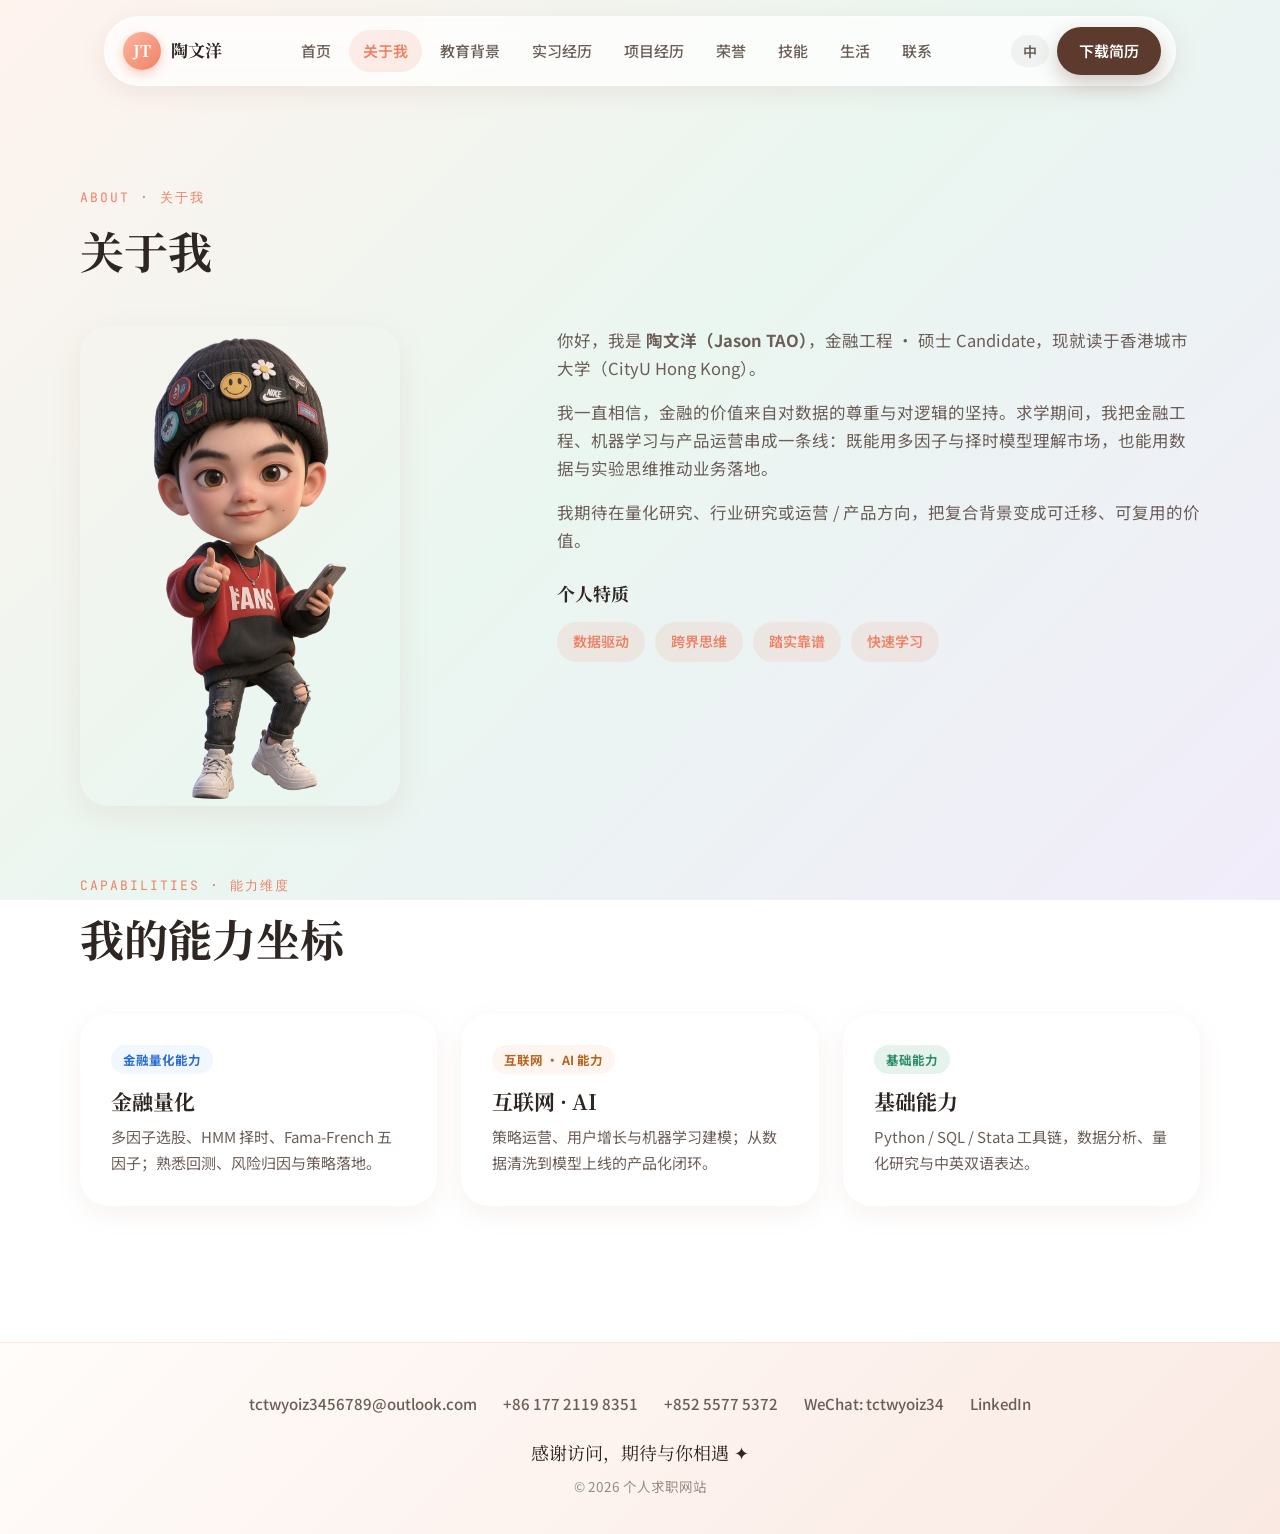
==== about.html @ 31d135bd "Add files via upload" ====
<!DOCTYPE html>
<html lang="zh">
<head>
  <meta charset="UTF-8" />
  <meta name="viewport" content="width=device-width, initial-scale=1.0" />
  <title>关于我 · 陶文洋 | 金融工程 × 数据智能</title>
  <meta name="description" content="陶文洋（Jason TAO），金融工程硕士 Candidate，复合背景与能力维度介绍。" />
  <link rel="icon" href="favicon.svg" type="image/svg+xml" />
  <link rel="preconnect" href="https://fonts.googleapis.com" />
  <link rel="preconnect" href="https://fonts.gstatic.com" crossorigin />
  <link href="https://fonts.googleapis.com/css2?family=Noto+Serif+SC:wght@500;700;900&family=Noto+Sans+SC:wght@400;500;700&family=JetBrains+Mono:wght@500;700&display=swap" rel="stylesheet" />
  <link rel="stylesheet" href="css/style.css" />
</head>
<body>

  <!-- ===== 导航 ===== -->
  <header class="nav">
    <div class="nav-inner">
      <a class="brand" href="index.html">
        <span class="brand-mark">JT</span>
        <span class="brand-name">陶文洋<span class="en">Jason Tao</span></span>
      </a>
      <nav class="nav-links" id="navLinks">
        <a href="index.html" class="nav-link">首页<span class="en">Home</span></a>
        <a href="about.html" class="nav-link active">关于我<span class="en">About</span></a>
        <a href="education.html" class="nav-link">教育背景<span class="en">Education</span></a>
        <a href="experience.html" class="nav-link">实习经历<span class="en">Experience</span></a>
        <a href="projects.html" class="nav-link">项目经历<span class="en">Projects</span></a>
        <a href="honors.html" class="nav-link">荣誉<span class="en">Honors</span></a>
        <a href="skills.html" class="nav-link">技能<span class="en">Skills</span></a>
        <a href="life.html" class="nav-link">生活<span class="en">Life</span></a>
        <a href="contact.html" class="nav-link">联系<span class="en">Contact</span></a>
      </nav>
      <div class="nav-actions">
        <button class="lang-toggle" id="langToggle" aria-pressed="false"><span class="zh">中</span><span class="en">EN</span></button>
        <a class="btn btn-cocoa" href="contact.html">下载简历<span class="en">CV</span></a>
        <button class="nav-burger" id="navBurger" aria-label="菜单">☰</button>
      </div>
    </div>
  </header>

  <main class="container section">
    <div class="section-head">
      <span class="eyebrow">About · 关于我</span>
      <h2 class="section-title">关于我</h2>
    </div>

    <div class="about-grid">
      <div class="about-portrait">
        <img src="assets/avatar/avatar.png" alt="陶文洋形象照" />
      </div>
      <div class="about-bio">
        <p>你好，我是 <strong>陶文洋（Jason TAO）</strong>，金融工程 · 硕士 Candidate，现就读于香港城市大学（CityU Hong Kong）。</p>
        <p>我一直相信，金融的价值来自对数据的尊重与对逻辑的坚持。求学期间，我把金融工程、机器学习与产品运营串成一条线：既能用多因子与择时模型理解市场，也能用数据与实验思维推动业务落地。</p>
        <p>我期待在量化研究、行业研究或运营 / 产品方向，把复合背景变成可迁移、可复用的价值。</p>
        <h3 style="margin-top:28px;font-size:18px;">个人特质</h3>
        <div class="about-traits">
          <span class="trait">数据驱动</span>
          <span class="trait">跨界思维</span>
          <span class="trait">踏实靠谱</span>
          <span class="trait">快速学习</span>
        </div>
      </div>
    </div>

    <!-- 三维能力卡 -->
    <div class="section-head" style="margin-top:64px;">
      <span class="eyebrow">Capabilities · 能力维度</span>
      <h2 class="section-title">我的能力坐标</h2>
    </div>
    <div class="grid-3">
      <div class="card">
        <span class="tag tag-blue">金融量化能力</span>
        <h3>金融量化</h3>
        <p class="muted">多因子选股、HMM 择时、Fama-French 五因子；熟悉回测、风险归因与策略落地。</p>
      </div>
      <div class="card">
        <span class="tag tag-brown">互联网 · AI 能力</span>
        <h3>互联网 · AI</h3>
        <p class="muted">策略运营、用户增长与机器学习建模；从数据清洗到模型上线的产品化闭环。</p>
      </div>
      <div class="card">
        <span class="tag tag-mint">基础能力</span>
        <h3>基础能力</h3>
        <p class="muted">Python / SQL / Stata 工具链，数据分析、量化研究与中英双语表达。</p>
      </div>
    </div>
  </main>

  <!-- ===== 页脚 ===== -->
  <footer class="footer">
    <div class="footer-inner">
      <div class="footer-contact">
        <a href="mailto:tctwyoiz3456789@outlook.com">tctwyoiz3456789@outlook.com</a>
        <a href="tel:+8617721198351">+86 177 2119 8351</a>
        <a href="tel:+85255775372">+852 5577 5372</a>
        <span>WeChat: tctwyoiz34</span>
        <a href="https://www.linkedin.com/in/wenyang-tao-t55775372" target="_blank" rel="noopener">LinkedIn</a>
      </div>
      <p class="footer-sign">感谢访问，期待与你相遇 ✦</p>
      <p class="footer-copy">© 2026 个人求职网站</p>
    </div>
  </footer>

  <script src="js/main.js"></script>
</body>
</html>
---- css/style.css ----
/* =============================================================
   陶文洋 · 个人求职网站 — 共享样式表 (style.css)
   设计语言：轻熟 Z 世代 / 柔和粉彩 (蜜桃 → 薄荷 → 淡紫)
   修改指南：所有可调整的“设计变量”都集中在下方的 :root 里，
   改颜色 / 字体 / 圆角 / 阴影，只需动这一处，全站即时生效。
   ============================================================= */

:root {
  /* ---------- 配色 (Color) ---------- */
  --peach:        #FFD9C9;   /* 蜜桃 */
  --mint:         #D9F0E6;   /* 薄荷 */
  --lavender:     #E6E0F5;   /* 淡紫 */
  --coral:        #EE8266;   /* 主强调色 · 珊瑚 */
  --coral-light:  #FFB59E;   /* 珊瑚浅色 */
  --cocoa:        #5C3A2E;   /* 暖可可 · 主行动按钮 */
  --cocoa-soft:   #7A5246;
  --ink:          #2E2622;   /* 主文字 · 暖近黑 */
  --ink-soft:     #6B5E57;   /* 次要文字 */
  --ink-faint:    #9A8B82;   /* 占位 / 辅助 */
  --white:        #FFFFFF;
  --card-blue:    #F0F7FF;   /* 金融量化能力卡背景 */
  --tag-blue:     #2B6BD6;   /* 金融量化标签 */
  --card-peach:   #FFF5F0;   /* 互联网·AI 能力卡背景 */
  --tag-brown:    #B5651D;   /* 互联网·AI 标签 · 暖棕 */

  /* 背景渐变 (全站柔和粉彩) */
  --bg-gradient: linear-gradient(135deg, #FFF3EE 0%, #EAF6F0 48%, #F1ECFA 100%);
  --footer-gradient: linear-gradient(135deg, #FFFCFA 0%, #FAE9E3 100%);
  --hero-blob:  radial-gradient(circle at 30% 30%, #FFE3D6 0%, #FFD0C0 40%, #E9DBF6 100%);

  /* ---------- 字体 (Typography) ---------- */
  --font-display: "Noto Serif SC", "Songti SC", "SimSun", serif;
  --font-body:    "Noto Sans SC", "Inter", system-ui, -apple-system, "PingFang SC", sans-serif;
  --font-mono:    "JetBrains Mono", "SFMono-Regular", Consolas, monospace;

  /* ---------- 圆角 (Radius) ---------- */
  --r-sm: 12px;
  --r:    20px;
  --r-lg: 28px;
  --r-pill: 999px;

  /* ---------- 阴影 (Shadow) ---------- */
  --sh-soft: 0 10px 30px rgba(180, 130, 110, 0.12);
  --sh-card: 0 8px 24px rgba(180, 130, 110, 0.10);
  --sh-nav:  0 6px 24px rgba(180, 130, 110, 0.14);
  --sh-cocoa: 0 8px 20px rgba(92, 58, 46, 0.28);

  /* ---------- 布局 (Layout) ---------- */
  --maxw: 1120px;
  --gap: 24px;
  --section-y: 96px;
}

/* =============================================================
   Base / Reset
   ============================================================= */
*, *::before, *::after { box-sizing: border-box; }
html { scroll-behavior: smooth; }
body {
  margin: 0;
  font-family: var(--font-body);
  color: var(--ink);
  background: var(--bg-gradient);
  background-attachment: fixed;
  line-height: 1.7;
  -webkit-font-smoothing: antialiased;
  text-rendering: optimizeLegibility;
}
img { max-width: 100%; display: block; }
a { color: inherit; text-decoration: none; }
h1, h2, h3, h4 { font-family: var(--font-display); font-weight: 700; line-height: 1.25; margin: 0; color: var(--ink); }
p { margin: 0; }
button { font-family: inherit; cursor: pointer; border: none; background: none; }

/* 双语切换：默认显示中文，英文隐藏 */
.zh { display: inline; }
.en { display: none; }
html[lang="en"] .zh { display: none; }
html[lang="en"] .en { display: inline; }

.container { max-width: var(--maxw); margin: 0 auto; padding: 0 24px; }

/* =============================================================
   导航 (Navigation) — 毛玻璃胶囊
   ============================================================= */
.nav {
  position: sticky; top: 16px; z-index: 100;
  margin: 16px auto 0; max-width: var(--maxw);
  padding: 0 24px;
}
.nav-inner {
  display: flex; align-items: center; justify-content: space-between;
  gap: 16px;
  background: rgba(255, 255, 255, 0.75);
  backdrop-filter: blur(14px);
  -webkit-backdrop-filter: blur(14px);
  border: 1px solid rgba(255, 255, 255, 0.6);
  border-radius: var(--r-pill);
  box-shadow: var(--sh-nav);
  padding: 10px 14px 10px 18px;
}
.brand { display: flex; align-items: center; gap: 10px; flex-shrink: 0; }
.brand-mark {
  width: 38px; height: 38px; border-radius: 50%;
  display: grid; place-items: center;
  font-family: var(--font-display); font-weight: 700; font-size: 16px; color: #fff;
  background: linear-gradient(135deg, var(--coral-light), var(--coral));
  box-shadow: 0 4px 12px rgba(238, 130, 102, 0.4);
}
.brand-name { font-family: var(--font-display); font-weight: 700; font-size: 17px; }

.nav-links { display: flex; align-items: center; gap: 4px; flex-wrap: wrap; justify-content: center; }
.nav-link {
  position: relative;
  padding: 8px 14px; border-radius: var(--r-pill);
  font-size: 15px; color: var(--ink-soft); font-weight: 500;
  transition: color .2s, background .2s;
  white-space: nowrap;
}
.nav-link:hover { color: var(--ink); background: rgba(238,130,102,0.10); }
.nav-link.active { color: var(--coral); font-weight: 600; background: rgba(238,130,102,0.14); }

.nav-actions { display: flex; align-items: center; gap: 8px; flex-shrink: 0; }
.lang-toggle {
  display: inline-flex; align-items: center; gap: 2px;
  padding: 6px 12px; border-radius: var(--r-pill);
  background: rgba(46,38,34,0.05); color: var(--ink-soft);
  font-weight: 600; font-size: 14px; transition: background .2s, color .2s;
}
.lang-toggle .en { color: var(--ink-faint); }
.lang-toggle[aria-pressed="true"] { background: rgba(238,130,102,0.16); color: var(--coral); }
.lang-toggle[aria-pressed="true"] .zh { color: var(--ink-faint); }
.lang-toggle[aria-pressed="true"] .en { color: var(--coral); }

.btn {
  display: inline-flex; align-items: center; justify-content: center; gap: 8px;
  padding: 11px 22px; border-radius: var(--r-pill);
  font-weight: 600; font-size: 15px; transition: transform .15s, box-shadow .2s, background .2s;
}
.btn:hover { transform: translateY(-2px); }
.btn-cocoa { background: var(--cocoa); color: #fff; box-shadow: var(--sh-cocoa); }
.btn-cocoa:hover { background: var(--cocoa-soft); }
.btn-coral { background: linear-gradient(135deg, var(--coral-light), var(--coral)); color: #fff; box-shadow: 0 8px 20px rgba(238,130,102,0.35); }
.btn-ghost { background: #fff; color: var(--ink); box-shadow: var(--sh-card); border: 1px solid rgba(46,38,34,0.06); }

.nav-burger { display: none; font-size: 22px; color: var(--ink); padding: 4px 10px; }

/* =============================================================
   区块通用 (Section)
   ============================================================= */
.section { padding: var(--section-y) 0; }
.section-head { max-width: 720px; margin-bottom: 48px; }
.eyebrow {
  display: inline-block; font-family: var(--font-mono); font-size: 13px; letter-spacing: 2px;
  color: var(--coral); text-transform: uppercase; margin-bottom: 14px;
}
.section-title { font-size: clamp(30px, 4vw, 44px); }
.section-desc { margin-top: 16px; color: var(--ink-soft); font-size: 17px; }

/* =============================================================
   首页 Hero
   ============================================================= */
.hero { padding: 56px 0 72px; }
.hero-grid {
  display: grid; grid-template-columns: 1.1fr 0.9fr; gap: 48px; align-items: center;
}
.hero-eyebrow {
  display: inline-block; font-family: var(--font-mono); font-size: 14px; letter-spacing: 1.5px;
  color: var(--cocoa); background: rgba(92,58,46,0.08);
  padding: 6px 14px; border-radius: var(--r-pill); margin-bottom: 22px;
}
.hero-title { font-size: clamp(40px, 6vw, 68px); line-height: 1.12; }
.hero-title .accent { color: var(--coral); }
.hero-sub { margin-top: 18px; font-family: var(--font-display); font-size: 22px; color: var(--cocoa); font-weight: 600; }
.hero-intro { margin-top: 18px; font-size: 18px; color: var(--ink-soft); max-width: 520px; }
.hero-cta { margin-top: 32px; display: flex; gap: 14px; flex-wrap: wrap; }

/* Hero 右侧人像 */
.hero-portrait { position: relative; display: grid; place-items: center; min-height: 460px; }
.hero-blob {
  position: absolute; width: 360px; height: 440px; border-radius: 50% 50% 48% 52% / 55% 55% 45% 45%;
  background: var(--hero-blob); box-shadow: var(--sh-soft); filter: blur(0.3px);
}
.hero-photo {
  position: relative; z-index: 2; width: 300px; height: 440px; object-fit: contain;
  filter: drop-shadow(0 18px 32px rgba(120,80,70,0.22));
}
.hero-bubble {
  position: absolute; z-index: 3; background: #fff; border-radius: var(--r-pill);
  padding: 10px 16px; font-size: 14px; font-weight: 600; color: var(--ink);
  box-shadow: var(--sh-card);
}
.hero-bubble.b1 { top: 24px; left: -6px; }
.hero-bubble.b2 { bottom: 40px; right: -10px; background: linear-gradient(135deg, var(--coral-light), var(--coral)); color: #fff; }
.open-sticker {
  position: absolute; z-index: 4; top: -6px; right: 24px;
  background: var(--cocoa); color: #fff; font-weight: 700; font-size: 13px;
  padding: 8px 14px; border-radius: var(--r-pill); transform: rotate(8deg);
  box-shadow: var(--sh-cocoa);
}

/* =============================================================
   信任条 chips (Trust strip)
   ============================================================= */
.trust { display: flex; flex-wrap: wrap; gap: 12px; margin-top: 44px; }
.trust-chip {
  display: inline-flex; align-items: center; gap: 8px;
  background: #fff; border: 1px solid var(--peach);
  color: var(--ink-soft); font-size: 14px; font-weight: 500;
  padding: 9px 16px; border-radius: var(--r-pill); box-shadow: var(--sh-card);
}
.trust-chip .dot { width: 7px; height: 7px; border-radius: 50%; background: var(--coral); }

/* =============================================================
   能力维度 (Pillars) — 双卡
   ============================================================= */
.pillars { display: grid; grid-template-columns: 1fr 1fr; gap: 24px; }
.pillar-card {
  border-radius: var(--r-lg); padding: 34px; box-shadow: var(--sh-card);
  transition: transform .2s, box-shadow .2s;
}
.pillar-card:hover { transform: translateY(-4px); box-shadow: var(--sh-soft); }
.pillar-card.blue { background: var(--card-blue); }
.pillar-card.peach { background: var(--card-peach); }
.pillar-tag {
  display: inline-block; font-size: 13px; font-weight: 700; padding: 5px 14px;
  border-radius: var(--r-pill); margin-bottom: 16px;
}
.pillar-card.blue .pillar-tag { background: rgba(43,107,214,0.12); color: var(--tag-blue); }
.pillar-card.peach .pillar-tag { background: rgba(181,101,29,0.12); color: var(--tag-brown); }
.pillar-card h3 { font-size: 24px; margin-bottom: 12px; }
.pillar-card p { color: var(--ink-soft); font-size: 16px; }

/* 基础能力 chips */
.foundation { margin-top: 24px; }
.chip-row { display: flex; flex-wrap: wrap; gap: 12px; margin-top: 22px; }
.chip {
  background: #fff; border-radius: var(--r-pill); padding: 10px 18px;
  font-size: 15px; font-weight: 500; color: var(--ink-soft);
  box-shadow: var(--sh-card); border: 1px solid rgba(255,255,255,0.7);
}

/* =============================================================
   通用卡片网格
   ============================================================= */
.grid-2 { display: grid; grid-template-columns: 1fr 1fr; gap: 24px; }
.grid-3 { display: grid; grid-template-columns: repeat(3, 1fr); gap: 24px; }
.card {
  background: #fff; border-radius: var(--r-lg); padding: 30px;
  box-shadow: var(--sh-card); border: 1px solid rgba(255,255,255,0.7);
  transition: transform .2s, box-shadow .2s;
}
.card:hover { transform: translateY(-4px); box-shadow: var(--sh-soft); }
.card h3 { font-size: 21px; margin-bottom: 10px; }
.card .muted { color: var(--ink-soft); font-size: 15px; }
.tag {
  display: inline-block; font-size: 12.5px; font-weight: 700; padding: 4px 12px;
  border-radius: var(--r-pill); margin-bottom: 14px;
}
.tag-blue { background: var(--card-blue); color: var(--tag-blue); }
.tag-brown { background: var(--card-peach); color: var(--tag-brown); }
.tag-coral { background: rgba(238,130,102,0.14); color: var(--coral); }
.tag-mint { background: rgba(80,170,130,0.14); color: #2E8B6B; }

/* =============================================================
   教育 / 实习 时间线卡
   ============================================================= */
.timeline-card {
  display: grid; grid-template-columns: 48px 1fr; gap: 24px;
  background: #fff; border-radius: var(--r-lg); padding: 32px;
  box-shadow: var(--sh-card); border: 1px solid rgba(255,255,255,0.7);
}
.rail { position: relative; display: flex; flex-direction: column; align-items: center; }
.rail .dot { width: 16px; height: 16px; border-radius: 50%; background: var(--coral); box-shadow: 0 0 0 5px rgba(238,130,102,0.18); margin-top: 6px; }
.rail .line { flex: 1; width: 2px; background: linear-gradient(var(--coral-light), var(--lavender)); margin-top: 8px; }
.tc-body .tc-meta { display: flex; flex-wrap: wrap; align-items: baseline; gap: 10px 14px; }
.tc-body h3 { font-size: 22px; }
.tc-date { font-family: var(--font-mono); font-size: 14px; color: var(--coral); font-weight: 600; }
.tc-org { color: var(--ink-soft); font-weight: 600; }
.tc-role { font-size: 15px; color: var(--ink-soft); }
.tc-list { margin: 16px 0 0; padding-left: 0; list-style: none; }
.tc-list li {
  position: relative; padding-left: 22px; margin-bottom: 10px;
  color: var(--ink-soft); font-size: 15.5px;
}
.tc-list li::before { content: ""; position: absolute; left: 4px; top: 11px; width: 7px; height: 7px; border-radius: 50%; background: var(--coral-light); }
.stack { display: flex; flex-wrap: wrap; gap: 8px; margin-top: 16px; }
.stack span { font-family: var(--font-mono); font-size: 12.5px; background: rgba(46,38,34,0.05); color: var(--ink-soft); padding: 4px 10px; border-radius: var(--r-pill); }

/* =============================================================
   项目 (Projects) — 筛选 + 卡片
   ============================================================= */
.filters { display: flex; flex-wrap: wrap; gap: 10px; margin-bottom: 36px; }
.filter-tab {
  padding: 10px 20px; border-radius: var(--r-pill); font-weight: 600; font-size: 15px;
  background: #fff; color: var(--ink-soft); box-shadow: var(--sh-card); transition: all .2s;
}
.filter-tab:hover { color: var(--ink); }
.filter-tab.active { background: linear-gradient(135deg, var(--coral-light), var(--coral)); color: #fff; box-shadow: 0 8px 20px rgba(238,130,102,0.3); }

.project-card {
  background: #fff; border-radius: var(--r-lg); padding: 30px;
  box-shadow: var(--sh-card); border: 1px solid rgba(255,255,255,0.7);
  display: flex; flex-direction: column; gap: 14px; transition: transform .2s, box-shadow .2s;
}
.project-card:hover { transform: translateY(-4px); box-shadow: var(--sh-soft); }
.project-card h3 { font-size: 20px; }
.project-card .desc { color: var(--ink-soft); font-size: 15px; }
.metrics { display: flex; flex-wrap: wrap; gap: 16px; margin-top: 4px; }
.metric .num { font-family: var(--font-mono); font-size: 22px; font-weight: 700; color: var(--coral); }
.metric .lbl { font-size: 12.5px; color: var(--ink-faint); }
.project-card.hidden { display: none; }

/* =============================================================
   技能 2x2
   ============================================================= */
.skill-grid { display: grid; grid-template-columns: 1fr 1fr; gap: 24px; }
.skill-card { background: #fff; border-radius: var(--r-lg); padding: 32px; box-shadow: var(--sh-card); border: 1px solid rgba(255,255,255,0.7); }
.skill-card h3 { font-size: 20px; margin-bottom: 6px; }
.skill-card .sub { color: var(--ink-faint); font-size: 13px; margin-bottom: 18px; }
.skill-item { display: flex; align-items: center; justify-content: space-between; padding: 11px 0; border-bottom: 1px dashed rgba(46,38,34,0.08); }
.skill-item:last-child { border-bottom: none; }
.skill-item .name { font-weight: 500; }
.skill-item .lvl { font-size: 12.5px; color: var(--coral); font-weight: 600; }

/* =============================================================
   荣誉 卡片
   ============================================================= */
.honor-card {
  background: #fff; border-radius: var(--r); padding: 26px; box-shadow: var(--sh-card);
  border: 1px solid rgba(255,255,255,0.7); display: flex; gap: 16px; align-items: flex-start;
  transition: transform .2s, box-shadow .2s;
}
.honor-card:hover { transform: translateY(-3px); box-shadow: var(--sh-soft); }
.honor-ico { flex-shrink: 0; width: 44px; height: 44px; border-radius: 14px; display: grid; place-items: center; background: linear-gradient(135deg, var(--coral-light), var(--coral)); color: #fff; font-size: 20px; }
.honor-card h3 { font-size: 17px; margin-bottom: 4px; }
.honor-card .muted { color: var(--ink-faint); font-size: 13.5px; }

/* =============================================================
   联系 (Contact) 2x2
   ============================================================= */
.contact-grid { display: grid; grid-template-columns: 1fr 1fr; gap: 24px; }
.contact-card {
  background: #fff; border-radius: var(--r-lg); padding: 30px; box-shadow: var(--sh-card);
  border: 1px solid rgba(255,255,255,0.7); display: flex; gap: 18px; align-items: center;
}
.contact-ico { flex-shrink: 0; width: 52px; height: 52px; border-radius: 16px; display: grid; place-items: center; background: var(--card-blue); font-size: 22px; }
.contact-card h3 { font-size: 16px; color: var(--ink-faint); font-family: var(--font-body); font-weight: 600; }
.contact-card a, .contact-card .val { font-size: 18px; font-weight: 600; color: var(--ink); word-break: break-all; }
.cta-band {
  margin-top: 40px; text-align: center; background: linear-gradient(135deg, var(--coral-light), var(--coral));
  border-radius: var(--r-lg); padding: 40px; color: #fff; box-shadow: 0 14px 34px rgba(238,130,102,0.32);
}
.cta-band h3 { color: #fff; font-size: 26px; margin-bottom: 8px; }
.cta-band p { opacity: .92; margin-bottom: 22px; }

/* =============================================================
   关于我 (About)
   ============================================================= */
.about-grid { display: grid; grid-template-columns: 0.8fr 1.2fr; gap: 48px; align-items: start; }
.about-portrait { position: relative; }
.about-portrait img { width: 100%; max-width: 320px; border-radius: var(--r-lg); box-shadow: var(--sh-soft); }
.about-bio p { color: var(--ink-soft); font-size: 16.5px; margin-bottom: 16px; }
.about-traits { display: flex; flex-wrap: wrap; gap: 10px; margin-top: 18px; }
.trait { background: rgba(238,130,102,0.12); color: var(--coral); font-weight: 600; font-size: 14px; padding: 8px 16px; border-radius: var(--r-pill); }

/* =============================================================
   生活 (Life)
   ============================================================= */
.hobby-grid { display: grid; grid-template-columns: repeat(4, 1fr); gap: 20px; }
.hobby-card {
  background: #fff; border-radius: var(--r-lg); padding: 22px; text-align: center;
  box-shadow: var(--sh-card); border: 1px solid rgba(255,255,255,0.7); transition: transform .2s;
}
.hobby-card:hover { transform: translateY(-4px); }
.hobby-card img { width: 100%; height: 180px; object-fit: contain; margin-bottom: 12px; }
.hobby-card h4 { font-family: var(--font-body); font-weight: 700; font-size: 16px; }

/* 旅游横向滚动图集 */
.gallery-scroll {
  display: flex; gap: 18px; overflow-x: auto; padding: 6px 2px 18px;
  scroll-snap-type: x mandatory; -webkit-overflow-scrolling: touch;
}
.gallery-scroll::-webkit-scrollbar { height: 8px; }
.gallery-scroll::-webkit-scrollbar-thumb { background: var(--coral-light); border-radius: 99px; }
.gallery-scroll img { width: 380px; height: 250px; object-fit: cover; border-radius: var(--r); scroll-snap-align: start; box-shadow: var(--sh-card); flex-shrink: 0; }

/* 创作时间线 */
.creation-grid { display: grid; grid-template-columns: repeat(2, 1fr); gap: 24px; }
.creation-card { background: #fff; border-radius: var(--r); padding: 18px; box-shadow: var(--sh-card); border: 1px solid rgba(255,255,255,0.7); }
.creation-card img { width: 100%; border-radius: var(--r-sm); margin-bottom: 12px; }
.creation-card .date { font-family: var(--font-mono); font-size: 13px; color: var(--coral); font-weight: 600; }
.creation-card h4 { font-family: var(--font-body); font-size: 16px; margin-top: 4px; }

/* =============================================================
   页脚 (Footer) — 浅暖渐变，无品牌块
   ============================================================= */
.footer { margin-top: 40px; background: var(--footer-gradient); border-top: 1px solid rgba(238,130,102,0.12); }
.footer-inner { max-width: var(--maxw); margin: 0 auto; padding: 48px 24px 36px; text-align: center; }
.footer-contact { display: flex; flex-wrap: wrap; justify-content: center; gap: 12px 26px; margin-bottom: 20px; }
.footer-contact a, .footer-contact span { color: var(--ink-soft); font-size: 15px; font-weight: 500; }
.footer-contact a:hover { color: var(--coral); }
.footer-sign { font-family: var(--font-display); font-size: 18px; color: var(--ink); margin-bottom: 8px; }
.footer-copy { color: var(--ink-faint); font-size: 13.5px; }

/* =============================================================
   响应式 (Responsive)
   ============================================================= */
@media (max-width: 920px) {
  .hero-grid { grid-template-columns: 1fr; }
  .hero-portrait { min-height: 380px; order: -1; }
  .pillars, .grid-2, .skill-grid, .contact-grid, .creation-grid { grid-template-columns: 1fr; }
  .hobby-grid { grid-template-columns: repeat(2, 1fr); }
  .grid-3 { grid-template-columns: 1fr; }
  .nav-links {
    position: absolute; top: 64px; left: 0; right: 0;
    flex-direction: column; align-items: stretch; gap: 4px;
    background: rgba(255,255,255,0.96); backdrop-filter: blur(14px);
    border-radius: var(--r); padding: 14px; box-shadow: var(--sh-nav);
    display: none;
  }
  .nav-links.open { display: flex; }
  .nav-burger { display: inline-block; }
  .nav { position: static; }
  .nav-inner { position: relative; }
}
@media (max-width: 560px) {
  .hobby-grid { grid-template-columns: 1fr 1fr; }
  .section { padding: 64px 0; }
  .hero-title { font-size: 40px; }
}
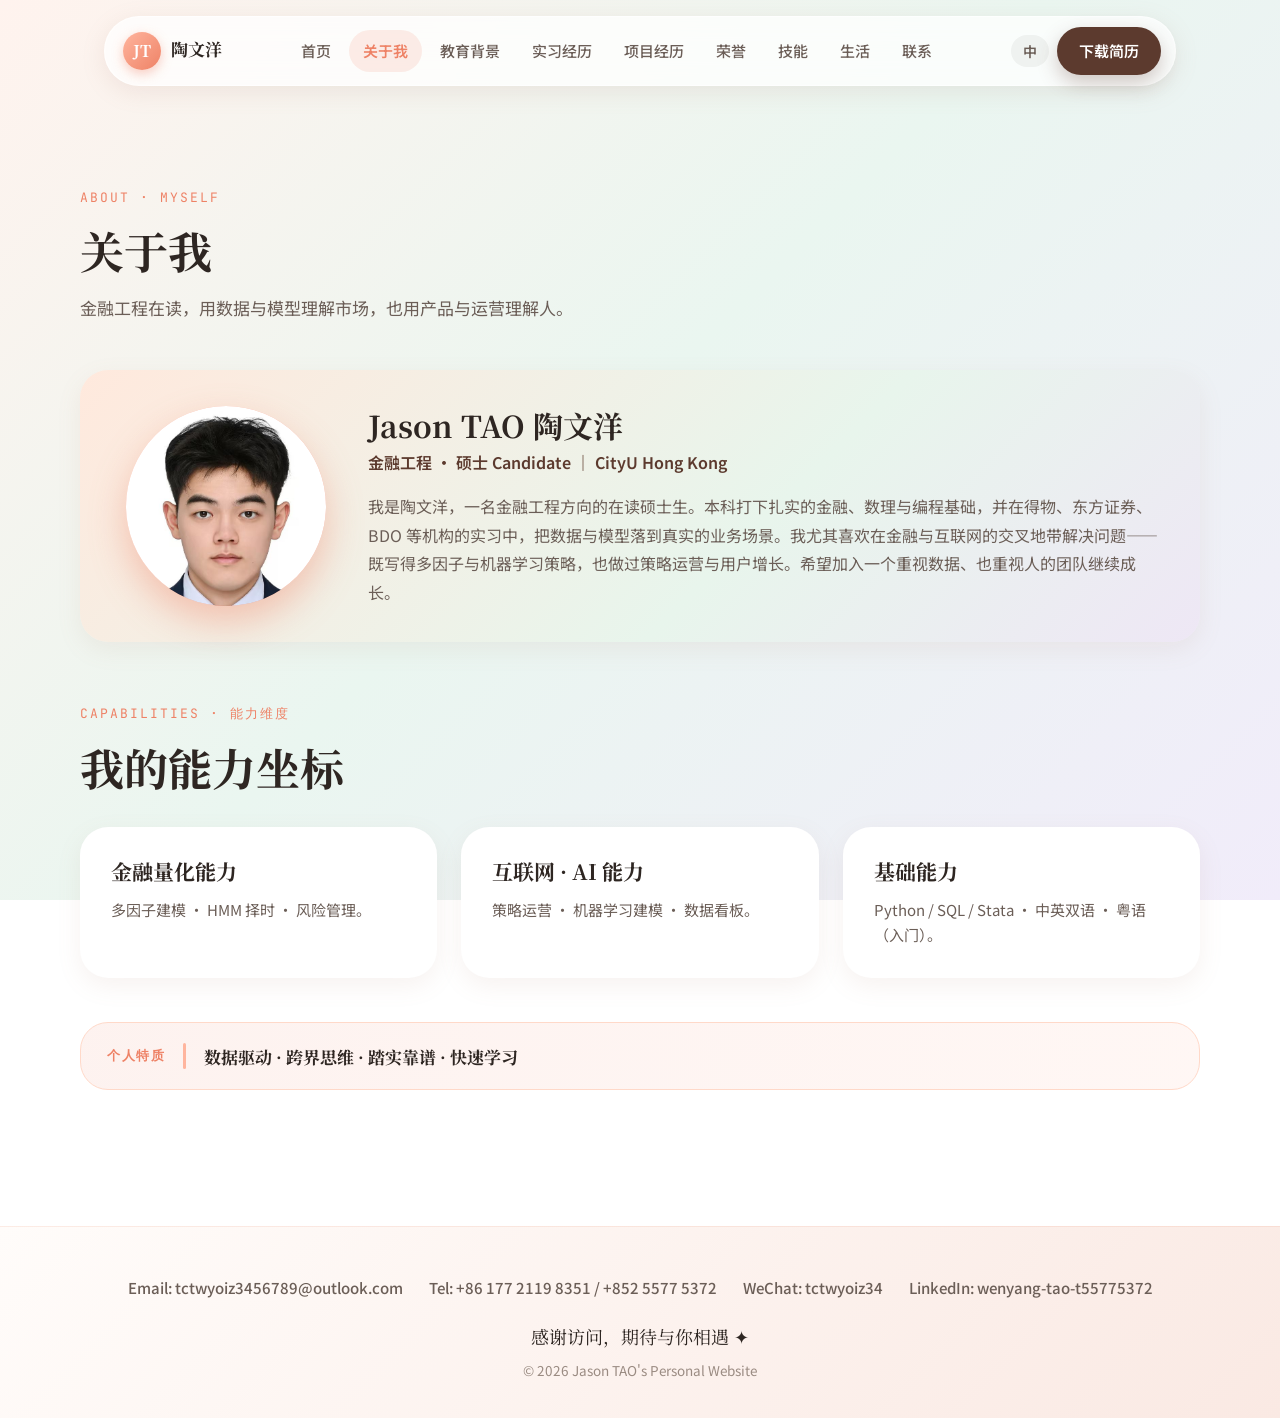
==== commit 20edce31: "Add files via upload" ====
--- a/about.html
+++ b/about.html
@@ -41,49 +41,49 @@
 
   <main class="container section">
     <div class="section-head">
-      <span class="eyebrow">About · 关于我</span>
+      <span class="eyebrow">ABOUT · MYSELF</span>
       <h2 class="section-title">关于我</h2>
+      <p class="section-desc">金融工程在读，用数据与模型理解市场，也用产品与运营理解人。</p>
     </div>
 
-    <div class="about-grid">
-      <div class="about-portrait">
-        <img src="assets/avatar/avatar.png" alt="陶文洋形象照" />
-      </div>
-      <div class="about-bio">
-        <p>你好，我是 <strong>陶文洋（Jason TAO）</strong>，金融工程 · 硕士 Candidate，现就读于香港城市大学（CityU Hong Kong）。</p>
-        <p>我一直相信，金融的价值来自对数据的尊重与对逻辑的坚持。求学期间，我把金融工程、机器学习与产品运营串成一条线：既能用多因子与择时模型理解市场，也能用数据与实验思维推动业务落地。</p>
-        <p>我期待在量化研究、行业研究或运营 / 产品方向，把复合背景变成可迁移、可复用的价值。</p>
-        <h3 style="margin-top:28px;font-size:18px;">个人特质</h3>
-        <div class="about-traits">
-          <span class="trait">数据驱动</span>
-          <span class="trait">跨界思维</span>
-          <span class="trait">踏实靠谱</span>
-          <span class="trait">快速学习</span>
-        </div>
+    <!-- Bio 卡片 -->
+    <div class="bio-card">
+      <div class="bio-avatar" aria-hidden="true"><img src="assets/avatar/idphoto.jpg" alt="Jason TAO 证件照" /></div>
+      <div class="bio-head">
+        <div class="bio-name">Jason TAO 陶文洋</div>
+        <div class="bio-sub">金融工程 · 硕士 Candidate ｜ CityU Hong Kong</div>
+        <p class="bio-text">
+          我是陶文洋，一名金融工程方向的在读硕士生。本科打下扎实的金融、数理与编程基础，并在得物、东方证券、BDO 等机构的实习中，把数据与模型落到真实的业务场景。我尤其喜欢在金融与互联网的交叉地带解决问题——既写得多因子与机器学习策略，也做过策略运营与用户增长。希望加入一个重视数据、也重视人的团队继续成长。
+        </p>
       </div>
     </div>
 
-    <!-- 三维能力卡 -->
-    <div class="section-head" style="margin-top:64px;">
-      <span class="eyebrow">Capabilities · 能力维度</span>
+    <!-- 能力维度 -->
+    <div class="section-head" style="margin-bottom:32px;">
+      <span class="eyebrow">CAPABILITIES · 能力维度</span>
       <h2 class="section-title">我的能力坐标</h2>
     </div>
+
     <div class="grid-3">
-      <div class="card">
-        <span class="tag tag-blue">金融量化能力</span>
-        <h3>金融量化</h3>
-        <p class="muted">多因子选股、HMM 择时、Fama-French 五因子；熟悉回测、风险归因与策略落地。</p>
+      <div class="cap-card blue">
+        <h3>金融量化能力</h3>
+        <p class="desc">多因子建模 · HMM 择时 · 风险管理。</p>
       </div>
-      <div class="card">
-        <span class="tag tag-brown">互联网 · AI 能力</span>
-        <h3>互联网 · AI</h3>
-        <p class="muted">策略运营、用户增长与机器学习建模；从数据清洗到模型上线的产品化闭环。</p>
+      <div class="cap-card peach">
+        <h3>互联网 · AI 能力</h3>
+        <p class="desc">策略运营 · 机器学习建模 · 数据看板。</p>
       </div>
-      <div class="card">
-        <span class="tag tag-mint">基础能力</span>
+      <div class="cap-card mint">
         <h3>基础能力</h3>
-        <p class="muted">Python / SQL / Stata 工具链，数据分析、量化研究与中英双语表达。</p>
+        <p class="desc">Python / SQL / Stata · 中英双语 · 粤语（入门）。</p>
       </div>
+    </div>
+
+    <!-- 个人特质 -->
+    <div class="traits-line">
+      <span class="traits-label">个人特质</span>
+      <span class="traits-divider"></span>
+      <span class="traits-text">数据驱动 · 跨界思维 · 踏实靠谱 · 快速学习</span>
     </div>
   </main>
 
@@ -91,14 +91,13 @@
   <footer class="footer">
     <div class="footer-inner">
       <div class="footer-contact">
-        <a href="mailto:tctwyoiz3456789@outlook.com">tctwyoiz3456789@outlook.com</a>
-        <a href="tel:+8617721198351">+86 177 2119 8351</a>
-        <a href="tel:+85255775372">+852 5577 5372</a>
+        <span>Email: <a href="mailto:tctwyoiz3456789@outlook.com">tctwyoiz3456789@outlook.com</a></span>
+        <span>Tel: +86 177 2119 8351 / +852 5577 5372</span>
         <span>WeChat: tctwyoiz34</span>
-        <a href="https://www.linkedin.com/in/wenyang-tao-t55775372" target="_blank" rel="noopener">LinkedIn</a>
+        <span>LinkedIn: <a href="https://www.linkedin.com/in/wenyang-tao-t55775372" target="_blank" rel="noopener">wenyang-tao-t55775372</a></span>
       </div>
       <p class="footer-sign">感谢访问，期待与你相遇 ✦</p>
-      <p class="footer-copy">© 2026 个人求职网站</p>
+      <p class="footer-copy">© 2026 Jason TAO's Personal Website</p>
     </div>
   </footer>
 
--- a/css/style.css
+++ b/css/style.css
@@ -106,8 +106,31 @@
   font-family: var(--font-display); font-weight: 700; font-size: 16px; color: #fff;
   background: linear-gradient(135deg, var(--coral-light), var(--coral));
   box-shadow: 0 4px 12px rgba(238, 130, 102, 0.4);
-}
-.brand-name { font-family: var(--font-display); font-weight: 700; font-size: 17px; }
+  transition: transform .35s cubic-bezier(.34,1.56,.64,1), box-shadow .35s;
+  will-change: transform;
+  animation: brandBreath 3.6s ease-in-out infinite;
+}
+.brand-name {
+  position: relative; font-family: var(--font-display); font-weight: 700; font-size: 17px;
+  color: var(--ink); transition: color .25s; padding-bottom: 2px;
+}
+.brand-name::after {
+  content: ""; position: absolute; left: 0; bottom: 0; height: 2px; width: 0;
+  background: linear-gradient(90deg, var(--coral), var(--coral-light));
+  border-radius: 2px; transition: width .3s cubic-bezier(.34,1.56,.64,1);
+}
+/* — logo 交互特效：JT 圈 hover 微旋+放大+发光并暂停呼吸；陶文洋 hover 变珊瑚色+下划线扫入 — */
+.brand:hover .brand-mark {
+  transform: rotate(-10deg) scale(1.1);
+  box-shadow: 0 6px 20px rgba(238, 130, 102, 0.5);
+  animation-play-state: paused;
+}
+.brand:hover .brand-name { color: var(--coral); }
+.brand:hover .brand-name::after { width: 100%; }
+@keyframes brandBreath {
+  0%, 100% { filter: drop-shadow(0 4px 8px rgba(238,130,102,0.35)); }
+  50%      { filter: drop-shadow(0 6px 16px rgba(238,130,102,0.6)); }
+}
 
 .nav-links { display: flex; align-items: center; gap: 4px; flex-wrap: wrap; justify-content: center; }
 .nav-link {
@@ -193,11 +216,32 @@
 .hero-bubble.b1 { top: 24px; left: -6px; }
 .hero-bubble.b2 { bottom: 40px; right: -10px; background: linear-gradient(135deg, var(--coral-light), var(--coral)); color: #fff; }
 .open-sticker {
-  position: absolute; z-index: 4; top: -6px; right: 24px;
+  position: absolute; z-index: 4; left: -12px; bottom: 36px;
   background: var(--cocoa); color: #fff; font-weight: 700; font-size: 13px;
-  padding: 8px 14px; border-radius: var(--r-pill); transform: rotate(8deg);
+  padding: 8px 14px; border-radius: var(--r-pill); transform: rotate(-6deg);
   box-shadow: var(--sh-cocoa);
 }
+
+/* ---------- 首页常驻浮块（OPEN TO WORK / 量化研究 / 数据驱动）：长期显示 + 浮动特效 ---------- */
+.hero-portrait .float-chip {
+  will-change: transform;
+}
+@keyframes chipFloat {
+  0%, 100% { transform: translateY(0); }
+  50%      { transform: translateY(-12px); }
+}
+/* OPEN TO WORK 贴纸带 -6° 倾角，浮动时保留该倾角 */
+@keyframes stickerFloat {
+  0%, 100% { transform: translateY(0) rotate(-6deg); }
+  50%      { transform: translateY(-10px) rotate(-3deg); }
+}
+.hero-portrait .float-chip.f1 { animation: chipFloat 4s ease-in-out infinite; animation-delay: 0s; }
+.hero-portrait .float-chip.f2 { animation: chipFloat 4s ease-in-out infinite; animation-delay: .9s; }
+.hero-portrait .float-chip.f3 { animation: stickerFloat 4.5s ease-in-out infinite; animation-delay: 1.8s; }
+/* 常驻浮块有柔和呼吸投影，增强立体感 */
+.hero-portrait .float-chip { text-shadow: none; }
+.hero-portrait .float-chip.f1, .hero-portrait .float-chip.f2 { background: #fff; }
+.hero-portrait .float-chip.f2 { background: linear-gradient(135deg, var(--coral-light), var(--coral)); color: #fff; }
 
 /* =============================================================
    信任条 chips (Trust strip)
@@ -307,8 +351,12 @@
 .project-card h3 { font-size: 20px; }
 .project-card .desc { color: var(--ink-soft); font-size: 15px; }
 .metrics { display: flex; flex-wrap: wrap; gap: 16px; margin-top: 4px; }
+.metric {
+  display: flex; flex-direction: column; align-items: center; text-align: center;
+  min-width: 76px;
+}
 .metric .num { font-family: var(--font-mono); font-size: 22px; font-weight: 700; color: var(--coral); }
-.metric .lbl { font-size: 12.5px; color: var(--ink-faint); }
+.metric .lbl { font-size: 12.5px; color: var(--ink-faint); margin-top: 2px; }
 .project-card.hidden { display: none; }
 
 /* =============================================================
@@ -363,6 +411,24 @@
 .about-bio p { color: var(--ink-soft); font-size: 16.5px; margin-bottom: 16px; }
 .about-traits { display: flex; flex-wrap: wrap; gap: 10px; margin-top: 18px; }
 .trait { background: rgba(238,130,102,0.12); color: var(--coral); font-weight: 600; font-size: 14px; padding: 8px 16px; border-radius: var(--r-pill); }
+/* 个人特质（单行）：对齐 Ardot 定稿「个人特质：数据驱动 · 跨界思维 · 踏实靠谱 · 快速学习」 */
+.traits-line {
+  display: flex; align-items: center; flex-wrap: wrap; gap: 18px;
+  margin-top: 44px; padding: 20px 26px;
+  background: linear-gradient(100deg, rgba(238,130,102,0.10), rgba(255,198,180,0.14));
+  border: 1px solid var(--peach); border-radius: var(--r-lg);
+}
+.traits-line .traits-label {
+  font-family: var(--font-mono); font-weight: 700; font-size: 13px;
+  letter-spacing: 1.5px; color: var(--coral); text-transform: uppercase; white-space: nowrap;
+}
+.traits-line .traits-divider {
+  width: 3px; height: 26px; background: var(--coral-light); border-radius: 2px; flex-shrink: 0;
+}
+.traits-line .traits-text {
+  font-family: var(--font-display); font-weight: 700; font-size: 17px;
+  color: var(--ink); line-height: 1.5;
+}
 
 /* =============================================================
    生活 (Life)
@@ -402,6 +468,293 @@
 .footer-contact a:hover { color: var(--coral); }
 .footer-sign { font-family: var(--font-display); font-size: 18px; color: var(--ink); margin-bottom: 8px; }
 .footer-copy { color: var(--ink-faint); font-size: 13.5px; }
+
+/* =============================================================
+   Ardot 终版统一补充样式
+   - 教育横排双列卡 .edu-row
+   - 实习卡（双标签 + 分割线 + 要点） .exp-card
+   - About bio 卡 .bio-card + 能力卡 .cap-card
+   - 生活页 milestone 图文块 .milestone-block + 数据卡 .data-card
+   ============================================================= */
+
+/* ----- 教育：横排双列 ----- */
+.edu-row {
+  display: grid;
+  grid-template-columns: 1fr 280px;
+  gap: 32px;
+  background: #fff;
+  border-radius: var(--r-lg);
+  padding: 32px 36px;
+  box-shadow: var(--sh-card);
+  border: 1px solid rgba(255,255,255,0.7);
+}
+.edu-row .col-main { min-width: 0; }
+.edu-row .col-main h3 { font-size: 22px; margin-bottom: 4px; }
+.edu-row .col-main .date {
+  font-family: var(--font-mono); font-size: 13.5px;
+  color: var(--coral); font-weight: 700; margin-bottom: 12px;
+}
+.edu-row .col-main .org {
+  color: var(--cocoa); font-weight: 600; font-size: 16px; margin-bottom: 14px;
+}
+.edu-row .col-main ul { list-style: none; padding-left: 0; margin: 0; }
+.edu-row .col-main ul li {
+  position: relative; padding-left: 22px; color: var(--ink-soft);
+  font-size: 15px; margin-bottom: 8px; line-height: 1.65;
+}
+.edu-row .col-main ul li::before {
+  content: ""; position: absolute; left: 4px; top: 9px;
+  width: 7px; height: 7px; border-radius: 50%; background: var(--coral-light);
+}
+.edu-row .col-meta {
+  display: flex; flex-direction: column; gap: 10px;
+  align-items: flex-end; justify-content: flex-start;
+}
+.edu-row .col-meta .pill {
+  font-size: 13.5px; font-weight: 700; padding: 9px 18px;
+  border-radius: var(--r-pill); background: var(--card-blue); color: var(--tag-blue);
+  white-space: nowrap;
+}
+.edu-row .col-meta .pill.peach { background: var(--card-peach); color: var(--tag-brown); }
+.edu-row .col-meta .pill.mint  { background: rgba(80,170,130,0.14); color: #2E8B6B; }
+
+/* ----- 实习卡：双标签 + 分割线 + 要点 ----- */
+.exp-card {
+  background: #fff; border-radius: var(--r-lg); padding: 30px 34px;
+  box-shadow: var(--sh-card); border: 1px solid rgba(255,255,255,0.7);
+  margin-bottom: 24px;
+}
+.exp-card .head {
+  display: flex; flex-wrap: wrap; align-items: baseline;
+  justify-content: space-between; gap: 8px 16px;
+}
+.exp-card .head h3 { font-size: 22px; }
+.exp-card .head .date {
+  font-family: var(--font-mono); font-size: 14px;
+  color: var(--coral); font-weight: 700;
+}
+.exp-card .tags { display: flex; flex-wrap: wrap; gap: 8px; margin: 10px 0 14px; }
+.exp-card .tags .tag { margin-bottom: 0; }
+.exp-card .divider {
+  height: 1px; margin: 6px 0 18px;
+  background: linear-gradient(to right, var(--coral-light) 0%, var(--lavender) 100%);
+  opacity: 0.55;
+}
+.exp-card ul { list-style: none; padding-left: 0; margin: 0; }
+.exp-card ul li {
+  position: relative; padding-left: 22px; color: var(--ink-soft);
+  font-size: 15.5px; margin-bottom: 10px; line-height: 1.7;
+}
+.exp-card ul li::before {
+  content: ""; position: absolute; left: 4px; top: 11px;
+  width: 7px; height: 7px; border-radius: 50%; background: var(--coral-light);
+}
+
+/* ----- About：bio-card + cap-card ----- */
+.bio-card {
+  background: linear-gradient(135deg, #FFE9DD 0%, #E8F5EC 60%, #EEE7F5 100%);
+  border-radius: var(--r-lg); padding: 36px;
+  box-shadow: var(--sh-card);
+  display: grid; grid-template-columns: 220px 1fr; gap: 32px; align-items: center;
+  margin-bottom: 56px;
+}
+.bio-card .bio-avatar {
+  width: 200px; height: 200px; border-radius: 50%;
+  background: linear-gradient(135deg, var(--coral-light), var(--coral));
+  display: grid; place-items: center; color: #fff;
+  font-family: var(--font-display); font-weight: 700; font-size: 64px;
+  box-shadow: 0 16px 36px rgba(238,130,102,0.42);
+  margin: 0 auto;
+  overflow: hidden;
+}
+.bio-card .bio-avatar img { width: 100%; height: 100%; object-fit: cover; display: block; }
+.bio-card .bio-head .bio-name {
+  font-family: var(--font-display); font-weight: 700; font-size: 30px; line-height: 1.2;
+}
+.bio-card .bio-head .bio-sub {
+  color: var(--cocoa); font-weight: 600; margin: 6px 0 16px;
+  font-family: var(--font-body);
+}
+.bio-card .bio-text {
+  color: var(--ink-soft); font-size: 16px; line-height: 1.78;
+  margin: 0;
+}
+
+.cap-card {
+  background: #fff; border-radius: var(--r-lg); padding: 30px;
+  box-shadow: var(--sh-card); border: 1px solid rgba(255,255,255,0.7);
+  display: flex; flex-direction: column; gap: 14px;
+  transition: transform .2s, box-shadow .2s;
+}
+.cap-card:hover { transform: translateY(-4px); box-shadow: var(--sh-soft); }
+.cap-card .cap-tag {
+  align-self: flex-start;
+  display: inline-block; font-size: 13px; font-weight: 700;
+  padding: 5px 14px; border-radius: var(--r-pill);
+}
+.cap-card.blue  .cap-tag { background: rgba(43,107,214,0.12); color: var(--tag-blue); }
+.cap-card.peach .cap-tag { background: rgba(181,101,29,0.12); color: var(--tag-brown); }
+.cap-card.mint  .cap-tag { background: rgba(80,170,130,0.16); color: #2E8B6B; }
+.cap-card h3 { font-size: 21px; }
+.cap-card .desc { color: var(--ink-soft); font-size: 15px; line-height: 1.65; }
+
+/* ----- 生活页 hobby 描述 ----- */
+.hobby-card .hobby-title {
+  font-family: var(--font-body); font-weight: 700; font-size: 17px; margin-bottom: 6px;
+}
+.hobby-card .hobby-desc {
+  color: var(--ink-soft); font-size: 13.5px; line-height: 1.55; padding: 0 6px;
+}
+
+/* ----- 生活页：milestone 图文块（左右交替） ----- */
+.milestone-list { display: flex; flex-direction: column; gap: 18px; }
+.milestone-block {
+  background: #fff; border-radius: var(--r-lg); padding: 22px;
+  box-shadow: var(--sh-card); border: 1px solid rgba(255,255,255,0.7);
+  display: grid; grid-template-columns: 1fr 280px; gap: 24px; align-items: center;
+}
+.milestone-block.left-image { grid-template-columns: 280px 1fr; }
+.milestone-block.left-image .ms-img { order: 0; }
+.milestone-block.left-image .ms-text { order: 1; }
+.milestone-block .ms-text .ms-date {
+  font-family: var(--font-mono); font-size: 13px;
+  color: var(--coral); font-weight: 700; margin-bottom: 6px;
+  white-space: pre-line;
+}
+.milestone-block .ms-text .ms-title {
+  font-family: var(--font-display); font-weight: 700; font-size: 18px;
+  margin-bottom: 8px; color: var(--ink);
+}
+.milestone-block .ms-text .ms-desc {
+  color: var(--ink-soft); font-size: 14.5px; line-height: 1.7; margin-bottom: 10px;
+}
+.milestone-block .ms-text .ms-metrics {
+  display: inline-block; font-family: var(--font-mono); font-size: 12px;
+  color: var(--cocoa); background: rgba(92,58,46,0.07);
+  padding: 5px 12px; border-radius: var(--r-pill);
+}
+.milestone-block .ms-img {
+  aspect-ratio: 4 / 3; overflow: hidden; border-radius: var(--r);
+  background: var(--peach);
+}
+.milestone-block .ms-img img {
+  width: 100%; height: 100%; object-fit: cover; display: block;
+}
+
+/* ----- 生活页：成绩单 data card ----- */
+.data-grid { display: grid; grid-template-columns: repeat(3, 1fr); gap: 16px; }
+.data-card {
+  border-radius: var(--r); overflow: hidden;
+  box-shadow: var(--sh-card); background: #fff;
+  aspect-ratio: 4 / 3;
+}
+.data-card img { width: 100%; height: 100%; object-fit: cover; display: block; }
+
+/* ----- Ardot 风格统一栏目标题 ----- */
+.section-head .eyebrow-coral { /* 保留备选，与 .eyebrow 同效 */ }
+
+/* =============================================================
+   交互增强 (Micro-interactions)
+   — 角色动态感（漂浮 / 打招呼 / 鼠标跟随）· 气泡悬浮 · 按压反馈 · 点击涟漪
+   说明：纯 CSS + main.js，无需改结构即可生效；要调强度改下面的数值即可。
+   ============================================================= */
+
+/* 角色呼吸式漂浮（默认一直轻轻浮动） */
+@keyframes floatY {
+  0%, 100% { transform: translateY(0) rotate(0deg); }
+  50%      { transform: translateY(-14px) rotate(-1.2deg); }
+}
+.hero-photo {
+  animation: floatY 4.5s ease-in-out infinite;
+  transform-origin: bottom center;
+  will-change: transform;
+}
+.about-portrait img { animation: floatY 5s ease-in-out infinite; transform-origin: bottom center; }
+
+/* 鼠标跟随倾斜容器（由 main.js 注入 --rx / --ry） */
+.hero-photo-tilt {
+  position: relative; z-index: 2;
+  transform: perspective(900px) rotateY(var(--ry, 0deg)) rotateX(var(--rx, 0deg));
+  transition: transform .25s ease-out;
+  transform-style: preserve-3d;
+}
+
+/* 打招呼气泡：鼠标移入人像区时角色挥手 + 气泡弹出 */
+.hero-portrait .greeting-bubble {
+  position: absolute; z-index: 6; top: 72px; right: 4px;
+  background: #fff; color: var(--ink); font-weight: 700; font-size: 15px;
+  padding: 10px 16px; border-radius: 18px; border: 2px solid var(--coral-light);
+  box-shadow: var(--sh-soft); pointer-events: none;
+  opacity: 0; transform: scale(.5) translateY(10px); transform-origin: bottom left;
+  transition: opacity .25s ease, transform .25s cubic-bezier(.34,1.56,.64,1);
+}
+.hero-portrait .greeting-bubble::after {
+  content: ""; position: absolute; left: 22px; bottom: -9px;
+  border: 9px solid transparent; border-top-color: #fff; border-bottom: 0;
+}
+.hero-portrait:hover .greeting-bubble { opacity: 1; transform: scale(1) translateY(0); }
+.hero-portrait .greeting-bubble.show { opacity: 1; transform: scale(1) translateY(0); }
+.hero-portrait:hover .hero-photo { animation: wave .8s ease-in-out infinite; }
+@keyframes wave {
+  0%, 100% { transform: translateY(0) rotate(-5deg); }
+  25%      { transform: translateY(-9px) rotate(7deg); }
+  50%      { transform: translateY(0) rotate(-4deg); }
+  75%      { transform: translateY(-7px) rotate(6deg); }
+}
+
+/* 导航链接：气泡悬浮 + 按压 */
+.nav-link {
+  transition: transform .16s ease, color .2s, background .2s, box-shadow .2s;
+}
+.nav-link:hover {
+  transform: translateY(-2px) scale(1.06);
+  background: rgba(238,130,102,0.12);
+  box-shadow: 0 8px 18px rgba(238,130,102,0.28);
+  color: var(--ink);
+}
+.nav-link:active { transform: translateY(0) scale(0.95); }
+
+/* 按钮 / 语言切换：气泡感 + 按压 */
+.btn, .lang-toggle { transition: transform .16s ease, box-shadow .2s, background .2s, color .2s; }
+.btn:hover { transform: translateY(-3px) scale(1.05); box-shadow: 0 14px 30px rgba(92,58,46,0.32); }
+.btn-coral:hover { box-shadow: 0 16px 34px rgba(238,130,102,0.46); }
+.btn:active { transform: translateY(0) scale(0.95); }
+.lang-toggle:hover { transform: translateY(-2px) scale(1.05); box-shadow: 0 8px 18px rgba(238,130,102,0.25); }
+.lang-toggle:active { transform: translateY(0) scale(0.95); }
+
+/* 卡片悬停：珊瑚微光（比默认更明显一点） */
+.card:hover, .pillar-card:hover, .project-card:hover,
+.honor-card:hover, .contact-card:hover, .skill-card:hover {
+  box-shadow: 0 16px 38px rgba(238,130,102,0.20), var(--sh-card);
+}
+
+/* 点击涟漪 */
+.ripple-host { position: relative; overflow: hidden; }
+.ripple {
+  position: absolute; border-radius: 50%;
+  transform: scale(0); animation: rippleAnim .6s ease-out forwards;
+  pointer-events: none; z-index: 1;
+}
+@keyframes rippleAnim { to { transform: scale(2.6); opacity: 0; } }
+
+/* 兴趣卡：漂浮 + 悬停摆动 + 打招呼气泡（气泡由 main.js 注入） */
+.hobby-card { position: relative; transition: transform .25s ease, box-shadow .25s ease; }
+.hobby-card img { animation: floatY 3.8s ease-in-out infinite; }
+.hobby-card:hover { transform: translateY(-8px) scale(1.04); box-shadow: var(--sh-soft); }
+.hobby-card:hover img { animation: wiggle .6s ease-in-out; }
+@keyframes wiggle {
+  0%, 100% { transform: rotate(0deg); }
+  25%      { transform: rotate(-8deg); }
+  75%      { transform: rotate(8deg); }
+}
+.hobby-card .hobby-bubble {
+  position: absolute; top: 12px; right: 14px; z-index: 3;
+  background: #fff; color: var(--coral); font-weight: 700; font-size: 13px;
+  padding: 6px 12px; border-radius: 14px; border: 2px solid var(--coral-light);
+  box-shadow: var(--sh-card); opacity: 0; transform: scale(.5);
+  transition: opacity .25s, transform .25s cubic-bezier(.34,1.56,.64,1); pointer-events: none;
+}
+.hobby-card:hover .hobby-bubble { opacity: 1; transform: scale(1); }
 
 /* =============================================================
    响应式 (Responsive)
@@ -423,9 +776,160 @@
   .nav-burger { display: inline-block; }
   .nav { position: static; }
   .nav-inner { position: relative; }
+  /* 新结构响应式 */
+  .edu-row, .bio-card { grid-template-columns: 1fr; }
+  .edu-row .col-meta { align-items: flex-start; }
+  .milestone-block, .milestone-block.left-image { grid-template-columns: 1fr; }
+  .milestone-block.left-image .ms-img { order: 1; }
+  .milestone-block.left-image .ms-text { order: 0; }
+  .data-grid { grid-template-columns: repeat(2, 1fr); }
+  .bio-card .bio-avatar { width: 140px; height: 140px; font-size: 48px; }
 }
 @media (max-width: 560px) {
   .hobby-grid { grid-template-columns: 1fr 1fr; }
+  .data-grid { grid-template-columns: 1fr 1fr; }
   .section { padding: 64px 0; }
   .hero-title { font-size: 40px; }
 }
+
+/* =============================================================
+   2026-09-09 第八轮：去重复 + 互动词 + 时间轴 + 旅游图集
+   ============================================================= */
+
+/* ----- 首页能力卡（标题+副标题+要点+角标，去重复 tag） ----- */
+.pillar-card { position: relative; }
+.pillar-head {
+  display: flex; align-items: center; gap: 12px;
+  margin-bottom: 18px; flex-wrap: wrap;
+}
+.pillar-ico {
+  width: 44px; height: 44px; border-radius: 12px; flex-shrink: 0;
+  display: inline-flex; align-items: center; justify-content: center;
+  font-size: 22px; background: #fff; box-shadow: var(--sh-card);
+  line-height: 1;
+}
+.pillar-card.blue  .pillar-ico { background: #fff; }
+.pillar-card.peach .pillar-ico { background: #fff; }
+.pillar-title {
+  font-size: 22px; margin: 0; flex: 1;
+  line-height: 1.15; align-self: center;
+}
+.pillar-card.blue  .pillar-title { color: var(--tag-blue); }
+.pillar-card.peach .pillar-title { color: var(--tag-brown); }
+.pillar-corner {
+  font-family: var(--font-mono); font-size: 12px; font-weight: 700;
+  padding: 4px 12px; border-radius: var(--r-pill);
+}
+.pillar-card.blue  .pillar-corner { background: rgba(43,107,214,0.12); color: var(--tag-blue); }
+.pillar-card.peach .pillar-corner { background: rgba(181,101,29,0.12); color: var(--tag-brown); }
+.pillar-sub { font-size: 15px; font-weight: 600; color: var(--ink); margin: 0 0 14px; }
+.pillar-list { list-style: none; margin: 0; padding: 0; }
+.pillar-list li {
+  position: relative; padding-left: 20px; color: var(--ink-soft);
+  font-size: 14.5px; line-height: 1.6; margin-bottom: 9px;
+}
+.pillar-list li::before {
+  content: ""; position: absolute; left: 2px; top: 9px;
+  width: 6px; height: 6px; border-radius: 50%;
+}
+.pillar-card.blue  .pillar-list li::before { background: var(--coral); }
+.pillar-card.peach .pillar-list li::before { background: #B5651D; }
+
+/* ----- Hero 第三个互动词气泡（鼠标经过人物时轮换） ----- */
+.hero-bubble.b3 {
+  display: none; top: 96px; left: -22px;
+  background: #fff; color: var(--cocoa); border: 2px solid var(--coral-light);
+  animation: floatY 3s ease-in-out infinite;
+}
+.hero-bubble.b3.show { display: inline-block; }
+
+/* ----- 生活页创作区：时间轴（竖线 + 珊瑚圆点 + 箭头 + 文/图卡） ----- */
+.timeline { display: flex; flex-direction: column; gap: 26px; position: relative; }
+.tl-row {
+  display: grid; grid-template-columns: 200px 1fr; gap: 24px; align-items: stretch;
+}
+.tl-rail {
+  position: relative; display: flex; flex-direction: column; align-items: stretch;
+  padding-top: 2px;
+}
+.tl-rail .tl-date {
+  display: flex; flex-direction: column; line-height: 1.3; margin-bottom: 14px;
+}
+.tl-rail .tl-date-main {
+  font-family: var(--font-mono); font-size: 13px; color: var(--coral); font-weight: 700;
+}
+.tl-rail .tl-marq { font-family: var(--font-sans); font-size: 12px; color: var(--ink-soft); font-weight: 500; margin-top: 3px; }
+/* 竖线 + 圆点 + 箭头：三者上下对齐，箭头与圆点相接 */
+.tl-node { position: relative; flex: 1; min-height: 200px; }
+.tl-node .tl-line {
+  position: absolute; left: 5px; top: 8px; bottom: -8px; width: 3px;
+  background: var(--coral-light); border-radius: 2px;
+}
+.tl-node .tl-dot {
+  position: absolute; left: 1px; top: 4px; width: 12px; height: 12px;
+  background: var(--coral); border-radius: 50%; box-shadow: 0 0 0 4px #fff, 0 2px 6px rgba(238,130,102,0.4);
+}
+.tl-node .tl-arrow {
+  position: absolute; left: 21px; top: 5px;
+}
+.tl-card {
+  background: #fff; border-radius: var(--r-lg); padding: 22px;
+  box-shadow: var(--sh-card); border: 1px solid rgba(255,255,255,0.7);
+  display: grid; grid-template-columns: 420px 1fr; gap: 22px; align-items: center;
+}
+.tl-card .tl-text { min-width: 0; }
+.tl-card .tl-title {
+  font-family: var(--font-display); font-weight: 700; font-size: 18px;
+  margin-bottom: 8px; color: var(--ink);
+}
+.tl-card .tl-desc { color: var(--ink-soft); font-size: 14.5px; line-height: 1.7; margin-bottom: 10px; }
+.tl-card .tl-metric {
+  display: inline-block; font-family: var(--font-mono); font-size: 12px;
+  color: var(--cocoa); background: rgba(92,58,46,0.07);
+  padding: 5px 12px; border-radius: var(--r-pill);
+}
+/* 图区：多图横向滚动浏览，图片完整展示不裁切 */
+.tl-card .tl-gallery {
+  display: flex; gap: 14px; overflow-x: auto; height: 300px;
+  border-radius: var(--r); background: var(--peach);
+  padding: 12px; scroll-behavior: smooth;
+  scrollbar-width: thin; scrollbar-color: var(--coral-light) transparent;
+}
+.tl-card .tl-gallery::-webkit-scrollbar { height: 8px; }
+.tl-card .tl-gallery::-webkit-scrollbar-thumb { background: var(--coral-light); border-radius: 99px; }
+.tl-card .tl-gallery img {
+  flex-shrink: 0; height: 100%; width: auto; max-width: 400px;
+  object-fit: contain; display: block;
+  border-radius: var(--r); background: #fff;
+}
+/* 单图时间点：仅一张图时居中显示（container 使用 flex，align/justify center） */
+.tl-card .tl-gallery.single {
+  align-items: center; justify-content: center;
+}
+.tl-card .tl-gallery.single img {
+  max-width: 100%; height: auto; max-height: 100%;
+}
+
+/* ----- 旅游图集：21 张横滚，完整展示 ----- */
+.gallery-scroll img {
+  width: 400px; height: 300px; object-fit: cover;
+}
+
+/* 响应式：时间轴栈化 */
+@media (max-width: 920px) {
+  .tl-row { grid-template-columns: 1fr; }
+  .tl-rail .tl-date { margin-bottom: 8px; }
+  .tl-node { min-height: 24px; }
+  .tl-node .tl-line { bottom: 0; }
+  .tl-node .tl-arrow { display: none; }
+  .tl-card { grid-template-columns: 1fr; }
+}
+@media (max-width: 560px) {
+  .tl-card { padding: 18px; }
+  .tl-card .tl-gallery { height: 220px; }
+}
+/* 数据复盘截图横滚：按高度自适应、完整展示 */
+.gallery-scroll.data-gallery img {
+  width: auto; height: 240px; max-width: 420px; object-fit: contain;
+  background: #fff; border: 1px solid var(--peach); border-radius: var(--r);
+}
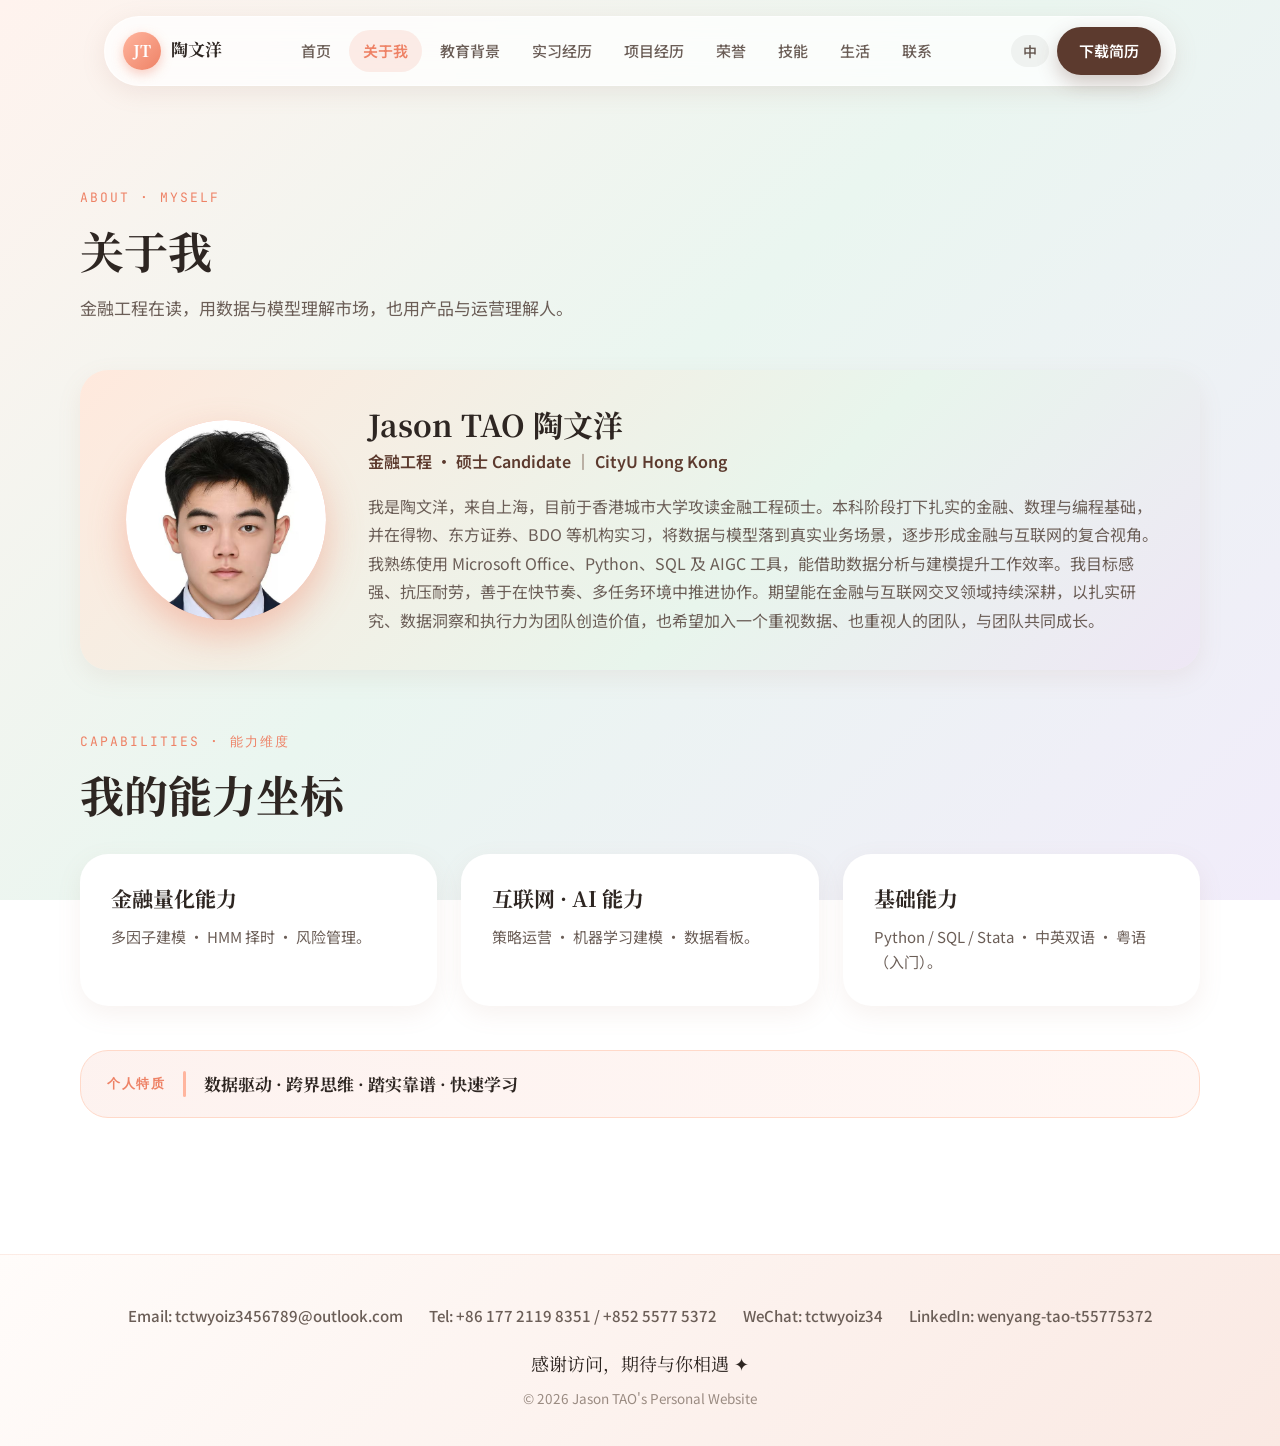
==== commit 07aa1380: "Add files via upload" ====
--- a/about.html
+++ b/about.html
@@ -1,106 +1,106 @@
-<!DOCTYPE html>
-<html lang="zh">
-<head>
-  <meta charset="UTF-8" />
-  <meta name="viewport" content="width=device-width, initial-scale=1.0" />
-  <title>关于我 · 陶文洋 | 金融工程 × 数据智能</title>
-  <meta name="description" content="陶文洋（Jason TAO），金融工程硕士 Candidate，复合背景与能力维度介绍。" />
-  <link rel="icon" href="favicon.svg" type="image/svg+xml" />
-  <link rel="preconnect" href="https://fonts.googleapis.com" />
-  <link rel="preconnect" href="https://fonts.gstatic.com" crossorigin />
-  <link href="https://fonts.googleapis.com/css2?family=Noto+Serif+SC:wght@500;700;900&family=Noto+Sans+SC:wght@400;500;700&family=JetBrains+Mono:wght@500;700&display=swap" rel="stylesheet" />
-  <link rel="stylesheet" href="css/style.css" />
-</head>
-<body>
-
-  <!-- ===== 导航 ===== -->
-  <header class="nav">
-    <div class="nav-inner">
-      <a class="brand" href="index.html">
-        <span class="brand-mark">JT</span>
-        <span class="brand-name">陶文洋<span class="en">Jason Tao</span></span>
-      </a>
-      <nav class="nav-links" id="navLinks">
-        <a href="index.html" class="nav-link">首页<span class="en">Home</span></a>
-        <a href="about.html" class="nav-link active">关于我<span class="en">About</span></a>
-        <a href="education.html" class="nav-link">教育背景<span class="en">Education</span></a>
-        <a href="experience.html" class="nav-link">实习经历<span class="en">Experience</span></a>
-        <a href="projects.html" class="nav-link">项目经历<span class="en">Projects</span></a>
-        <a href="honors.html" class="nav-link">荣誉<span class="en">Honors</span></a>
-        <a href="skills.html" class="nav-link">技能<span class="en">Skills</span></a>
-        <a href="life.html" class="nav-link">生活<span class="en">Life</span></a>
-        <a href="contact.html" class="nav-link">联系<span class="en">Contact</span></a>
-      </nav>
-      <div class="nav-actions">
-        <button class="lang-toggle" id="langToggle" aria-pressed="false"><span class="zh">中</span><span class="en">EN</span></button>
-        <a class="btn btn-cocoa" href="contact.html">下载简历<span class="en">CV</span></a>
-        <button class="nav-burger" id="navBurger" aria-label="菜单">☰</button>
-      </div>
-    </div>
-  </header>
-
-  <main class="container section">
-    <div class="section-head">
-      <span class="eyebrow">ABOUT · MYSELF</span>
-      <h2 class="section-title">关于我</h2>
-      <p class="section-desc">金融工程在读，用数据与模型理解市场，也用产品与运营理解人。</p>
-    </div>
-
-    <!-- Bio 卡片 -->
-    <div class="bio-card">
-      <div class="bio-avatar" aria-hidden="true"><img src="assets/avatar/idphoto.jpg" alt="Jason TAO 证件照" /></div>
-      <div class="bio-head">
-        <div class="bio-name">Jason TAO 陶文洋</div>
-        <div class="bio-sub">金融工程 · 硕士 Candidate ｜ CityU Hong Kong</div>
-        <p class="bio-text">
-          我是陶文洋，一名金融工程方向的在读硕士生。本科打下扎实的金融、数理与编程基础，并在得物、东方证券、BDO 等机构的实习中，把数据与模型落到真实的业务场景。我尤其喜欢在金融与互联网的交叉地带解决问题——既写得多因子与机器学习策略，也做过策略运营与用户增长。希望加入一个重视数据、也重视人的团队继续成长。
-        </p>
-      </div>
-    </div>
-
-    <!-- 能力维度 -->
-    <div class="section-head" style="margin-bottom:32px;">
-      <span class="eyebrow">CAPABILITIES · 能力维度</span>
-      <h2 class="section-title">我的能力坐标</h2>
-    </div>
-
-    <div class="grid-3">
-      <div class="cap-card blue">
-        <h3>金融量化能力</h3>
-        <p class="desc">多因子建模 · HMM 择时 · 风险管理。</p>
-      </div>
-      <div class="cap-card peach">
-        <h3>互联网 · AI 能力</h3>
-        <p class="desc">策略运营 · 机器学习建模 · 数据看板。</p>
-      </div>
-      <div class="cap-card mint">
-        <h3>基础能力</h3>
-        <p class="desc">Python / SQL / Stata · 中英双语 · 粤语（入门）。</p>
-      </div>
-    </div>
-
-    <!-- 个人特质 -->
-    <div class="traits-line">
-      <span class="traits-label">个人特质</span>
-      <span class="traits-divider"></span>
-      <span class="traits-text">数据驱动 · 跨界思维 · 踏实靠谱 · 快速学习</span>
-    </div>
-  </main>
-
-  <!-- ===== 页脚 ===== -->
-  <footer class="footer">
-    <div class="footer-inner">
-      <div class="footer-contact">
-        <span>Email: <a href="mailto:tctwyoiz3456789@outlook.com">tctwyoiz3456789@outlook.com</a></span>
-        <span>Tel: +86 177 2119 8351 / +852 5577 5372</span>
-        <span>WeChat: tctwyoiz34</span>
-        <span>LinkedIn: <a href="https://www.linkedin.com/in/wenyang-tao-t55775372" target="_blank" rel="noopener">wenyang-tao-t55775372</a></span>
-      </div>
-      <p class="footer-sign">感谢访问，期待与你相遇 ✦</p>
-      <p class="footer-copy">© 2026 Jason TAO's Personal Website</p>
-    </div>
-  </footer>
-
-  <script src="js/main.js"></script>
-</body>
-</html>
+<!DOCTYPE html>
+<html lang="zh">
+<head>
+  <meta charset="UTF-8" />
+  <meta name="viewport" content="width=device-width, initial-scale=1.0, viewport-fit=cover" />
+  <title>关于我 · 陶文洋 | 金融工程 × 数据智能</title>
+  <meta name="description" content="陶文洋（Jason TAO），金融工程硕士 Candidate，复合背景与能力维度介绍。" />
+  <link rel="icon" href="favicon.svg" type="image/svg+xml" />
+  <link rel="preconnect" href="https://fonts.googleapis.com" />
+  <link rel="preconnect" href="https://fonts.gstatic.com" crossorigin />
+  <link href="https://fonts.googleapis.com/css2?family=Noto+Serif+SC:wght@500;700;900&family=Noto+Sans+SC:wght@400;500;700&family=JetBrains+Mono:wght@500;700&display=swap" rel="stylesheet" />
+  <link rel="stylesheet" href="css/style.css" />
+</head>
+<body>
+
+  <!-- ===== 导航 ===== -->
+  <header class="nav">
+    <div class="nav-inner">
+      <a class="brand" href="index.html">
+        <span class="brand-mark">JT</span>
+        <span class="brand-name"><span class="zh">陶文洋</span><span class="en">Wenyang Tao</span></span>
+      </a>
+      <nav class="nav-links" id="navLinks">
+        <a href="index.html" class="nav-link"><span class="zh">首页</span><span class="en">Home</span></a>
+        <a href="about.html" class="nav-link active"><span class="zh">关于我</span><span class="en">About</span></a>
+        <a href="education.html" class="nav-link"><span class="zh">教育背景</span><span class="en">Education</span></a>
+        <a href="experience.html" class="nav-link"><span class="zh">实习经历</span><span class="en">Experience</span></a>
+        <a href="projects.html" class="nav-link"><span class="zh">项目经历</span><span class="en">Projects</span></a>
+        <a href="honors.html" class="nav-link"><span class="zh">荣誉</span><span class="en">Honors</span></a>
+        <a href="skills.html" class="nav-link"><span class="zh">技能</span><span class="en">Skills</span></a>
+        <a href="life.html" class="nav-link"><span class="zh">生活</span><span class="en">Life</span></a>
+        <a href="contact.html" class="nav-link"><span class="zh">联系</span><span class="en">Contact</span></a>
+      </nav>
+      <div class="nav-actions">
+        <button class="lang-toggle" id="langToggle" aria-pressed="false"><span class="zh">中</span><span class="en">EN</span></button>
+        <a class="btn btn-cocoa" href="assets/resume/Tao_Wenyang_Resume.pdf" download><span class="zh">下载简历</span><span class="en">Download CV</span></a>
+        <button class="nav-burger" id="navBurger" aria-label="菜单">☰</button>
+      </div>
+    </div>
+  </header>
+
+  <main class="container section">
+    <div class="section-head">
+      <span class="eyebrow">ABOUT · MYSELF</span>
+      <h2 class="section-title"><span class="zh">关于我</span><span class="en">About Me</span></h2>
+      <p class="section-desc"><span class="zh">金融工程在读，用数据与模型理解市场，也用产品与运营理解人。</span><span class="en">A financial engineering graduate student using data and models to understand markets, and products and operations to understand people.</span></p>
+    </div>
+
+    <!-- Bio 卡片 -->
+    <div class="bio-card">
+      <div class="bio-avatar" aria-hidden="true"><img src="assets/avatar/idphoto.jpg" alt="Jason TAO 证件照" /></div>
+      <div class="bio-head">
+        <div class="bio-name"><span class="zh">Jason TAO 陶文洋</span><span class="en">Jason TAO Wenyang</span></div>
+        <div class="bio-sub"><span class="zh">金融工程 · 硕士 Candidate ｜ CityU Hong Kong</span><span class="en">MSc Financial Engineering Candidate ｜ CityU Hong Kong</span></div>
+        <p class="bio-text">
+          <span class="zh">我是陶文洋，来自上海，目前于香港城市大学攻读金融工程硕士。本科阶段打下扎实的金融、数理与编程基础，并在得物、东方证券、BDO 等机构实习，将数据与模型落到真实业务场景，逐步形成金融与互联网的复合视角。我熟练使用 Microsoft Office、Python、SQL 及 AIGC 工具，能借助数据分析与建模提升工作效率。我目标感强、抗压耐劳，善于在快节奏、多任务环境中推进协作。期望能在金融与互联网交叉领域持续深耕，以扎实研究、数据洞察和执行力为团队创造价值，也希望加入一个重视数据、也重视人的团队，与团队共同成长。</span><span class="en">I'm Wenyang Tao from Shanghai, currently pursuing an MSc in Financial Engineering at City University of Hong Kong. My undergraduate studies built a solid foundation in finance, mathematics, and programming, while internships at Dewu (Poizon), Orient Securities, and BDO taught me how to translate data and models into real business scenarios — gradually forming a cross-disciplinary perspective between finance and the internet. I am proficient in Microsoft Office, Python, SQL, and AIGC tools, and I use data analysis and modeling to improve productivity. I am goal-oriented, resilient under pressure, and good at driving collaboration in fast-paced, multi-task environments. I hope to continue deepening my expertise at the intersection of finance and technology, creating value for the team through solid research, data insights, and execution, and to join an organization that values both data and people, growing together with the team.</span>
+        </p>
+      </div>
+    </div>
+
+    <!-- 能力维度 -->
+    <div class="section-head" style="margin-bottom:32px;">
+      <span class="eyebrow"><span class="zh">CAPABILITIES · 能力维度</span><span class="en">CAPABILITIES</span></span>
+      <h2 class="section-title"><span class="zh">我的能力坐标</span><span class="en">My Capability Map</span></h2>
+    </div>
+
+    <div class="grid-3">
+      <div class="cap-card blue">
+        <h3><span class="zh">金融量化能力</span><span class="en">Financial Quant Capability</span></h3>
+        <p class="desc"><span class="zh">多因子建模 · HMM 择时 · 风险管理。</span><span class="en">Multi-factor modeling · HMM timing · Risk management.</span></p>
+      </div>
+      <div class="cap-card peach">
+        <h3><span class="zh">互联网 · AI 能力</span><span class="en">Internet · AI Capability</span></h3>
+        <p class="desc"><span class="zh">策略运营 · 机器学习建模 · 数据看板。</span><span class="en">Strategy operations · ML modeling · Data dashboards.</span></p>
+      </div>
+      <div class="cap-card mint">
+        <h3><span class="zh">基础能力</span><span class="en">Core Skills</span></h3>
+        <p class="desc"><span class="zh">Python / SQL / Stata · 中英双语 · 粤语（入门）。</span><span class="en">Python / SQL / Stata · Bilingual (ZH/EN) · Cantonese (Beginner).</span></p>
+      </div>
+    </div>
+
+    <!-- 个人特质 -->
+    <div class="traits-line">
+      <span class="traits-label"><span class="zh">个人特质</span><span class="en">Personal Traits</span></span>
+      <span class="traits-divider"></span>
+      <span class="traits-text"><span class="zh">数据驱动 · 跨界思维 · 踏实靠谱 · 快速学习</span><span class="en">Data-driven · Cross-disciplinary · Dependable · Fast Learner</span></span>
+    </div>
+  </main>
+
+  <!-- ===== 页脚 ===== -->
+  <footer class="footer">
+    <div class="footer-inner">
+      <div class="footer-contact">
+        <span>Email: <a href="mailto:tctwyoiz3456789@outlook.com">tctwyoiz3456789@outlook.com</a></span>
+        <span>Tel: +86 177 2119 8351 / +852 5577 5372</span>
+        <span>WeChat: tctwyoiz34</span>
+        <span>LinkedIn: <a href="https://www.linkedin.com/in/wenyang-tao-t55775372" target="_blank" rel="noopener">wenyang-tao-t55775372</a></span>
+      </div>
+      <p class="footer-sign"><span class="zh">感谢访问，期待与你相遇 ✦</span><span class="en">Thanks for visiting — looking forward to connecting with you ✦</span></p>
+      <p class="footer-copy">© 2026 Jason TAO's Personal Website</p>
+    </div>
+  </footer>
+
+  <script src="js/main.js"></script>
+</body>
+</html>
--- a/css/style.css
+++ b/css/style.css
@@ -1,935 +1,1096 @@
-/* =============================================================
-   陶文洋 · 个人求职网站 — 共享样式表 (style.css)
-   设计语言：轻熟 Z 世代 / 柔和粉彩 (蜜桃 → 薄荷 → 淡紫)
-   修改指南：所有可调整的“设计变量”都集中在下方的 :root 里，
-   改颜色 / 字体 / 圆角 / 阴影，只需动这一处，全站即时生效。
-   ============================================================= */
-
-:root {
-  /* ---------- 配色 (Color) ---------- */
-  --peach:        #FFD9C9;   /* 蜜桃 */
-  --mint:         #D9F0E6;   /* 薄荷 */
-  --lavender:     #E6E0F5;   /* 淡紫 */
-  --coral:        #EE8266;   /* 主强调色 · 珊瑚 */
-  --coral-light:  #FFB59E;   /* 珊瑚浅色 */
-  --cocoa:        #5C3A2E;   /* 暖可可 · 主行动按钮 */
-  --cocoa-soft:   #7A5246;
-  --ink:          #2E2622;   /* 主文字 · 暖近黑 */
-  --ink-soft:     #6B5E57;   /* 次要文字 */
-  --ink-faint:    #9A8B82;   /* 占位 / 辅助 */
-  --white:        #FFFFFF;
-  --card-blue:    #F0F7FF;   /* 金融量化能力卡背景 */
-  --tag-blue:     #2B6BD6;   /* 金融量化标签 */
-  --card-peach:   #FFF5F0;   /* 互联网·AI 能力卡背景 */
-  --tag-brown:    #B5651D;   /* 互联网·AI 标签 · 暖棕 */
-
-  /* 背景渐变 (全站柔和粉彩) */
-  --bg-gradient: linear-gradient(135deg, #FFF3EE 0%, #EAF6F0 48%, #F1ECFA 100%);
-  --footer-gradient: linear-gradient(135deg, #FFFCFA 0%, #FAE9E3 100%);
-  --hero-blob:  radial-gradient(circle at 30% 30%, #FFE3D6 0%, #FFD0C0 40%, #E9DBF6 100%);
-
-  /* ---------- 字体 (Typography) ---------- */
-  --font-display: "Noto Serif SC", "Songti SC", "SimSun", serif;
-  --font-body:    "Noto Sans SC", "Inter", system-ui, -apple-system, "PingFang SC", sans-serif;
-  --font-mono:    "JetBrains Mono", "SFMono-Regular", Consolas, monospace;
-
-  /* ---------- 圆角 (Radius) ---------- */
-  --r-sm: 12px;
-  --r:    20px;
-  --r-lg: 28px;
-  --r-pill: 999px;
-
-  /* ---------- 阴影 (Shadow) ---------- */
-  --sh-soft: 0 10px 30px rgba(180, 130, 110, 0.12);
-  --sh-card: 0 8px 24px rgba(180, 130, 110, 0.10);
-  --sh-nav:  0 6px 24px rgba(180, 130, 110, 0.14);
-  --sh-cocoa: 0 8px 20px rgba(92, 58, 46, 0.28);
-
-  /* ---------- 布局 (Layout) ---------- */
-  --maxw: 1120px;
-  --gap: 24px;
-  --section-y: 96px;
-}
-
-/* =============================================================
-   Base / Reset
-   ============================================================= */
-*, *::before, *::after { box-sizing: border-box; }
-html { scroll-behavior: smooth; }
-body {
-  margin: 0;
-  font-family: var(--font-body);
-  color: var(--ink);
-  background: var(--bg-gradient);
-  background-attachment: fixed;
-  line-height: 1.7;
-  -webkit-font-smoothing: antialiased;
-  text-rendering: optimizeLegibility;
-}
-img { max-width: 100%; display: block; }
-a { color: inherit; text-decoration: none; }
-h1, h2, h3, h4 { font-family: var(--font-display); font-weight: 700; line-height: 1.25; margin: 0; color: var(--ink); }
-p { margin: 0; }
-button { font-family: inherit; cursor: pointer; border: none; background: none; }
-
-/* 双语切换：默认显示中文，英文隐藏 */
-.zh { display: inline; }
-.en { display: none; }
-html[lang="en"] .zh { display: none; }
-html[lang="en"] .en { display: inline; }
-
-.container { max-width: var(--maxw); margin: 0 auto; padding: 0 24px; }
-
-/* =============================================================
-   导航 (Navigation) — 毛玻璃胶囊
-   ============================================================= */
-.nav {
-  position: sticky; top: 16px; z-index: 100;
-  margin: 16px auto 0; max-width: var(--maxw);
-  padding: 0 24px;
-}
-.nav-inner {
-  display: flex; align-items: center; justify-content: space-between;
-  gap: 16px;
-  background: rgba(255, 255, 255, 0.75);
-  backdrop-filter: blur(14px);
-  -webkit-backdrop-filter: blur(14px);
-  border: 1px solid rgba(255, 255, 255, 0.6);
-  border-radius: var(--r-pill);
-  box-shadow: var(--sh-nav);
-  padding: 10px 14px 10px 18px;
-}
-.brand { display: flex; align-items: center; gap: 10px; flex-shrink: 0; }
-.brand-mark {
-  width: 38px; height: 38px; border-radius: 50%;
-  display: grid; place-items: center;
-  font-family: var(--font-display); font-weight: 700; font-size: 16px; color: #fff;
-  background: linear-gradient(135deg, var(--coral-light), var(--coral));
-  box-shadow: 0 4px 12px rgba(238, 130, 102, 0.4);
-  transition: transform .35s cubic-bezier(.34,1.56,.64,1), box-shadow .35s;
-  will-change: transform;
-  animation: brandBreath 3.6s ease-in-out infinite;
-}
-.brand-name {
-  position: relative; font-family: var(--font-display); font-weight: 700; font-size: 17px;
-  color: var(--ink); transition: color .25s; padding-bottom: 2px;
-}
-.brand-name::after {
-  content: ""; position: absolute; left: 0; bottom: 0; height: 2px; width: 0;
-  background: linear-gradient(90deg, var(--coral), var(--coral-light));
-  border-radius: 2px; transition: width .3s cubic-bezier(.34,1.56,.64,1);
-}
-/* — logo 交互特效：JT 圈 hover 微旋+放大+发光并暂停呼吸；陶文洋 hover 变珊瑚色+下划线扫入 — */
-.brand:hover .brand-mark {
-  transform: rotate(-10deg) scale(1.1);
-  box-shadow: 0 6px 20px rgba(238, 130, 102, 0.5);
-  animation-play-state: paused;
-}
-.brand:hover .brand-name { color: var(--coral); }
-.brand:hover .brand-name::after { width: 100%; }
-@keyframes brandBreath {
-  0%, 100% { filter: drop-shadow(0 4px 8px rgba(238,130,102,0.35)); }
-  50%      { filter: drop-shadow(0 6px 16px rgba(238,130,102,0.6)); }
-}
-
-.nav-links { display: flex; align-items: center; gap: 4px; flex-wrap: wrap; justify-content: center; }
-.nav-link {
-  position: relative;
-  padding: 8px 14px; border-radius: var(--r-pill);
-  font-size: 15px; color: var(--ink-soft); font-weight: 500;
-  transition: color .2s, background .2s;
-  white-space: nowrap;
-}
-.nav-link:hover { color: var(--ink); background: rgba(238,130,102,0.10); }
-.nav-link.active { color: var(--coral); font-weight: 600; background: rgba(238,130,102,0.14); }
-
-.nav-actions { display: flex; align-items: center; gap: 8px; flex-shrink: 0; }
-.lang-toggle {
-  display: inline-flex; align-items: center; gap: 2px;
-  padding: 6px 12px; border-radius: var(--r-pill);
-  background: rgba(46,38,34,0.05); color: var(--ink-soft);
-  font-weight: 600; font-size: 14px; transition: background .2s, color .2s;
-}
-.lang-toggle .en { color: var(--ink-faint); }
-.lang-toggle[aria-pressed="true"] { background: rgba(238,130,102,0.16); color: var(--coral); }
-.lang-toggle[aria-pressed="true"] .zh { color: var(--ink-faint); }
-.lang-toggle[aria-pressed="true"] .en { color: var(--coral); }
-
-.btn {
-  display: inline-flex; align-items: center; justify-content: center; gap: 8px;
-  padding: 11px 22px; border-radius: var(--r-pill);
-  font-weight: 600; font-size: 15px; transition: transform .15s, box-shadow .2s, background .2s;
-}
-.btn:hover { transform: translateY(-2px); }
-.btn-cocoa { background: var(--cocoa); color: #fff; box-shadow: var(--sh-cocoa); }
-.btn-cocoa:hover { background: var(--cocoa-soft); }
-.btn-coral { background: linear-gradient(135deg, var(--coral-light), var(--coral)); color: #fff; box-shadow: 0 8px 20px rgba(238,130,102,0.35); }
-.btn-ghost { background: #fff; color: var(--ink); box-shadow: var(--sh-card); border: 1px solid rgba(46,38,34,0.06); }
-
-.nav-burger { display: none; font-size: 22px; color: var(--ink); padding: 4px 10px; }
-
-/* =============================================================
-   区块通用 (Section)
-   ============================================================= */
-.section { padding: var(--section-y) 0; }
-.section-head { max-width: 720px; margin-bottom: 48px; }
-.eyebrow {
-  display: inline-block; font-family: var(--font-mono); font-size: 13px; letter-spacing: 2px;
-  color: var(--coral); text-transform: uppercase; margin-bottom: 14px;
-}
-.section-title { font-size: clamp(30px, 4vw, 44px); }
-.section-desc { margin-top: 16px; color: var(--ink-soft); font-size: 17px; }
-
-/* =============================================================
-   首页 Hero
-   ============================================================= */
-.hero { padding: 56px 0 72px; }
-.hero-grid {
-  display: grid; grid-template-columns: 1.1fr 0.9fr; gap: 48px; align-items: center;
-}
-.hero-eyebrow {
-  display: inline-block; font-family: var(--font-mono); font-size: 14px; letter-spacing: 1.5px;
-  color: var(--cocoa); background: rgba(92,58,46,0.08);
-  padding: 6px 14px; border-radius: var(--r-pill); margin-bottom: 22px;
-}
-.hero-title { font-size: clamp(40px, 6vw, 68px); line-height: 1.12; }
-.hero-title .accent { color: var(--coral); }
-.hero-sub { margin-top: 18px; font-family: var(--font-display); font-size: 22px; color: var(--cocoa); font-weight: 600; }
-.hero-intro { margin-top: 18px; font-size: 18px; color: var(--ink-soft); max-width: 520px; }
-.hero-cta { margin-top: 32px; display: flex; gap: 14px; flex-wrap: wrap; }
-
-/* Hero 右侧人像 */
-.hero-portrait { position: relative; display: grid; place-items: center; min-height: 460px; }
-.hero-blob {
-  position: absolute; width: 360px; height: 440px; border-radius: 50% 50% 48% 52% / 55% 55% 45% 45%;
-  background: var(--hero-blob); box-shadow: var(--sh-soft); filter: blur(0.3px);
-}
-.hero-photo {
-  position: relative; z-index: 2; width: 300px; height: 440px; object-fit: contain;
-  filter: drop-shadow(0 18px 32px rgba(120,80,70,0.22));
-}
-.hero-bubble {
-  position: absolute; z-index: 3; background: #fff; border-radius: var(--r-pill);
-  padding: 10px 16px; font-size: 14px; font-weight: 600; color: var(--ink);
-  box-shadow: var(--sh-card);
-}
-.hero-bubble.b1 { top: 24px; left: -6px; }
-.hero-bubble.b2 { bottom: 40px; right: -10px; background: linear-gradient(135deg, var(--coral-light), var(--coral)); color: #fff; }
-.open-sticker {
-  position: absolute; z-index: 4; left: -12px; bottom: 36px;
-  background: var(--cocoa); color: #fff; font-weight: 700; font-size: 13px;
-  padding: 8px 14px; border-radius: var(--r-pill); transform: rotate(-6deg);
-  box-shadow: var(--sh-cocoa);
-}
-
-/* ---------- 首页常驻浮块（OPEN TO WORK / 量化研究 / 数据驱动）：长期显示 + 浮动特效 ---------- */
-.hero-portrait .float-chip {
-  will-change: transform;
-}
-@keyframes chipFloat {
-  0%, 100% { transform: translateY(0); }
-  50%      { transform: translateY(-12px); }
-}
-/* OPEN TO WORK 贴纸带 -6° 倾角，浮动时保留该倾角 */
-@keyframes stickerFloat {
-  0%, 100% { transform: translateY(0) rotate(-6deg); }
-  50%      { transform: translateY(-10px) rotate(-3deg); }
-}
-.hero-portrait .float-chip.f1 { animation: chipFloat 4s ease-in-out infinite; animation-delay: 0s; }
-.hero-portrait .float-chip.f2 { animation: chipFloat 4s ease-in-out infinite; animation-delay: .9s; }
-.hero-portrait .float-chip.f3 { animation: stickerFloat 4.5s ease-in-out infinite; animation-delay: 1.8s; }
-/* 常驻浮块有柔和呼吸投影，增强立体感 */
-.hero-portrait .float-chip { text-shadow: none; }
-.hero-portrait .float-chip.f1, .hero-portrait .float-chip.f2 { background: #fff; }
-.hero-portrait .float-chip.f2 { background: linear-gradient(135deg, var(--coral-light), var(--coral)); color: #fff; }
-
-/* =============================================================
-   信任条 chips (Trust strip)
-   ============================================================= */
-.trust { display: flex; flex-wrap: wrap; gap: 12px; margin-top: 44px; }
-.trust-chip {
-  display: inline-flex; align-items: center; gap: 8px;
-  background: #fff; border: 1px solid var(--peach);
-  color: var(--ink-soft); font-size: 14px; font-weight: 500;
-  padding: 9px 16px; border-radius: var(--r-pill); box-shadow: var(--sh-card);
-}
-.trust-chip .dot { width: 7px; height: 7px; border-radius: 50%; background: var(--coral); }
-
-/* =============================================================
-   能力维度 (Pillars) — 双卡
-   ============================================================= */
-.pillars { display: grid; grid-template-columns: 1fr 1fr; gap: 24px; }
-.pillar-card {
-  border-radius: var(--r-lg); padding: 34px; box-shadow: var(--sh-card);
-  transition: transform .2s, box-shadow .2s;
-}
-.pillar-card:hover { transform: translateY(-4px); box-shadow: var(--sh-soft); }
-.pillar-card.blue { background: var(--card-blue); }
-.pillar-card.peach { background: var(--card-peach); }
-.pillar-tag {
-  display: inline-block; font-size: 13px; font-weight: 700; padding: 5px 14px;
-  border-radius: var(--r-pill); margin-bottom: 16px;
-}
-.pillar-card.blue .pillar-tag { background: rgba(43,107,214,0.12); color: var(--tag-blue); }
-.pillar-card.peach .pillar-tag { background: rgba(181,101,29,0.12); color: var(--tag-brown); }
-.pillar-card h3 { font-size: 24px; margin-bottom: 12px; }
-.pillar-card p { color: var(--ink-soft); font-size: 16px; }
-
-/* 基础能力 chips */
-.foundation { margin-top: 24px; }
-.chip-row { display: flex; flex-wrap: wrap; gap: 12px; margin-top: 22px; }
-.chip {
-  background: #fff; border-radius: var(--r-pill); padding: 10px 18px;
-  font-size: 15px; font-weight: 500; color: var(--ink-soft);
-  box-shadow: var(--sh-card); border: 1px solid rgba(255,255,255,0.7);
-}
-
-/* =============================================================
-   通用卡片网格
-   ============================================================= */
-.grid-2 { display: grid; grid-template-columns: 1fr 1fr; gap: 24px; }
-.grid-3 { display: grid; grid-template-columns: repeat(3, 1fr); gap: 24px; }
-.card {
-  background: #fff; border-radius: var(--r-lg); padding: 30px;
-  box-shadow: var(--sh-card); border: 1px solid rgba(255,255,255,0.7);
-  transition: transform .2s, box-shadow .2s;
-}
-.card:hover { transform: translateY(-4px); box-shadow: var(--sh-soft); }
-.card h3 { font-size: 21px; margin-bottom: 10px; }
-.card .muted { color: var(--ink-soft); font-size: 15px; }
-.tag {
-  display: inline-block; font-size: 12.5px; font-weight: 700; padding: 4px 12px;
-  border-radius: var(--r-pill); margin-bottom: 14px;
-}
-.tag-blue { background: var(--card-blue); color: var(--tag-blue); }
-.tag-brown { background: var(--card-peach); color: var(--tag-brown); }
-.tag-coral { background: rgba(238,130,102,0.14); color: var(--coral); }
-.tag-mint { background: rgba(80,170,130,0.14); color: #2E8B6B; }
-
-/* =============================================================
-   教育 / 实习 时间线卡
-   ============================================================= */
-.timeline-card {
-  display: grid; grid-template-columns: 48px 1fr; gap: 24px;
-  background: #fff; border-radius: var(--r-lg); padding: 32px;
-  box-shadow: var(--sh-card); border: 1px solid rgba(255,255,255,0.7);
-}
-.rail { position: relative; display: flex; flex-direction: column; align-items: center; }
-.rail .dot { width: 16px; height: 16px; border-radius: 50%; background: var(--coral); box-shadow: 0 0 0 5px rgba(238,130,102,0.18); margin-top: 6px; }
-.rail .line { flex: 1; width: 2px; background: linear-gradient(var(--coral-light), var(--lavender)); margin-top: 8px; }
-.tc-body .tc-meta { display: flex; flex-wrap: wrap; align-items: baseline; gap: 10px 14px; }
-.tc-body h3 { font-size: 22px; }
-.tc-date { font-family: var(--font-mono); font-size: 14px; color: var(--coral); font-weight: 600; }
-.tc-org { color: var(--ink-soft); font-weight: 600; }
-.tc-role { font-size: 15px; color: var(--ink-soft); }
-.tc-list { margin: 16px 0 0; padding-left: 0; list-style: none; }
-.tc-list li {
-  position: relative; padding-left: 22px; margin-bottom: 10px;
-  color: var(--ink-soft); font-size: 15.5px;
-}
-.tc-list li::before { content: ""; position: absolute; left: 4px; top: 11px; width: 7px; height: 7px; border-radius: 50%; background: var(--coral-light); }
-.stack { display: flex; flex-wrap: wrap; gap: 8px; margin-top: 16px; }
-.stack span { font-family: var(--font-mono); font-size: 12.5px; background: rgba(46,38,34,0.05); color: var(--ink-soft); padding: 4px 10px; border-radius: var(--r-pill); }
-
-/* =============================================================
-   项目 (Projects) — 筛选 + 卡片
-   ============================================================= */
-.filters { display: flex; flex-wrap: wrap; gap: 10px; margin-bottom: 36px; }
-.filter-tab {
-  padding: 10px 20px; border-radius: var(--r-pill); font-weight: 600; font-size: 15px;
-  background: #fff; color: var(--ink-soft); box-shadow: var(--sh-card); transition: all .2s;
-}
-.filter-tab:hover { color: var(--ink); }
-.filter-tab.active { background: linear-gradient(135deg, var(--coral-light), var(--coral)); color: #fff; box-shadow: 0 8px 20px rgba(238,130,102,0.3); }
-
-.project-card {
-  background: #fff; border-radius: var(--r-lg); padding: 30px;
-  box-shadow: var(--sh-card); border: 1px solid rgba(255,255,255,0.7);
-  display: flex; flex-direction: column; gap: 14px; transition: transform .2s, box-shadow .2s;
-}
-.project-card:hover { transform: translateY(-4px); box-shadow: var(--sh-soft); }
-.project-card h3 { font-size: 20px; }
-.project-card .desc { color: var(--ink-soft); font-size: 15px; }
-.metrics { display: flex; flex-wrap: wrap; gap: 16px; margin-top: 4px; }
-.metric {
-  display: flex; flex-direction: column; align-items: center; text-align: center;
-  min-width: 76px;
-}
-.metric .num { font-family: var(--font-mono); font-size: 22px; font-weight: 700; color: var(--coral); }
-.metric .lbl { font-size: 12.5px; color: var(--ink-faint); margin-top: 2px; }
-.project-card.hidden { display: none; }
-
-/* =============================================================
-   技能 2x2
-   ============================================================= */
-.skill-grid { display: grid; grid-template-columns: 1fr 1fr; gap: 24px; }
-.skill-card { background: #fff; border-radius: var(--r-lg); padding: 32px; box-shadow: var(--sh-card); border: 1px solid rgba(255,255,255,0.7); }
-.skill-card h3 { font-size: 20px; margin-bottom: 6px; }
-.skill-card .sub { color: var(--ink-faint); font-size: 13px; margin-bottom: 18px; }
-.skill-item { display: flex; align-items: center; justify-content: space-between; padding: 11px 0; border-bottom: 1px dashed rgba(46,38,34,0.08); }
-.skill-item:last-child { border-bottom: none; }
-.skill-item .name { font-weight: 500; }
-.skill-item .lvl { font-size: 12.5px; color: var(--coral); font-weight: 600; }
-
-/* =============================================================
-   荣誉 卡片
-   ============================================================= */
-.honor-card {
-  background: #fff; border-radius: var(--r); padding: 26px; box-shadow: var(--sh-card);
-  border: 1px solid rgba(255,255,255,0.7); display: flex; gap: 16px; align-items: flex-start;
-  transition: transform .2s, box-shadow .2s;
-}
-.honor-card:hover { transform: translateY(-3px); box-shadow: var(--sh-soft); }
-.honor-ico { flex-shrink: 0; width: 44px; height: 44px; border-radius: 14px; display: grid; place-items: center; background: linear-gradient(135deg, var(--coral-light), var(--coral)); color: #fff; font-size: 20px; }
-.honor-card h3 { font-size: 17px; margin-bottom: 4px; }
-.honor-card .muted { color: var(--ink-faint); font-size: 13.5px; }
-
-/* =============================================================
-   联系 (Contact) 2x2
-   ============================================================= */
-.contact-grid { display: grid; grid-template-columns: 1fr 1fr; gap: 24px; }
-.contact-card {
-  background: #fff; border-radius: var(--r-lg); padding: 30px; box-shadow: var(--sh-card);
-  border: 1px solid rgba(255,255,255,0.7); display: flex; gap: 18px; align-items: center;
-}
-.contact-ico { flex-shrink: 0; width: 52px; height: 52px; border-radius: 16px; display: grid; place-items: center; background: var(--card-blue); font-size: 22px; }
-.contact-card h3 { font-size: 16px; color: var(--ink-faint); font-family: var(--font-body); font-weight: 600; }
-.contact-card a, .contact-card .val { font-size: 18px; font-weight: 600; color: var(--ink); word-break: break-all; }
-.cta-band {
-  margin-top: 40px; text-align: center; background: linear-gradient(135deg, var(--coral-light), var(--coral));
-  border-radius: var(--r-lg); padding: 40px; color: #fff; box-shadow: 0 14px 34px rgba(238,130,102,0.32);
-}
-.cta-band h3 { color: #fff; font-size: 26px; margin-bottom: 8px; }
-.cta-band p { opacity: .92; margin-bottom: 22px; }
-
-/* =============================================================
-   关于我 (About)
-   ============================================================= */
-.about-grid { display: grid; grid-template-columns: 0.8fr 1.2fr; gap: 48px; align-items: start; }
-.about-portrait { position: relative; }
-.about-portrait img { width: 100%; max-width: 320px; border-radius: var(--r-lg); box-shadow: var(--sh-soft); }
-.about-bio p { color: var(--ink-soft); font-size: 16.5px; margin-bottom: 16px; }
-.about-traits { display: flex; flex-wrap: wrap; gap: 10px; margin-top: 18px; }
-.trait { background: rgba(238,130,102,0.12); color: var(--coral); font-weight: 600; font-size: 14px; padding: 8px 16px; border-radius: var(--r-pill); }
-/* 个人特质（单行）：对齐 Ardot 定稿「个人特质：数据驱动 · 跨界思维 · 踏实靠谱 · 快速学习」 */
-.traits-line {
-  display: flex; align-items: center; flex-wrap: wrap; gap: 18px;
-  margin-top: 44px; padding: 20px 26px;
-  background: linear-gradient(100deg, rgba(238,130,102,0.10), rgba(255,198,180,0.14));
-  border: 1px solid var(--peach); border-radius: var(--r-lg);
-}
-.traits-line .traits-label {
-  font-family: var(--font-mono); font-weight: 700; font-size: 13px;
-  letter-spacing: 1.5px; color: var(--coral); text-transform: uppercase; white-space: nowrap;
-}
-.traits-line .traits-divider {
-  width: 3px; height: 26px; background: var(--coral-light); border-radius: 2px; flex-shrink: 0;
-}
-.traits-line .traits-text {
-  font-family: var(--font-display); font-weight: 700; font-size: 17px;
-  color: var(--ink); line-height: 1.5;
-}
-
-/* =============================================================
-   生活 (Life)
-   ============================================================= */
-.hobby-grid { display: grid; grid-template-columns: repeat(4, 1fr); gap: 20px; }
-.hobby-card {
-  background: #fff; border-radius: var(--r-lg); padding: 22px; text-align: center;
-  box-shadow: var(--sh-card); border: 1px solid rgba(255,255,255,0.7); transition: transform .2s;
-}
-.hobby-card:hover { transform: translateY(-4px); }
-.hobby-card img { width: 100%; height: 180px; object-fit: contain; margin-bottom: 12px; }
-.hobby-card h4 { font-family: var(--font-body); font-weight: 700; font-size: 16px; }
-
-/* 旅游横向滚动图集 */
-.gallery-scroll {
-  display: flex; gap: 18px; overflow-x: auto; padding: 6px 2px 18px;
-  scroll-snap-type: x mandatory; -webkit-overflow-scrolling: touch;
-}
-.gallery-scroll::-webkit-scrollbar { height: 8px; }
-.gallery-scroll::-webkit-scrollbar-thumb { background: var(--coral-light); border-radius: 99px; }
-.gallery-scroll img { width: 380px; height: 250px; object-fit: cover; border-radius: var(--r); scroll-snap-align: start; box-shadow: var(--sh-card); flex-shrink: 0; }
-
-/* 创作时间线 */
-.creation-grid { display: grid; grid-template-columns: repeat(2, 1fr); gap: 24px; }
-.creation-card { background: #fff; border-radius: var(--r); padding: 18px; box-shadow: var(--sh-card); border: 1px solid rgba(255,255,255,0.7); }
-.creation-card img { width: 100%; border-radius: var(--r-sm); margin-bottom: 12px; }
-.creation-card .date { font-family: var(--font-mono); font-size: 13px; color: var(--coral); font-weight: 600; }
-.creation-card h4 { font-family: var(--font-body); font-size: 16px; margin-top: 4px; }
-
-/* =============================================================
-   页脚 (Footer) — 浅暖渐变，无品牌块
-   ============================================================= */
-.footer { margin-top: 40px; background: var(--footer-gradient); border-top: 1px solid rgba(238,130,102,0.12); }
-.footer-inner { max-width: var(--maxw); margin: 0 auto; padding: 48px 24px 36px; text-align: center; }
-.footer-contact { display: flex; flex-wrap: wrap; justify-content: center; gap: 12px 26px; margin-bottom: 20px; }
-.footer-contact a, .footer-contact span { color: var(--ink-soft); font-size: 15px; font-weight: 500; }
-.footer-contact a:hover { color: var(--coral); }
-.footer-sign { font-family: var(--font-display); font-size: 18px; color: var(--ink); margin-bottom: 8px; }
-.footer-copy { color: var(--ink-faint); font-size: 13.5px; }
-
-/* =============================================================
-   Ardot 终版统一补充样式
-   - 教育横排双列卡 .edu-row
-   - 实习卡（双标签 + 分割线 + 要点） .exp-card
-   - About bio 卡 .bio-card + 能力卡 .cap-card
-   - 生活页 milestone 图文块 .milestone-block + 数据卡 .data-card
-   ============================================================= */
-
-/* ----- 教育：横排双列 ----- */
-.edu-row {
-  display: grid;
-  grid-template-columns: 1fr 280px;
-  gap: 32px;
-  background: #fff;
-  border-radius: var(--r-lg);
-  padding: 32px 36px;
-  box-shadow: var(--sh-card);
-  border: 1px solid rgba(255,255,255,0.7);
-}
-.edu-row .col-main { min-width: 0; }
-.edu-row .col-main h3 { font-size: 22px; margin-bottom: 4px; }
-.edu-row .col-main .date {
-  font-family: var(--font-mono); font-size: 13.5px;
-  color: var(--coral); font-weight: 700; margin-bottom: 12px;
-}
-.edu-row .col-main .org {
-  color: var(--cocoa); font-weight: 600; font-size: 16px; margin-bottom: 14px;
-}
-.edu-row .col-main ul { list-style: none; padding-left: 0; margin: 0; }
-.edu-row .col-main ul li {
-  position: relative; padding-left: 22px; color: var(--ink-soft);
-  font-size: 15px; margin-bottom: 8px; line-height: 1.65;
-}
-.edu-row .col-main ul li::before {
-  content: ""; position: absolute; left: 4px; top: 9px;
-  width: 7px; height: 7px; border-radius: 50%; background: var(--coral-light);
-}
-.edu-row .col-meta {
-  display: flex; flex-direction: column; gap: 10px;
-  align-items: flex-end; justify-content: flex-start;
-}
-.edu-row .col-meta .pill {
-  font-size: 13.5px; font-weight: 700; padding: 9px 18px;
-  border-radius: var(--r-pill); background: var(--card-blue); color: var(--tag-blue);
-  white-space: nowrap;
-}
-.edu-row .col-meta .pill.peach { background: var(--card-peach); color: var(--tag-brown); }
-.edu-row .col-meta .pill.mint  { background: rgba(80,170,130,0.14); color: #2E8B6B; }
-
-/* ----- 实习卡：双标签 + 分割线 + 要点 ----- */
-.exp-card {
-  background: #fff; border-radius: var(--r-lg); padding: 30px 34px;
-  box-shadow: var(--sh-card); border: 1px solid rgba(255,255,255,0.7);
-  margin-bottom: 24px;
-}
-.exp-card .head {
-  display: flex; flex-wrap: wrap; align-items: baseline;
-  justify-content: space-between; gap: 8px 16px;
-}
-.exp-card .head h3 { font-size: 22px; }
-.exp-card .head .date {
-  font-family: var(--font-mono); font-size: 14px;
-  color: var(--coral); font-weight: 700;
-}
-.exp-card .tags { display: flex; flex-wrap: wrap; gap: 8px; margin: 10px 0 14px; }
-.exp-card .tags .tag { margin-bottom: 0; }
-.exp-card .divider {
-  height: 1px; margin: 6px 0 18px;
-  background: linear-gradient(to right, var(--coral-light) 0%, var(--lavender) 100%);
-  opacity: 0.55;
-}
-.exp-card ul { list-style: none; padding-left: 0; margin: 0; }
-.exp-card ul li {
-  position: relative; padding-left: 22px; color: var(--ink-soft);
-  font-size: 15.5px; margin-bottom: 10px; line-height: 1.7;
-}
-.exp-card ul li::before {
-  content: ""; position: absolute; left: 4px; top: 11px;
-  width: 7px; height: 7px; border-radius: 50%; background: var(--coral-light);
-}
-
-/* ----- About：bio-card + cap-card ----- */
-.bio-card {
-  background: linear-gradient(135deg, #FFE9DD 0%, #E8F5EC 60%, #EEE7F5 100%);
-  border-radius: var(--r-lg); padding: 36px;
-  box-shadow: var(--sh-card);
-  display: grid; grid-template-columns: 220px 1fr; gap: 32px; align-items: center;
-  margin-bottom: 56px;
-}
-.bio-card .bio-avatar {
-  width: 200px; height: 200px; border-radius: 50%;
-  background: linear-gradient(135deg, var(--coral-light), var(--coral));
-  display: grid; place-items: center; color: #fff;
-  font-family: var(--font-display); font-weight: 700; font-size: 64px;
-  box-shadow: 0 16px 36px rgba(238,130,102,0.42);
-  margin: 0 auto;
-  overflow: hidden;
-}
-.bio-card .bio-avatar img { width: 100%; height: 100%; object-fit: cover; display: block; }
-.bio-card .bio-head .bio-name {
-  font-family: var(--font-display); font-weight: 700; font-size: 30px; line-height: 1.2;
-}
-.bio-card .bio-head .bio-sub {
-  color: var(--cocoa); font-weight: 600; margin: 6px 0 16px;
-  font-family: var(--font-body);
-}
-.bio-card .bio-text {
-  color: var(--ink-soft); font-size: 16px; line-height: 1.78;
-  margin: 0;
-}
-
-.cap-card {
-  background: #fff; border-radius: var(--r-lg); padding: 30px;
-  box-shadow: var(--sh-card); border: 1px solid rgba(255,255,255,0.7);
-  display: flex; flex-direction: column; gap: 14px;
-  transition: transform .2s, box-shadow .2s;
-}
-.cap-card:hover { transform: translateY(-4px); box-shadow: var(--sh-soft); }
-.cap-card .cap-tag {
-  align-self: flex-start;
-  display: inline-block; font-size: 13px; font-weight: 700;
-  padding: 5px 14px; border-radius: var(--r-pill);
-}
-.cap-card.blue  .cap-tag { background: rgba(43,107,214,0.12); color: var(--tag-blue); }
-.cap-card.peach .cap-tag { background: rgba(181,101,29,0.12); color: var(--tag-brown); }
-.cap-card.mint  .cap-tag { background: rgba(80,170,130,0.16); color: #2E8B6B; }
-.cap-card h3 { font-size: 21px; }
-.cap-card .desc { color: var(--ink-soft); font-size: 15px; line-height: 1.65; }
-
-/* ----- 生活页 hobby 描述 ----- */
-.hobby-card .hobby-title {
-  font-family: var(--font-body); font-weight: 700; font-size: 17px; margin-bottom: 6px;
-}
-.hobby-card .hobby-desc {
-  color: var(--ink-soft); font-size: 13.5px; line-height: 1.55; padding: 0 6px;
-}
-
-/* ----- 生活页：milestone 图文块（左右交替） ----- */
-.milestone-list { display: flex; flex-direction: column; gap: 18px; }
-.milestone-block {
-  background: #fff; border-radius: var(--r-lg); padding: 22px;
-  box-shadow: var(--sh-card); border: 1px solid rgba(255,255,255,0.7);
-  display: grid; grid-template-columns: 1fr 280px; gap: 24px; align-items: center;
-}
-.milestone-block.left-image { grid-template-columns: 280px 1fr; }
-.milestone-block.left-image .ms-img { order: 0; }
-.milestone-block.left-image .ms-text { order: 1; }
-.milestone-block .ms-text .ms-date {
-  font-family: var(--font-mono); font-size: 13px;
-  color: var(--coral); font-weight: 700; margin-bottom: 6px;
-  white-space: pre-line;
-}
-.milestone-block .ms-text .ms-title {
-  font-family: var(--font-display); font-weight: 700; font-size: 18px;
-  margin-bottom: 8px; color: var(--ink);
-}
-.milestone-block .ms-text .ms-desc {
-  color: var(--ink-soft); font-size: 14.5px; line-height: 1.7; margin-bottom: 10px;
-}
-.milestone-block .ms-text .ms-metrics {
-  display: inline-block; font-family: var(--font-mono); font-size: 12px;
-  color: var(--cocoa); background: rgba(92,58,46,0.07);
-  padding: 5px 12px; border-radius: var(--r-pill);
-}
-.milestone-block .ms-img {
-  aspect-ratio: 4 / 3; overflow: hidden; border-radius: var(--r);
-  background: var(--peach);
-}
-.milestone-block .ms-img img {
-  width: 100%; height: 100%; object-fit: cover; display: block;
-}
-
-/* ----- 生活页：成绩单 data card ----- */
-.data-grid { display: grid; grid-template-columns: repeat(3, 1fr); gap: 16px; }
-.data-card {
-  border-radius: var(--r); overflow: hidden;
-  box-shadow: var(--sh-card); background: #fff;
-  aspect-ratio: 4 / 3;
-}
-.data-card img { width: 100%; height: 100%; object-fit: cover; display: block; }
-
-/* ----- Ardot 风格统一栏目标题 ----- */
-.section-head .eyebrow-coral { /* 保留备选，与 .eyebrow 同效 */ }
-
-/* =============================================================
-   交互增强 (Micro-interactions)
-   — 角色动态感（漂浮 / 打招呼 / 鼠标跟随）· 气泡悬浮 · 按压反馈 · 点击涟漪
-   说明：纯 CSS + main.js，无需改结构即可生效；要调强度改下面的数值即可。
-   ============================================================= */
-
-/* 角色呼吸式漂浮（默认一直轻轻浮动） */
-@keyframes floatY {
-  0%, 100% { transform: translateY(0) rotate(0deg); }
-  50%      { transform: translateY(-14px) rotate(-1.2deg); }
-}
-.hero-photo {
-  animation: floatY 4.5s ease-in-out infinite;
-  transform-origin: bottom center;
-  will-change: transform;
-}
-.about-portrait img { animation: floatY 5s ease-in-out infinite; transform-origin: bottom center; }
-
-/* 鼠标跟随倾斜容器（由 main.js 注入 --rx / --ry） */
-.hero-photo-tilt {
-  position: relative; z-index: 2;
-  transform: perspective(900px) rotateY(var(--ry, 0deg)) rotateX(var(--rx, 0deg));
-  transition: transform .25s ease-out;
-  transform-style: preserve-3d;
-}
-
-/* 打招呼气泡：鼠标移入人像区时角色挥手 + 气泡弹出 */
-.hero-portrait .greeting-bubble {
-  position: absolute; z-index: 6; top: 72px; right: 4px;
-  background: #fff; color: var(--ink); font-weight: 700; font-size: 15px;
-  padding: 10px 16px; border-radius: 18px; border: 2px solid var(--coral-light);
-  box-shadow: var(--sh-soft); pointer-events: none;
-  opacity: 0; transform: scale(.5) translateY(10px); transform-origin: bottom left;
-  transition: opacity .25s ease, transform .25s cubic-bezier(.34,1.56,.64,1);
-}
-.hero-portrait .greeting-bubble::after {
-  content: ""; position: absolute; left: 22px; bottom: -9px;
-  border: 9px solid transparent; border-top-color: #fff; border-bottom: 0;
-}
-.hero-portrait:hover .greeting-bubble { opacity: 1; transform: scale(1) translateY(0); }
-.hero-portrait .greeting-bubble.show { opacity: 1; transform: scale(1) translateY(0); }
-.hero-portrait:hover .hero-photo { animation: wave .8s ease-in-out infinite; }
-@keyframes wave {
-  0%, 100% { transform: translateY(0) rotate(-5deg); }
-  25%      { transform: translateY(-9px) rotate(7deg); }
-  50%      { transform: translateY(0) rotate(-4deg); }
-  75%      { transform: translateY(-7px) rotate(6deg); }
-}
-
-/* 导航链接：气泡悬浮 + 按压 */
-.nav-link {
-  transition: transform .16s ease, color .2s, background .2s, box-shadow .2s;
-}
-.nav-link:hover {
-  transform: translateY(-2px) scale(1.06);
-  background: rgba(238,130,102,0.12);
-  box-shadow: 0 8px 18px rgba(238,130,102,0.28);
-  color: var(--ink);
-}
-.nav-link:active { transform: translateY(0) scale(0.95); }
-
-/* 按钮 / 语言切换：气泡感 + 按压 */
-.btn, .lang-toggle { transition: transform .16s ease, box-shadow .2s, background .2s, color .2s; }
-.btn:hover { transform: translateY(-3px) scale(1.05); box-shadow: 0 14px 30px rgba(92,58,46,0.32); }
-.btn-coral:hover { box-shadow: 0 16px 34px rgba(238,130,102,0.46); }
-.btn:active { transform: translateY(0) scale(0.95); }
-.lang-toggle:hover { transform: translateY(-2px) scale(1.05); box-shadow: 0 8px 18px rgba(238,130,102,0.25); }
-.lang-toggle:active { transform: translateY(0) scale(0.95); }
-
-/* 卡片悬停：珊瑚微光（比默认更明显一点） */
-.card:hover, .pillar-card:hover, .project-card:hover,
-.honor-card:hover, .contact-card:hover, .skill-card:hover {
-  box-shadow: 0 16px 38px rgba(238,130,102,0.20), var(--sh-card);
-}
-
-/* 点击涟漪 */
-.ripple-host { position: relative; overflow: hidden; }
-.ripple {
-  position: absolute; border-radius: 50%;
-  transform: scale(0); animation: rippleAnim .6s ease-out forwards;
-  pointer-events: none; z-index: 1;
-}
-@keyframes rippleAnim { to { transform: scale(2.6); opacity: 0; } }
-
-/* 兴趣卡：漂浮 + 悬停摆动 + 打招呼气泡（气泡由 main.js 注入） */
-.hobby-card { position: relative; transition: transform .25s ease, box-shadow .25s ease; }
-.hobby-card img { animation: floatY 3.8s ease-in-out infinite; }
-.hobby-card:hover { transform: translateY(-8px) scale(1.04); box-shadow: var(--sh-soft); }
-.hobby-card:hover img { animation: wiggle .6s ease-in-out; }
-@keyframes wiggle {
-  0%, 100% { transform: rotate(0deg); }
-  25%      { transform: rotate(-8deg); }
-  75%      { transform: rotate(8deg); }
-}
-.hobby-card .hobby-bubble {
-  position: absolute; top: 12px; right: 14px; z-index: 3;
-  background: #fff; color: var(--coral); font-weight: 700; font-size: 13px;
-  padding: 6px 12px; border-radius: 14px; border: 2px solid var(--coral-light);
-  box-shadow: var(--sh-card); opacity: 0; transform: scale(.5);
-  transition: opacity .25s, transform .25s cubic-bezier(.34,1.56,.64,1); pointer-events: none;
-}
-.hobby-card:hover .hobby-bubble { opacity: 1; transform: scale(1); }
-
-/* =============================================================
-   响应式 (Responsive)
-   ============================================================= */
-@media (max-width: 920px) {
-  .hero-grid { grid-template-columns: 1fr; }
-  .hero-portrait { min-height: 380px; order: -1; }
-  .pillars, .grid-2, .skill-grid, .contact-grid, .creation-grid { grid-template-columns: 1fr; }
-  .hobby-grid { grid-template-columns: repeat(2, 1fr); }
-  .grid-3 { grid-template-columns: 1fr; }
-  .nav-links {
-    position: absolute; top: 64px; left: 0; right: 0;
-    flex-direction: column; align-items: stretch; gap: 4px;
-    background: rgba(255,255,255,0.96); backdrop-filter: blur(14px);
-    border-radius: var(--r); padding: 14px; box-shadow: var(--sh-nav);
-    display: none;
-  }
-  .nav-links.open { display: flex; }
-  .nav-burger { display: inline-block; }
-  .nav { position: static; }
-  .nav-inner { position: relative; }
-  /* 新结构响应式 */
-  .edu-row, .bio-card { grid-template-columns: 1fr; }
-  .edu-row .col-meta { align-items: flex-start; }
-  .milestone-block, .milestone-block.left-image { grid-template-columns: 1fr; }
-  .milestone-block.left-image .ms-img { order: 1; }
-  .milestone-block.left-image .ms-text { order: 0; }
-  .data-grid { grid-template-columns: repeat(2, 1fr); }
-  .bio-card .bio-avatar { width: 140px; height: 140px; font-size: 48px; }
-}
-@media (max-width: 560px) {
-  .hobby-grid { grid-template-columns: 1fr 1fr; }
-  .data-grid { grid-template-columns: 1fr 1fr; }
-  .section { padding: 64px 0; }
-  .hero-title { font-size: 40px; }
-}
-
-/* =============================================================
-   2026-09-09 第八轮：去重复 + 互动词 + 时间轴 + 旅游图集
-   ============================================================= */
-
-/* ----- 首页能力卡（标题+副标题+要点+角标，去重复 tag） ----- */
-.pillar-card { position: relative; }
-.pillar-head {
-  display: flex; align-items: center; gap: 12px;
-  margin-bottom: 18px; flex-wrap: wrap;
-}
-.pillar-ico {
-  width: 44px; height: 44px; border-radius: 12px; flex-shrink: 0;
-  display: inline-flex; align-items: center; justify-content: center;
-  font-size: 22px; background: #fff; box-shadow: var(--sh-card);
-  line-height: 1;
-}
-.pillar-card.blue  .pillar-ico { background: #fff; }
-.pillar-card.peach .pillar-ico { background: #fff; }
-.pillar-title {
-  font-size: 22px; margin: 0; flex: 1;
-  line-height: 1.15; align-self: center;
-}
-.pillar-card.blue  .pillar-title { color: var(--tag-blue); }
-.pillar-card.peach .pillar-title { color: var(--tag-brown); }
-.pillar-corner {
-  font-family: var(--font-mono); font-size: 12px; font-weight: 700;
-  padding: 4px 12px; border-radius: var(--r-pill);
-}
-.pillar-card.blue  .pillar-corner { background: rgba(43,107,214,0.12); color: var(--tag-blue); }
-.pillar-card.peach .pillar-corner { background: rgba(181,101,29,0.12); color: var(--tag-brown); }
-.pillar-sub { font-size: 15px; font-weight: 600; color: var(--ink); margin: 0 0 14px; }
-.pillar-list { list-style: none; margin: 0; padding: 0; }
-.pillar-list li {
-  position: relative; padding-left: 20px; color: var(--ink-soft);
-  font-size: 14.5px; line-height: 1.6; margin-bottom: 9px;
-}
-.pillar-list li::before {
-  content: ""; position: absolute; left: 2px; top: 9px;
-  width: 6px; height: 6px; border-radius: 50%;
-}
-.pillar-card.blue  .pillar-list li::before { background: var(--coral); }
-.pillar-card.peach .pillar-list li::before { background: #B5651D; }
-
-/* ----- Hero 第三个互动词气泡（鼠标经过人物时轮换） ----- */
-.hero-bubble.b3 {
-  display: none; top: 96px; left: -22px;
-  background: #fff; color: var(--cocoa); border: 2px solid var(--coral-light);
-  animation: floatY 3s ease-in-out infinite;
-}
-.hero-bubble.b3.show { display: inline-block; }
-
-/* ----- 生活页创作区：时间轴（竖线 + 珊瑚圆点 + 箭头 + 文/图卡） ----- */
-.timeline { display: flex; flex-direction: column; gap: 26px; position: relative; }
-.tl-row {
-  display: grid; grid-template-columns: 200px 1fr; gap: 24px; align-items: stretch;
-}
-.tl-rail {
-  position: relative; display: flex; flex-direction: column; align-items: stretch;
-  padding-top: 2px;
-}
-.tl-rail .tl-date {
-  display: flex; flex-direction: column; line-height: 1.3; margin-bottom: 14px;
-}
-.tl-rail .tl-date-main {
-  font-family: var(--font-mono); font-size: 13px; color: var(--coral); font-weight: 700;
-}
-.tl-rail .tl-marq { font-family: var(--font-sans); font-size: 12px; color: var(--ink-soft); font-weight: 500; margin-top: 3px; }
-/* 竖线 + 圆点 + 箭头：三者上下对齐，箭头与圆点相接 */
-.tl-node { position: relative; flex: 1; min-height: 200px; }
-.tl-node .tl-line {
-  position: absolute; left: 5px; top: 8px; bottom: -8px; width: 3px;
-  background: var(--coral-light); border-radius: 2px;
-}
-.tl-node .tl-dot {
-  position: absolute; left: 1px; top: 4px; width: 12px; height: 12px;
-  background: var(--coral); border-radius: 50%; box-shadow: 0 0 0 4px #fff, 0 2px 6px rgba(238,130,102,0.4);
-}
-.tl-node .tl-arrow {
-  position: absolute; left: 21px; top: 5px;
-}
-.tl-card {
-  background: #fff; border-radius: var(--r-lg); padding: 22px;
-  box-shadow: var(--sh-card); border: 1px solid rgba(255,255,255,0.7);
-  display: grid; grid-template-columns: 420px 1fr; gap: 22px; align-items: center;
-}
-.tl-card .tl-text { min-width: 0; }
-.tl-card .tl-title {
-  font-family: var(--font-display); font-weight: 700; font-size: 18px;
-  margin-bottom: 8px; color: var(--ink);
-}
-.tl-card .tl-desc { color: var(--ink-soft); font-size: 14.5px; line-height: 1.7; margin-bottom: 10px; }
-.tl-card .tl-metric {
-  display: inline-block; font-family: var(--font-mono); font-size: 12px;
-  color: var(--cocoa); background: rgba(92,58,46,0.07);
-  padding: 5px 12px; border-radius: var(--r-pill);
-}
-/* 图区：多图横向滚动浏览，图片完整展示不裁切 */
-.tl-card .tl-gallery {
-  display: flex; gap: 14px; overflow-x: auto; height: 300px;
-  border-radius: var(--r); background: var(--peach);
-  padding: 12px; scroll-behavior: smooth;
-  scrollbar-width: thin; scrollbar-color: var(--coral-light) transparent;
-}
-.tl-card .tl-gallery::-webkit-scrollbar { height: 8px; }
-.tl-card .tl-gallery::-webkit-scrollbar-thumb { background: var(--coral-light); border-radius: 99px; }
-.tl-card .tl-gallery img {
-  flex-shrink: 0; height: 100%; width: auto; max-width: 400px;
-  object-fit: contain; display: block;
-  border-radius: var(--r); background: #fff;
-}
-/* 单图时间点：仅一张图时居中显示（container 使用 flex，align/justify center） */
-.tl-card .tl-gallery.single {
-  align-items: center; justify-content: center;
-}
-.tl-card .tl-gallery.single img {
-  max-width: 100%; height: auto; max-height: 100%;
-}
-
-/* ----- 旅游图集：21 张横滚，完整展示 ----- */
-.gallery-scroll img {
-  width: 400px; height: 300px; object-fit: cover;
-}
-
-/* 响应式：时间轴栈化 */
-@media (max-width: 920px) {
-  .tl-row { grid-template-columns: 1fr; }
-  .tl-rail .tl-date { margin-bottom: 8px; }
-  .tl-node { min-height: 24px; }
-  .tl-node .tl-line { bottom: 0; }
-  .tl-node .tl-arrow { display: none; }
-  .tl-card { grid-template-columns: 1fr; }
-}
-@media (max-width: 560px) {
-  .tl-card { padding: 18px; }
-  .tl-card .tl-gallery { height: 220px; }
-}
-/* 数据复盘截图横滚：按高度自适应、完整展示 */
-.gallery-scroll.data-gallery img {
-  width: auto; height: 240px; max-width: 420px; object-fit: contain;
-  background: #fff; border: 1px solid var(--peach); border-radius: var(--r);
-}
+/* =============================================================
+   陶文洋 · 个人求职网站 — 共享样式表 (style.css)
+   设计语言：轻熟 Z 世代 / 柔和粉彩 (蜜桃 → 薄荷 → 淡紫)
+   修改指南：所有可调整的“设计变量”都集中在下方的 :root 里，
+   改颜色 / 字体 / 圆角 / 阴影，只需动这一处，全站即时生效。
+   ============================================================= */
+
+/* 全局盒模型与安全：border-box 让 padding 计入宽度，杜绝 width:100%+padding 撑破容器；
+   html 横向溢出隐藏，避免内部横滚图集把整页撑出横向滚动条（贴边/被裁/时间轴挤没的根因） */
+*, *::before, *::after { box-sizing: border-box; }
+html { overflow-x: hidden; }
+
+:root {
+  /* ---------- 配色 (Color) ---------- */
+  --peach:        #FFD9C9;   /* 蜜桃 */
+  --mint:         #D9F0E6;   /* 薄荷 */
+  --lavender:     #E6E0F5;   /* 淡紫 */
+  --coral:        #EE8266;   /* 主强调色 · 珊瑚 */
+  --coral-light:  #FFB59E;   /* 珊瑚浅色 */
+  --cocoa:        #5C3A2E;   /* 暖可可 · 主行动按钮 */
+  --cocoa-soft:   #7A5246;
+  --ink:          #2E2622;   /* 主文字 · 暖近黑 */
+  --ink-soft:     #6B5E57;   /* 次要文字 */
+  --ink-faint:    #9A8B82;   /* 占位 / 辅助 */
+  --white:        #FFFFFF;
+  --card-blue:    #F0F7FF;   /* 金融量化能力卡背景 */
+  --tag-blue:     #2B6BD6;   /* 金融量化标签 */
+  --card-peach:   #FFF5F0;   /* 互联网·AI 能力卡背景 */
+  --tag-brown:    #B5651D;   /* 互联网·AI 标签 · 暖棕 */
+
+  /* 背景渐变 (全站柔和粉彩) */
+  --bg-gradient: linear-gradient(135deg, #FFF3EE 0%, #EAF6F0 48%, #F1ECFA 100%);
+  --footer-gradient: linear-gradient(135deg, #FFFCFA 0%, #FAE9E3 100%);
+  --hero-blob:  radial-gradient(circle at 30% 30%, #FFE3D6 0%, #FFD0C0 40%, #E9DBF6 100%);
+
+  /* ---------- 字体 (Typography) ---------- */
+  --font-display: "Noto Serif SC", "Songti SC", "SimSun", serif;
+  --font-body:    "Noto Sans SC", "Inter", system-ui, -apple-system, "PingFang SC", sans-serif;
+  --font-mono:    "JetBrains Mono", "SFMono-Regular", Consolas, monospace;
+
+  /* ---------- 圆角 (Radius) ---------- */
+  --r-sm: 12px;
+  --r:    20px;
+  --r-lg: 28px;
+  --r-pill: 999px;
+
+  /* ---------- 阴影 (Shadow) ---------- */
+  --sh-soft: 0 10px 30px rgba(180, 130, 110, 0.12);
+  --sh-card: 0 8px 24px rgba(180, 130, 110, 0.10);
+  --sh-nav:  0 6px 24px rgba(180, 130, 110, 0.14);
+  --sh-cocoa: 0 8px 20px rgba(92, 58, 46, 0.28);
+
+  /* ---------- 布局 (Layout) ---------- */
+  --maxw: 1120px;
+  --gap: 24px;
+  --section-y: 96px;
+}
+
+/* =============================================================
+   Base / Reset
+   ============================================================= */
+*, *::before, *::after { box-sizing: border-box; }
+html { scroll-behavior: smooth; }
+body {
+  margin: 0;
+  font-family: var(--font-body);
+  color: var(--ink);
+  background: var(--bg-gradient);
+  background-attachment: fixed;
+  line-height: 1.7;
+  -webkit-font-smoothing: antialiased;
+  text-rendering: optimizeLegibility;
+  /* 为刘海屏/状态栏留安全距离，并在移动端额外增加水平内边距防止贴边 */
+  padding: env(safe-area-inset-top, 0px) env(safe-area-inset-right, 0px) 0 env(safe-area-inset-left, 0px);
+  overflow-x: hidden;            /* 兜底：任何意外溢出都不引发整页横向滚动 */
+  width: 100%;
+  overflow-wrap: break-word;     /* 英文长词/长链接自动换行，避免撑破卡片 */
+  word-break: break-word;
+}
+img { max-width: 100%; display: block; }
+a { color: inherit; text-decoration: none; }
+h1, h2, h3, h4 { font-family: var(--font-display); font-weight: 700; line-height: 1.25; margin: 0; color: var(--ink); }
+p { margin: 0; }
+button { font-family: inherit; cursor: pointer; border: none; background: none; }
+
+/* 双语切换：默认显示中文，英文隐藏 */
+.zh { display: inline; }
+.en { display: none; }
+html[lang="en"] .zh { display: none; }
+html[lang="en"] .en { display: inline; }
+
+.container { max-width: var(--maxw); margin: 0 auto; padding: 0 24px; }
+
+/* =============================================================
+   导航 (Navigation) — 毛玻璃胶囊
+   ============================================================= */
+.nav {
+  position: sticky; top: calc(16px + env(safe-area-inset-top, 0px)); z-index: 100;
+  margin: 16px auto 0; max-width: var(--maxw);
+  padding: 0 max(24px, env(safe-area-inset-right, 0px)) 0 max(24px, env(safe-area-inset-left, 0px));
+}
+.nav-inner {
+  display: flex; align-items: center; justify-content: space-between;
+  gap: 16px;
+  background: rgba(255, 255, 255, 0.75);
+  backdrop-filter: blur(14px);
+  -webkit-backdrop-filter: blur(14px);
+  border: 1px solid rgba(255, 255, 255, 0.6);
+  border-radius: var(--r-pill);
+  box-shadow: var(--sh-nav);
+  padding: 10px 14px 10px 18px;
+}
+.brand { display: flex; align-items: center; gap: 10px; flex-shrink: 0; }
+.brand-mark {
+  width: 38px; height: 38px; border-radius: 50%;
+  display: grid; place-items: center;
+  font-family: var(--font-display); font-weight: 700; font-size: 16px; color: #fff;
+  background: linear-gradient(135deg, var(--coral-light), var(--coral));
+  box-shadow: 0 4px 12px rgba(238, 130, 102, 0.4);
+  transition: transform .35s cubic-bezier(.34,1.56,.64,1), box-shadow .35s;
+  will-change: transform;
+  animation: brandBreath 3.6s ease-in-out infinite;
+}
+.brand-name {
+  position: relative; font-family: var(--font-display); font-weight: 700; font-size: 17px;
+  color: var(--ink); transition: color .25s; padding-bottom: 2px;
+}
+.brand-name::after {
+  content: ""; position: absolute; left: 0; bottom: 0; height: 2px; width: 0;
+  background: linear-gradient(90deg, var(--coral), var(--coral-light));
+  border-radius: 2px; transition: width .3s cubic-bezier(.34,1.56,.64,1);
+}
+/* — logo 交互特效：JT 圈 hover 微旋+放大+发光并暂停呼吸；陶文洋 hover 变珊瑚色+下划线扫入 — */
+.brand:hover .brand-mark {
+  transform: rotate(-10deg) scale(1.1);
+  box-shadow: 0 6px 20px rgba(238, 130, 102, 0.5);
+  animation-play-state: paused;
+}
+.brand:hover .brand-name { color: var(--coral); }
+.brand:hover .brand-name::after { width: 100%; }
+@keyframes brandBreath {
+  0%, 100% { filter: drop-shadow(0 4px 8px rgba(238,130,102,0.35)); }
+  50%      { filter: drop-shadow(0 6px 16px rgba(238,130,102,0.6)); }
+}
+
+.nav-links { display: flex; align-items: center; gap: 4px; flex-wrap: wrap; justify-content: center; }
+.nav-link {
+  position: relative;
+  padding: 8px 14px; border-radius: var(--r-pill);
+  font-size: 15px; color: var(--ink-soft); font-weight: 500;
+  transition: color .2s, background .2s;
+  white-space: nowrap;
+}
+.nav-link:hover { color: var(--ink); background: rgba(238,130,102,0.10); }
+.nav-link.active { color: var(--coral); font-weight: 600; background: rgba(238,130,102,0.14); }
+
+.nav-actions { display: flex; align-items: center; gap: 8px; flex-shrink: 0; }
+.lang-toggle {
+  display: inline-flex; align-items: center; gap: 2px;
+  padding: 6px 12px; border-radius: var(--r-pill);
+  background: rgba(46,38,34,0.05); color: var(--ink-soft);
+  font-weight: 600; font-size: 14px; transition: background .2s, color .2s;
+}
+.lang-toggle .en { color: var(--ink-faint); }
+.lang-toggle[aria-pressed="true"] { background: rgba(238,130,102,0.16); color: var(--coral); }
+.lang-toggle[aria-pressed="true"] .zh { color: var(--ink-faint); }
+.lang-toggle[aria-pressed="true"] .en { color: var(--coral); }
+
+.btn {
+  display: inline-flex; align-items: center; justify-content: center; gap: 8px;
+  padding: 11px 22px; border-radius: var(--r-pill);
+  font-weight: 600; font-size: 15px; transition: transform .15s, box-shadow .2s, background .2s;
+}
+.btn:hover { transform: translateY(-2px); }
+.btn-cocoa { background: var(--cocoa); color: #fff; box-shadow: var(--sh-cocoa); }
+.btn-cocoa:hover { background: var(--cocoa-soft); }
+.btn-coral { background: linear-gradient(135deg, var(--coral-light), var(--coral)); color: #fff; box-shadow: 0 8px 20px rgba(238,130,102,0.35); }
+.btn-ghost { background: #fff; color: var(--ink); box-shadow: var(--sh-card); border: 1px solid rgba(46,38,34,0.06); }
+
+.nav-burger { display: none; font-size: 22px; color: var(--ink); padding: 4px 10px; }
+
+/* =============================================================
+   区块通用 (Section)
+   ============================================================= */
+.section { padding: var(--section-y) 0; }
+.section-head { max-width: 720px; margin-bottom: 48px; }
+.eyebrow {
+  display: inline-block; font-family: var(--font-mono); font-size: 13px; letter-spacing: 2px;
+  color: var(--coral); text-transform: uppercase; margin-bottom: 14px;
+}
+.section-title { font-size: clamp(30px, 4vw, 44px); }
+.section-desc { margin-top: 16px; color: var(--ink-soft); font-size: 17px; }
+
+/* =============================================================
+   首页 Hero
+   ============================================================= */
+.hero { padding: 56px 0 72px; }
+.hero-grid {
+  display: grid; grid-template-columns: 1.1fr 0.9fr; gap: 48px; align-items: center;
+}
+.hero-eyebrow {
+  display: inline-block; font-family: var(--font-mono); font-size: 14px; letter-spacing: 1.5px;
+  color: var(--cocoa); background: rgba(92,58,46,0.08);
+  padding: 6px 14px; border-radius: var(--r-pill); margin-bottom: 22px;
+}
+.hero-title { font-size: clamp(40px, 6vw, 68px); line-height: 1.12; }
+.hero-title .accent { color: var(--coral); }
+.hero-sub { margin-top: 18px; font-family: var(--font-display); font-size: 22px; color: var(--cocoa); font-weight: 600; }
+.hero-intro { margin-top: 18px; font-size: 18px; color: var(--ink-soft); max-width: 520px; }
+.hero-cta { margin-top: 32px; display: flex; gap: 14px; flex-wrap: wrap; }
+
+/* 首页 Hero — 期望岗位/地点信息块 */
+.hero-expect {
+  margin-top: 28px; padding-left: 16px;
+  border-left: 3px solid var(--coral);
+  display: flex; flex-direction: column; gap: 10px;
+  max-width: 540px;
+}
+.expect-row { display: flex; flex-wrap: wrap; align-items: center; gap: 8px 14px; }
+.expect-label {
+  font-family: var(--font-mono); font-size: 13px; letter-spacing: 1px;
+  color: var(--ink-soft); min-width: 96px; flex-shrink: 0;
+  display: inline-flex; align-items: center; gap: 7px;
+}
+.expect-dot {
+  width: 7px; height: 7px; border-radius: 50%;
+  background: var(--coral); flex-shrink: 0;
+  box-shadow: 0 0 0 0 rgba(238,130,102,0.5);
+  animation: dotPulse 1.8s ease-out infinite;
+}
+@keyframes dotPulse {
+  0%   { box-shadow: 0 0 0 0 rgba(238,130,102,0.45); }
+  70%  { box-shadow: 0 0 0 7px rgba(238,130,102,0); }
+  100% { box-shadow: 0 0 0 0 rgba(238,130,102,0); }
+}
+.expect-value { display: flex; flex-wrap: wrap; gap: 8px; align-items: center; }
+.expect-chip {
+  display: inline-flex; align-items: center;
+  padding: 4px 14px; border-radius: var(--r-pill);
+  font-size: 15px; font-weight: 600; color: var(--ink);
+  background: rgba(255,255,255,0.72);
+  border: 1px solid rgba(238,130,102,0.32);
+  box-shadow: 0 2px 8px rgba(238,130,102,0.10);
+  cursor: default;
+  transition: transform .25s ease, box-shadow .25s ease, background .25s ease, border-color .25s ease;
+}
+.expect-chip:hover {
+  transform: translateY(-3px) scale(1.05);
+  background: #fff;
+  border-color: var(--coral);
+  box-shadow: 0 10px 20px rgba(238,130,102,0.30);
+}
+.expect-break { display: none; }
+/* 入场：逐行轻缓上浮 */
+@keyframes expectIn {
+  from { opacity: 0; transform: translateY(10px); }
+  to   { opacity: 1; transform: translateY(0); }
+}
+.hero-expect .expect-row { opacity: 0; animation: expectIn .6s ease forwards; }
+.hero-expect .expect-row:nth-child(1) { animation-delay: .10s; }
+.hero-expect .expect-row:nth-child(2) { animation-delay: .22s; }
+.hero-expect .expect-row:nth-child(3) { animation-delay: .34s; }
+@media (prefers-reduced-motion: reduce) {
+  .hero-expect .expect-row, .expect-dot { animation: none; opacity: 1; }
+}
+
+/* Hero 右侧人像 */
+.hero-portrait { position: relative; display: grid; place-items: center; min-height: 460px; }
+.hero-blob {
+  position: absolute; width: 360px; height: 440px; border-radius: 50% 50% 48% 52% / 55% 55% 45% 45%;
+  background: var(--hero-blob); box-shadow: var(--sh-soft); filter: blur(0.3px);
+}
+.hero-photo {
+  position: relative; z-index: 2; width: 300px; height: 440px; object-fit: contain;
+  filter: drop-shadow(0 18px 32px rgba(120,80,70,0.22));
+}
+.hero-bubble {
+  position: absolute; z-index: 3; background: #fff; border-radius: var(--r-pill);
+  padding: 10px 16px; font-size: 14px; font-weight: 600; color: var(--ink);
+  box-shadow: var(--sh-card);
+}
+.hero-bubble.b1 { top: 24px; left: -6px; }
+.hero-bubble.b2 { bottom: 40px; right: -10px; background: linear-gradient(135deg, var(--coral-light), var(--coral)); color: #fff; }
+.open-sticker {
+  position: absolute; z-index: 4; left: -12px; bottom: 36px;
+  background: var(--cocoa); color: #fff; font-weight: 700; font-size: 13px;
+  padding: 8px 14px; border-radius: var(--r-pill); transform: rotate(-6deg);
+  box-shadow: var(--sh-cocoa);
+}
+
+/* ---------- 首页常驻浮块（OPEN TO WORK / 量化研究 / 数据驱动）：长期显示 + 浮动特效 ---------- */
+.hero-portrait .float-chip {
+  will-change: transform;
+}
+@keyframes chipFloat {
+  0%, 100% { transform: translateY(0); }
+  50%      { transform: translateY(-12px); }
+}
+/* OPEN TO WORK 贴纸带 -6° 倾角，浮动时保留该倾角 */
+@keyframes stickerFloat {
+  0%, 100% { transform: translateY(0) rotate(-6deg); }
+  50%      { transform: translateY(-10px) rotate(-3deg); }
+}
+.hero-portrait .float-chip.f1 { animation: chipFloat 4s ease-in-out infinite; animation-delay: 0s; }
+.hero-portrait .float-chip.f2 { animation: chipFloat 4s ease-in-out infinite; animation-delay: .9s; }
+.hero-portrait .float-chip.f3 { animation: stickerFloat 4.5s ease-in-out infinite; animation-delay: 1.8s; }
+/* 常驻浮块有柔和呼吸投影，增强立体感 */
+.hero-portrait .float-chip { text-shadow: none; }
+.hero-portrait .float-chip.f1, .hero-portrait .float-chip.f2 { background: #fff; }
+.hero-portrait .float-chip.f2 { background: linear-gradient(135deg, var(--coral-light), var(--coral)); color: #fff; }
+
+/* =============================================================
+   信任条 chips (Trust strip)
+   ============================================================= */
+.trust { display: flex; flex-wrap: wrap; gap: 12px; margin-top: 44px; }
+.trust-chip {
+  display: inline-flex; align-items: center; gap: 8px;
+  background: #fff; border: 1px solid var(--peach);
+  color: var(--ink-soft); font-size: 14px; font-weight: 500;
+  padding: 9px 16px; border-radius: var(--r-pill); box-shadow: var(--sh-card);
+}
+.trust-chip .dot { width: 7px; height: 7px; border-radius: 50%; background: var(--coral); }
+
+/* =============================================================
+   能力维度 (Pillars) — 双卡
+   ============================================================= */
+.pillars { display: grid; grid-template-columns: 1fr 1fr; gap: 24px; }
+.pillar-card {
+  border-radius: var(--r-lg); padding: 34px; box-shadow: var(--sh-card);
+  transition: transform .2s, box-shadow .2s;
+}
+.pillar-card:hover { transform: translateY(-4px); box-shadow: var(--sh-soft); }
+.pillar-card.blue { background: var(--card-blue); }
+.pillar-card.peach { background: var(--card-peach); }
+.pillar-tag {
+  display: inline-block; font-size: 13px; font-weight: 700; padding: 5px 14px;
+  border-radius: var(--r-pill); margin-bottom: 16px;
+}
+.pillar-card.blue .pillar-tag { background: rgba(43,107,214,0.12); color: var(--tag-blue); }
+.pillar-card.peach .pillar-tag { background: rgba(181,101,29,0.12); color: var(--tag-brown); }
+.pillar-card h3 { font-size: 24px; margin-bottom: 12px; }
+.pillar-card p { color: var(--ink-soft); font-size: 16px; }
+
+/* 基础能力 chips */
+.foundation { margin-top: 24px; }
+.chip-row { display: flex; flex-wrap: wrap; gap: 12px; margin-top: 22px; }
+.chip {
+  background: #fff; border-radius: var(--r-pill); padding: 10px 18px;
+  font-size: 15px; font-weight: 500; color: var(--ink-soft);
+  box-shadow: var(--sh-card); border: 1px solid rgba(255,255,255,0.7);
+}
+
+/* =============================================================
+   通用卡片网格
+   ============================================================= */
+.grid-2 { display: grid; grid-template-columns: 1fr 1fr; gap: 24px; }
+.grid-3 { display: grid; grid-template-columns: repeat(3, 1fr); gap: 24px; }
+.card {
+  background: #fff; border-radius: var(--r-lg); padding: 30px;
+  box-shadow: var(--sh-card); border: 1px solid rgba(255,255,255,0.7);
+  transition: transform .2s, box-shadow .2s;
+}
+.card:hover { transform: translateY(-4px); box-shadow: var(--sh-soft); }
+.card h3 { font-size: 21px; margin-bottom: 10px; }
+.card .muted { color: var(--ink-soft); font-size: 15px; }
+.tag {
+  display: inline-block;
+  width: fit-content;
+  align-self: flex-start;
+  white-space: nowrap;
+  font-size: 12px;
+  font-weight: 700;
+  padding: 3px 10px;
+  border-radius: var(--r-pill);
+  margin-bottom: 10px;
+}
+.tag-blue { background: var(--card-blue); color: var(--tag-blue); }
+.tag-brown { background: var(--card-peach); color: var(--tag-brown); }
+.tag-coral { background: rgba(238,130,102,0.14); color: var(--coral); }
+.tag-mint { background: rgba(80,170,130,0.14); color: #2E8B6B; }
+
+/* =============================================================
+   教育 / 实习 时间线卡
+   ============================================================= */
+.timeline-card {
+  display: grid; grid-template-columns: 48px 1fr; gap: 24px;
+  background: #fff; border-radius: var(--r-lg); padding: 32px;
+  box-shadow: var(--sh-card); border: 1px solid rgba(255,255,255,0.7);
+}
+.rail { position: relative; display: flex; flex-direction: column; align-items: center; }
+.rail .dot { width: 16px; height: 16px; border-radius: 50%; background: var(--coral); box-shadow: 0 0 0 5px rgba(238,130,102,0.18); margin-top: 6px; }
+.rail .line { flex: 1; width: 2px; background: linear-gradient(var(--coral-light), var(--lavender)); margin-top: 8px; }
+.tc-body .tc-meta { display: flex; flex-wrap: wrap; align-items: baseline; gap: 10px 14px; }
+.tc-body h3 { font-size: 22px; }
+.tc-date { font-family: var(--font-mono); font-size: 14px; color: var(--coral); font-weight: 600; }
+.tc-org { color: var(--ink-soft); font-weight: 600; }
+.tc-role { font-size: 15px; color: var(--ink-soft); }
+.tc-list { margin: 16px 0 0; padding-left: 0; list-style: none; }
+.tc-list li {
+  position: relative; padding-left: 22px; margin-bottom: 10px;
+  color: var(--ink-soft); font-size: 15.5px;
+}
+.tc-list li::before { content: ""; position: absolute; left: 4px; top: 11px; width: 7px; height: 7px; border-radius: 50%; background: var(--coral-light); }
+.stack { display: flex; flex-wrap: wrap; gap: 8px; margin-top: 16px; }
+.stack span { font-family: var(--font-mono); font-size: 12.5px; background: rgba(46,38,34,0.05); color: var(--ink-soft); padding: 4px 10px; border-radius: var(--r-pill); }
+
+/* =============================================================
+   项目 (Projects) — 筛选 + 卡片
+   ============================================================= */
+.filters { display: flex; flex-wrap: wrap; gap: 10px; margin-bottom: 36px; }
+.filter-tab {
+  padding: 10px 20px; border-radius: var(--r-pill); font-weight: 600; font-size: 15px;
+  background: #fff; color: var(--ink-soft); box-shadow: var(--sh-card); transition: all .2s;
+}
+.filter-tab:hover { color: var(--ink); }
+.filter-tab.active { background: linear-gradient(135deg, var(--coral-light), var(--coral)); color: #fff; box-shadow: 0 8px 20px rgba(238,130,102,0.3); }
+
+.project-card {
+  background: #fff; border-radius: var(--r-lg); padding: 30px;
+  box-shadow: var(--sh-card); border: 1px solid rgba(255,255,255,0.7);
+  display: flex; flex-direction: column; gap: 14px; transition: transform .2s, box-shadow .2s;
+}
+.project-card:hover { transform: translateY(-4px); box-shadow: var(--sh-soft); }
+.project-card h3 { font-size: 20px; }
+.project-card .desc { color: var(--ink-soft); font-size: 15px; }
+.metrics { display: flex; flex-wrap: wrap; gap: 16px; margin-top: 4px; }
+.metric {
+  display: flex; flex-direction: column; align-items: center; text-align: center;
+  min-width: 76px;
+}
+.metric .num { font-family: var(--font-mono); font-size: 22px; font-weight: 700; color: var(--coral); }
+.metric .lbl { font-size: 12.5px; color: var(--ink-faint); margin-top: 2px; }
+.project-card.hidden { display: none; }
+
+/* =============================================================
+   技能 2x2
+   ============================================================= */
+.skill-grid { display: grid; grid-template-columns: 1fr 1fr; gap: 24px; }
+.skill-card { background: #fff; border-radius: var(--r-lg); padding: 32px; box-shadow: var(--sh-card); border: 1px solid rgba(255,255,255,0.7); }
+.skill-card h3 { font-size: 20px; margin-bottom: 6px; }
+.skill-card .sub { color: var(--ink-faint); font-size: 13px; margin-bottom: 18px; }
+.skill-item { display: flex; align-items: center; justify-content: space-between; padding: 11px 0; border-bottom: 1px dashed rgba(46,38,34,0.08); }
+.skill-item:last-child { border-bottom: none; }
+.skill-item .name { font-weight: 500; }
+.skill-item .lvl { font-size: 12.5px; color: var(--coral); font-weight: 600; }
+
+/* =============================================================
+   荣誉 卡片
+   ============================================================= */
+.honor-card {
+  background: #fff; border-radius: var(--r); padding: 26px; box-shadow: var(--sh-card);
+  border: 1px solid rgba(255,255,255,0.7); display: flex; gap: 16px; align-items: flex-start;
+  transition: transform .2s, box-shadow .2s;
+}
+.honor-card:hover { transform: translateY(-3px); box-shadow: var(--sh-soft); }
+.honor-ico { flex-shrink: 0; width: 44px; height: 44px; border-radius: 14px; display: grid; place-items: center; background: linear-gradient(135deg, var(--coral-light), var(--coral)); color: #fff; font-size: 20px; }
+.honor-card h3 { font-size: 17px; margin-bottom: 4px; }
+.honor-card .muted { color: var(--ink-faint); font-size: 13.5px; }
+
+/* =============================================================
+   联系 (Contact) 2x2
+   ============================================================= */
+.contact-grid { display: grid; grid-template-columns: 1fr 1fr; gap: 24px; }
+.contact-card {
+  background: #fff; border-radius: var(--r-lg); padding: 30px; box-shadow: var(--sh-card);
+  border: 1px solid rgba(255,255,255,0.7); display: flex; gap: 18px; align-items: center;
+}
+.contact-ico { flex-shrink: 0; width: 52px; height: 52px; border-radius: 16px; display: grid; place-items: center; background: var(--card-blue); font-size: 22px; }
+.contact-card h3 { font-size: 16px; color: var(--ink-faint); font-family: var(--font-body); font-weight: 600; }
+.contact-card a, .contact-card .val { font-size: 18px; font-weight: 600; color: var(--ink); word-break: break-all; }
+.cta-band {
+  margin-top: 40px; text-align: center; background: linear-gradient(135deg, var(--coral-light), var(--coral));
+  border-radius: var(--r-lg); padding: 40px; color: #fff; box-shadow: 0 14px 34px rgba(238,130,102,0.32);
+}
+.cta-band h3 { color: #fff; font-size: 26px; margin-bottom: 8px; }
+.cta-band p { opacity: .92; margin-bottom: 22px; }
+
+/* =============================================================
+   关于我 (About)
+   ============================================================= */
+.about-grid { display: grid; grid-template-columns: 0.8fr 1.2fr; gap: 48px; align-items: start; }
+.about-portrait { position: relative; }
+.about-portrait img { width: 100%; max-width: 320px; border-radius: var(--r-lg); box-shadow: var(--sh-soft); }
+.about-bio p { color: var(--ink-soft); font-size: 16.5px; margin-bottom: 16px; }
+.about-traits { display: flex; flex-wrap: wrap; gap: 10px; margin-top: 18px; }
+.trait { background: rgba(238,130,102,0.12); color: var(--coral); font-weight: 600; font-size: 14px; padding: 8px 16px; border-radius: var(--r-pill); }
+/* 个人特质（单行）：对齐 Ardot 定稿「个人特质：数据驱动 · 跨界思维 · 踏实靠谱 · 快速学习」 */
+.traits-line {
+  display: flex; align-items: center; flex-wrap: wrap; gap: 18px;
+  margin-top: 44px; padding: 20px 26px;
+  background: linear-gradient(100deg, rgba(238,130,102,0.10), rgba(255,198,180,0.14));
+  border: 1px solid var(--peach); border-radius: var(--r-lg);
+}
+.traits-line .traits-label {
+  font-family: var(--font-mono); font-weight: 700; font-size: 13px;
+  letter-spacing: 1.5px; color: var(--coral); text-transform: uppercase; white-space: nowrap;
+}
+.traits-line .traits-divider {
+  width: 3px; height: 26px; background: var(--coral-light); border-radius: 2px; flex-shrink: 0;
+}
+.traits-line .traits-text {
+  font-family: var(--font-display); font-weight: 700; font-size: 17px;
+  color: var(--ink); line-height: 1.5;
+}
+
+/* =============================================================
+   生活 (Life)
+   ============================================================= */
+.hobby-grid { display: grid; grid-template-columns: repeat(4, 1fr); gap: 20px; }
+.hobby-card {
+  background: #fff; border-radius: var(--r-lg); padding: 22px; text-align: center;
+  box-shadow: var(--sh-card); border: 1px solid rgba(255,255,255,0.7); transition: transform .2s;
+}
+.hobby-card:hover { transform: translateY(-4px); }
+.hobby-card img { width: 100%; height: 180px; object-fit: contain; margin-bottom: 12px; }
+.hobby-card h4 { font-family: var(--font-body); font-weight: 700; font-size: 16px; }
+
+/* 旅游横向滚动图集 */
+.gallery-scroll {
+  display: flex; gap: 18px; overflow-x: auto; padding: 6px 2px 18px;
+  scroll-snap-type: x mandatory; -webkit-overflow-scrolling: touch;
+  min-width: 0; max-width: 100%; width: 100%;
+}
+.gallery-scroll::-webkit-scrollbar { height: 8px; }
+.gallery-scroll::-webkit-scrollbar-thumb { background: var(--coral-light); border-radius: 99px; }
+.gallery-scroll img { width: 380px; height: 250px; object-fit: cover; border-radius: var(--r); scroll-snap-align: start; box-shadow: var(--sh-card); flex-shrink: 0; }
+
+/* 创作时间线 */
+.creation-grid { display: grid; grid-template-columns: repeat(2, 1fr); gap: 24px; }
+.creation-card { background: #fff; border-radius: var(--r); padding: 18px; box-shadow: var(--sh-card); border: 1px solid rgba(255,255,255,0.7); }
+.creation-card img { width: 100%; border-radius: var(--r-sm); margin-bottom: 12px; }
+.creation-card .date { font-family: var(--font-mono); font-size: 13px; color: var(--coral); font-weight: 600; }
+.creation-card h4 { font-family: var(--font-body); font-size: 16px; margin-top: 4px; }
+
+/* =============================================================
+   页脚 (Footer) — 浅暖渐变，无品牌块
+   ============================================================= */
+.footer { margin-top: 40px; background: var(--footer-gradient); border-top: 1px solid rgba(238,130,102,0.12); }
+.footer-inner { max-width: var(--maxw); margin: 0 auto; padding: 48px 24px 36px; text-align: center; }
+.footer-contact { display: flex; flex-wrap: wrap; justify-content: center; gap: 12px 26px; margin-bottom: 20px; }
+.footer-contact a, .footer-contact span { color: var(--ink-soft); font-size: 15px; font-weight: 500; }
+.footer-contact a:hover { color: var(--coral); }
+.footer-sign { font-family: var(--font-display); font-size: 18px; color: var(--ink); margin-bottom: 8px; }
+.footer-copy { color: var(--ink-faint); font-size: 13.5px; }
+
+/* =============================================================
+   Ardot 终版统一补充样式
+   - 教育横排双列卡 .edu-row
+   - 实习卡（双标签 + 分割线 + 要点） .exp-card
+   - About bio 卡 .bio-card + 能力卡 .cap-card
+   - 生活页 milestone 图文块 .milestone-block + 数据卡 .data-card
+   ============================================================= */
+
+/* ----- 教育：横排双列 ----- */
+.edu-row {
+  display: grid;
+  grid-template-columns: 1fr 280px;
+  gap: 32px;
+  background: #fff;
+  border-radius: var(--r-lg);
+  padding: 32px 36px;
+  box-shadow: var(--sh-card);
+  border: 1px solid rgba(255,255,255,0.7);
+}
+.edu-row .col-main { min-width: 0; }
+.edu-row .col-main h3 { font-size: 22px; margin-bottom: 4px; }
+.edu-row .col-main .date {
+  font-family: var(--font-mono); font-size: 13.5px;
+  color: var(--coral); font-weight: 700; margin-bottom: 12px;
+}
+.edu-row .col-main .org {
+  color: var(--cocoa); font-weight: 600; font-size: 16px; margin-bottom: 14px;
+}
+.edu-row .col-main ul { list-style: none; padding-left: 0; margin: 0; }
+.edu-row .col-main ul li {
+  position: relative; padding-left: 22px; color: var(--ink-soft);
+  font-size: 15px; margin-bottom: 8px; line-height: 1.65;
+}
+.edu-row .col-main ul li::before {
+  content: ""; position: absolute; left: 4px; top: 9px;
+  width: 7px; height: 7px; border-radius: 50%; background: var(--coral-light);
+}
+.edu-row .col-meta {
+  display: flex; flex-direction: column; gap: 10px;
+  align-items: flex-end; justify-content: flex-start;
+}
+.edu-row .col-meta .pill {
+  font-size: 13.5px; font-weight: 700; padding: 9px 18px;
+  border-radius: var(--r-pill); background: var(--card-blue); color: var(--tag-blue);
+  white-space: nowrap;
+}
+.edu-row .col-meta .pill.peach { background: var(--card-peach); color: var(--tag-brown); }
+.edu-row .col-meta .pill.mint  { background: rgba(80,170,130,0.14); color: #2E8B6B; }
+
+/* ----- 实习卡：双标签 + 分割线 + 要点 ----- */
+.exp-card {
+  background: #fff; border-radius: var(--r-lg); padding: 30px 34px;
+  box-shadow: var(--sh-card); border: 1px solid rgba(255,255,255,0.7);
+  margin-bottom: 24px;
+}
+.exp-card .head {
+  display: flex; flex-wrap: wrap; align-items: baseline;
+  justify-content: space-between; gap: 8px 16px;
+}
+.exp-card .head h3 { font-size: 22px; }
+.exp-card .head .date {
+  font-family: var(--font-mono); font-size: 14px;
+  color: var(--coral); font-weight: 700;
+}
+.exp-card .tags { display: flex; flex-wrap: wrap; gap: 8px; margin: 10px 0 14px; }
+.exp-card .tags .tag { margin-bottom: 0; }
+.exp-card .divider {
+  height: 1px; margin: 6px 0 18px;
+  background: linear-gradient(to right, var(--coral-light) 0%, var(--lavender) 100%);
+  opacity: 0.55;
+}
+.exp-card ul { list-style: none; padding-left: 0; margin: 0; }
+.exp-card ul li {
+  position: relative; padding-left: 22px; color: var(--ink-soft);
+  font-size: 15.5px; margin-bottom: 10px; line-height: 1.7;
+}
+.exp-card ul li::before {
+  content: ""; position: absolute; left: 4px; top: 11px;
+  width: 7px; height: 7px; border-radius: 50%; background: var(--coral-light);
+}
+
+/* ----- About：bio-card + cap-card ----- */
+.bio-card {
+  background: linear-gradient(135deg, #FFE9DD 0%, #E8F5EC 60%, #EEE7F5 100%);
+  border-radius: var(--r-lg); padding: 36px;
+  box-shadow: var(--sh-card);
+  display: grid; grid-template-columns: 220px 1fr; gap: 32px; align-items: center;
+  margin-bottom: 56px;
+}
+.bio-card .bio-avatar {
+  width: 200px; height: 200px; border-radius: 50%;
+  background: linear-gradient(135deg, var(--coral-light), var(--coral));
+  display: grid; place-items: center; color: #fff;
+  font-family: var(--font-display); font-weight: 700; font-size: 64px;
+  box-shadow: 0 16px 36px rgba(238,130,102,0.42);
+  margin: 0 auto;
+  overflow: hidden;
+}
+.bio-card .bio-avatar img { width: 100%; height: 100%; object-fit: cover; display: block; }
+.bio-card .bio-head .bio-name {
+  font-family: var(--font-display); font-weight: 700; font-size: 30px; line-height: 1.2;
+}
+.bio-card .bio-head .bio-sub {
+  color: var(--cocoa); font-weight: 600; margin: 6px 0 16px;
+  font-family: var(--font-body);
+}
+.bio-card .bio-text {
+  color: var(--ink-soft); font-size: 16px; line-height: 1.78;
+  margin: 0;
+}
+
+.cap-card {
+  background: #fff; border-radius: var(--r-lg); padding: 30px;
+  box-shadow: var(--sh-card); border: 1px solid rgba(255,255,255,0.7);
+  display: flex; flex-direction: column; gap: 14px;
+  transition: transform .2s, box-shadow .2s;
+}
+.cap-card:hover { transform: translateY(-4px); box-shadow: var(--sh-soft); }
+.cap-card .cap-tag {
+  align-self: flex-start;
+  display: inline-block; font-size: 13px; font-weight: 700;
+  padding: 5px 14px; border-radius: var(--r-pill);
+}
+.cap-card.blue  .cap-tag { background: rgba(43,107,214,0.12); color: var(--tag-blue); }
+.cap-card.peach .cap-tag { background: rgba(181,101,29,0.12); color: var(--tag-brown); }
+.cap-card.mint  .cap-tag { background: rgba(80,170,130,0.16); color: #2E8B6B; }
+.cap-card h3 { font-size: 21px; }
+.cap-card .desc { color: var(--ink-soft); font-size: 15px; line-height: 1.65; }
+
+/* ----- 生活页 hobby 描述 ----- */
+.hobby-card .hobby-title {
+  font-family: var(--font-body); font-weight: 700; font-size: 17px; margin-bottom: 6px;
+}
+.hobby-card .hobby-desc {
+  color: var(--ink-soft); font-size: 13.5px; line-height: 1.55; padding: 0 6px;
+}
+
+/* ----- 生活页：milestone 图文块（左右交替） ----- */
+.milestone-list { display: flex; flex-direction: column; gap: 18px; }
+.milestone-block {
+  background: #fff; border-radius: var(--r-lg); padding: 22px;
+  box-shadow: var(--sh-card); border: 1px solid rgba(255,255,255,0.7);
+  display: grid; grid-template-columns: 1fr 280px; gap: 24px; align-items: center;
+}
+.milestone-block.left-image { grid-template-columns: 280px 1fr; }
+.milestone-block.left-image .ms-img { order: 0; }
+.milestone-block.left-image .ms-text { order: 1; }
+.milestone-block .ms-text .ms-date {
+  font-family: var(--font-mono); font-size: 13px;
+  color: var(--coral); font-weight: 700; margin-bottom: 6px;
+  white-space: pre-line;
+}
+.milestone-block .ms-text .ms-title {
+  font-family: var(--font-display); font-weight: 700; font-size: 18px;
+  margin-bottom: 8px; color: var(--ink);
+}
+.milestone-block .ms-text .ms-desc {
+  color: var(--ink-soft); font-size: 14.5px; line-height: 1.7; margin-bottom: 10px;
+}
+.milestone-block .ms-text .ms-metrics {
+  display: inline-block; font-family: var(--font-mono); font-size: 12px;
+  color: var(--cocoa); background: rgba(92,58,46,0.07);
+  padding: 5px 12px; border-radius: var(--r-pill);
+}
+.milestone-block .ms-img {
+  aspect-ratio: 4 / 3; overflow: hidden; border-radius: var(--r);
+  background: var(--peach);
+}
+.milestone-block .ms-img img {
+  width: 100%; height: 100%; object-fit: cover; display: block;
+}
+
+/* ----- 生活页：成绩单 data card ----- */
+.data-grid { display: grid; grid-template-columns: repeat(3, 1fr); gap: 16px; }
+.data-card {
+  border-radius: var(--r); overflow: hidden;
+  box-shadow: var(--sh-card); background: #fff;
+  aspect-ratio: 4 / 3;
+}
+.data-card img { width: 100%; height: 100%; object-fit: cover; display: block; }
+
+/* ----- Ardot 风格统一栏目标题 ----- */
+.section-head .eyebrow-coral { /* 保留备选，与 .eyebrow 同效 */ }
+
+/* =============================================================
+   交互增强 (Micro-interactions)
+   — 角色动态感（漂浮 / 打招呼 / 鼠标跟随）· 气泡悬浮 · 按压反馈 · 点击涟漪
+   说明：纯 CSS + main.js，无需改结构即可生效；要调强度改下面的数值即可。
+   ============================================================= */
+
+/* 角色呼吸式漂浮（默认一直轻轻浮动） */
+@keyframes floatY {
+  0%, 100% { transform: translateY(0) rotate(0deg); }
+  50%      { transform: translateY(-14px) rotate(-1.2deg); }
+}
+.hero-photo {
+  animation: floatY 4.5s ease-in-out infinite;
+  transform-origin: bottom center;
+  will-change: transform;
+}
+.about-portrait img { animation: floatY 5s ease-in-out infinite; transform-origin: bottom center; }
+
+/* 鼠标跟随倾斜容器（由 main.js 注入 --rx / --ry） */
+.hero-photo-tilt {
+  position: relative; z-index: 2;
+  transform: perspective(900px) rotateY(var(--ry, 0deg)) rotateX(var(--rx, 0deg));
+  transition: transform .25s ease-out;
+  transform-style: preserve-3d;
+}
+
+/* 打招呼气泡：鼠标移入人像区时角色挥手 + 气泡弹出 */
+.hero-portrait .greeting-bubble {
+  position: absolute; z-index: 6; top: 72px; right: 4px;
+  background: #fff; color: var(--ink); font-weight: 700; font-size: 15px;
+  padding: 10px 16px; border-radius: 18px; border: 2px solid var(--coral-light);
+  box-shadow: var(--sh-soft); pointer-events: none;
+  opacity: 0; transform: scale(.5) translateY(10px); transform-origin: bottom left;
+  transition: opacity .25s ease, transform .25s cubic-bezier(.34,1.56,.64,1);
+}
+.hero-portrait .greeting-bubble::after {
+  content: ""; position: absolute; left: 22px; bottom: -9px;
+  border: 9px solid transparent; border-top-color: #fff; border-bottom: 0;
+}
+.hero-portrait:hover .greeting-bubble { opacity: 1; transform: scale(1) translateY(0); }
+.hero-portrait .greeting-bubble.show { opacity: 1; transform: scale(1) translateY(0); }
+.hero-portrait:hover .hero-photo,
+.hero-portrait.shaking .hero-photo { animation: wave .8s ease-in-out infinite; }
+@keyframes wave {
+  0%, 100% { transform: translateY(0) rotate(-5deg); }
+  25%      { transform: translateY(-9px) rotate(7deg); }
+  50%      { transform: translateY(0) rotate(-4deg); }
+  75%      { transform: translateY(-7px) rotate(6deg); }
+}
+
+/* 导航链接：气泡悬浮 + 按压 */
+.nav-link {
+  transition: transform .16s ease, color .2s, background .2s, box-shadow .2s;
+}
+.nav-link:hover {
+  transform: translateY(-2px) scale(1.06);
+  background: rgba(238,130,102,0.12);
+  box-shadow: 0 8px 18px rgba(238,130,102,0.28);
+  color: var(--ink);
+}
+.nav-link:active { transform: translateY(0) scale(0.95); }
+
+/* 按钮 / 语言切换：气泡感 + 按压 */
+.btn, .lang-toggle { transition: transform .16s ease, box-shadow .2s, background .2s, color .2s; }
+.btn:hover { transform: translateY(-3px) scale(1.05); box-shadow: 0 14px 30px rgba(92,58,46,0.32); }
+.btn-coral:hover { box-shadow: 0 16px 34px rgba(238,130,102,0.46); }
+.btn:active { transform: translateY(0) scale(0.95); }
+.lang-toggle:hover { transform: translateY(-2px) scale(1.05); box-shadow: 0 8px 18px rgba(238,130,102,0.25); }
+.lang-toggle:active { transform: translateY(0) scale(0.95); }
+
+/* 卡片悬停：珊瑚微光（比默认更明显一点） */
+.card:hover, .pillar-card:hover, .project-card:hover,
+.honor-card:hover, .contact-card:hover, .skill-card:hover {
+  box-shadow: 0 16px 38px rgba(238,130,102,0.20), var(--sh-card);
+}
+
+/* 点击涟漪 */
+.ripple-host { position: relative; overflow: hidden; }
+.ripple {
+  position: absolute; border-radius: 50%;
+  transform: scale(0); animation: rippleAnim .6s ease-out forwards;
+  pointer-events: none; z-index: 1;
+}
+@keyframes rippleAnim { to { transform: scale(2.6); opacity: 0; } }
+
+/* 兴趣卡：漂浮 + 悬停摆动 + 打招呼气泡（气泡由 main.js 注入） */
+.hobby-card { position: relative; transition: transform .25s ease, box-shadow .25s ease; }
+.hobby-card img { animation: floatY 3.8s ease-in-out infinite; }
+.hobby-card:hover { transform: translateY(-8px) scale(1.04); box-shadow: var(--sh-soft); }
+.hobby-card:hover img { animation: wiggle .6s ease-in-out; }
+@keyframes wiggle {
+  0%, 100% { transform: rotate(0deg); }
+  25%      { transform: rotate(-8deg); }
+  75%      { transform: rotate(8deg); }
+}
+.hobby-card .hobby-bubble {
+  position: absolute; top: 12px; right: 14px; z-index: 3;
+  background: #fff; color: var(--coral); font-weight: 700; font-size: 13px;
+  padding: 6px 12px; border-radius: 14px; border: 2px solid var(--coral-light);
+  box-shadow: var(--sh-card); opacity: 0; transform: scale(.5);
+  transition: opacity .25s, transform .25s cubic-bezier(.34,1.56,.64,1); pointer-events: none;
+}
+.hobby-card:hover .hobby-bubble { opacity: 1; transform: scale(1); }
+
+/* =============================================================
+   响应式 (Responsive)
+   ============================================================= */
+/* ===== 响应式：iPad / 平板 / 手机 ===== */
+
+/* —— iPad 横屏及更窄（≤1024）：导航折叠为汉堡，避免 9 个链接挤压换行 —— */
+@media (max-width: 1024px) {
+  /* 保持 nav 为层叠上下文，避免 hero 人像/浮块覆盖下拉菜单 */
+  .nav { position: relative; z-index: 100; }
+  .nav-inner { position: relative; }
+  .nav-links {
+    position: absolute; top: 58px; left: 0; right: 0;
+    flex-direction: column; align-items: stretch; gap: 4px;
+    background: rgba(255,255,255,0.98);
+    backdrop-filter: blur(16px); -webkit-backdrop-filter: blur(16px);
+    border: 1px solid rgba(255,255,255,0.8);
+    border-radius: var(--r); padding: 14px; box-shadow: var(--sh-nav);
+    display: none; z-index: 101;
+  }
+  .nav-links.open { display: flex; }
+  .nav-burger { display: inline-block; }
+}
+
+/* —— 平板 / 手机（≤920）：Hero 单列，多列网格 → 单列，时间轴栈化 —— */
+@media (max-width: 920px) {
+  .hero-grid { grid-template-columns: 1fr; }
+  .hero-portrait { min-height: 360px; order: -1; }
+  .pillars, .grid-2, .grid-3, .skill-grid, .contact-grid, .creation-grid { grid-template-columns: 1fr; }
+  .hobby-grid { grid-template-columns: repeat(2, 1fr); }
+  .data-grid { grid-template-columns: repeat(2, 1fr); }
+  .bio-card { grid-template-columns: 1fr; }
+  .bio-card .bio-avatar { width: 140px; height: 140px; font-size: 48px; }
+  .edu-row { grid-template-columns: 1fr; }
+  .edu-row .col-meta { align-items: flex-start; }
+  .milestone-block, .milestone-block.left-image { grid-template-columns: 1fr; }
+  .milestone-block.left-image .ms-img { order: 1; }
+  .milestone-block.left-image .ms-text { order: 0; }
+  .section { padding: 76px 0; }
+  .hero-expect { max-width: 100%; }
+}
+
+/* —— 手机（≤560）：增加水平留白、收紧卡片内边距、防止内容贴边/溢出 —— */
+@media (max-width: 560px) {
+  :root { --section-y: 64px; }
+  .container { padding: 0 20px; }
+  .nav { padding: 0 16px; top: 12px; margin-top: 12px; }
+  .nav-inner { padding: 8px 12px 8px 14px; }
+  .nav-links { top: 54px; }
+  .hero { padding: 44px 0 48px; }
+  .hero-title { font-size: 32px; }
+  .hero-sub { font-size: 18px; }
+  .hero-intro { font-size: 16px; }
+  .hero-cta { margin-top: 24px; gap: 10px; }
+  .hero-expect { margin-top: 20px; padding-left: 12px; gap: 8px; }
+  .expect-label { min-width: auto; font-size: 12px; }
+  .expect-value { font-size: 14px; gap: 6px; }
+  .expect-chip { font-size: 13px; padding: 3px 12px; }
+  .hero-portrait { min-height: 280px; }
+  .hero-photo { width: 220px; height: auto; }
+  .hero-bubble { padding: 8px 12px; font-size: 12px; }
+  .hero-bubble.b1 { top: 8px; left: 4px; }
+  .hero-bubble.b2 { bottom: 18px; right: 4px; }
+  .open-sticker { left: 4px; bottom: 14px; font-size: 11px; padding: 7px 12px; }
+  .section { padding: calc(48px + env(safe-area-inset-top, 0px)) 0; }
+  .section-head { margin-bottom: 28px; }
+  .section-title { font-size: 26px; }
+  .section-desc { font-size: 16px; }
+  .eyebrow { font-size: 12px; margin-bottom: 10px; }
+
+  /* 统一收紧卡片内边距，避免文字贴卡片边缘 */
+  .card, .pillar-card, .skill-card, .contact-card, .project-card,
+  .edu-row, .exp-card, .timeline-card, .creation-card, .data-card {
+    padding: 20px;
+  }
+  .honor-card { padding: 16px; }
+  .pillar-ico { width: 38px; height: 38px; font-size: 18px; }
+  .pillar-title { font-size: 19px; }
+  .pillar-sub { font-size: 14px; }
+  .pillar-list li { font-size: 13.5px; }
+  .pillar-corner { font-size: 11px; padding: 3px 10px; }
+
+  .pillars, .grid-2, .grid-3, .skill-grid, .contact-grid,
+  .creation-grid, .hobby-grid, .data-grid {
+    gap: 14px;
+  }
+  .chip-row { gap: 8px; margin-top: 18px; }
+  .chip { padding: 8px 14px; font-size: 13.5px; }
+  .filters { gap: 8px; margin-bottom: 24px; }
+  .filter-tab { padding: 8px 14px; font-size: 14px; }
+  .btn { padding: 10px 16px; font-size: 14px; }
+  .nav-actions { gap: 6px; }
+  .nav-actions .btn-cocoa { padding: 9px 12px; font-size: 13px; }
+
+  /* 联系卡改为垂直居中，避免长邮箱撑破卡片 */
+  .contact-card { flex-direction: column; gap: 10px; text-align: center; }
+  .contact-ico { width: 44px; height: 44px; border-radius: 14px; font-size: 18px; }
+  .contact-card a, .contact-card .val { font-size: 16px; }
+
+  /* 页脚 */
+  .footer-inner { padding: 32px 20px 24px; }
+  .footer-sign { font-size: 16px; }
+  .footer-contact { gap: 8px 14px; font-size: 13px; }
+
+  /* 横滚图集缩小，避免贴边/溢出 */
+  .gallery-scroll { gap: 12px; padding: 4px 0 14px; }
+  .gallery-scroll img { width: 280px; height: 200px; }
+  .gallery-scroll.data-gallery img { height: 180px; max-width: 320px; }
+  .tl-card { padding: 18px; }
+  .tl-card .tl-gallery { height: 180px; }
+  .tl-card .tl-title { font-size: 16px; }
+  .tl-card .tl-desc { font-size: 13.5px; }
+  .hobby-card { padding: 16px; }
+  .hobby-card img { height: 120px; }
+  .hobby-title { font-size: 14px; }
+  .hobby-desc { font-size: 12px; }
+
+  /* 生活页里程碑块 */
+  .milestone-block { padding: 20px; gap: 18px; }
+  .ms-metrics { gap: 8px; }
+  .ms-metrics .metric { padding: 6px 10px; font-size: 12px; }
+}
+
+/* =============================================================
+   2026-09-09 第八轮：去重复 + 互动词 + 时间轴 + 旅游图集
+   ============================================================= */
+
+/* ----- 首页能力卡（标题+副标题+要点+角标，去重复 tag） ----- */
+.pillar-card { position: relative; }
+.pillar-head {
+  display: flex; align-items: center; gap: 12px;
+  margin-bottom: 18px; flex-wrap: wrap;
+}
+.pillar-ico {
+  width: 44px; height: 44px; border-radius: 12px; flex-shrink: 0;
+  display: inline-flex; align-items: center; justify-content: center;
+  font-size: 22px; background: #fff; box-shadow: var(--sh-card);
+  line-height: 1;
+}
+.pillar-card.blue  .pillar-ico { background: #fff; }
+.pillar-card.peach .pillar-ico { background: #fff; }
+.pillar-title {
+  font-size: 22px; margin: 0; flex: 1;
+  line-height: 1.15; align-self: center;
+}
+.pillar-card.blue  .pillar-title { color: var(--tag-blue); }
+.pillar-card.peach .pillar-title { color: var(--tag-brown); }
+.pillar-corner {
+  font-family: var(--font-mono); font-size: 12px; font-weight: 700;
+  padding: 4px 12px; border-radius: var(--r-pill);
+}
+.pillar-card.blue  .pillar-corner { background: rgba(43,107,214,0.12); color: var(--tag-blue); }
+.pillar-card.peach .pillar-corner { background: rgba(181,101,29,0.12); color: var(--tag-brown); }
+.pillar-sub { font-size: 15px; font-weight: 600; color: var(--ink); margin: 0 0 14px; }
+.pillar-list { list-style: none; margin: 0; padding: 0; }
+.pillar-list li {
+  position: relative; padding-left: 20px; color: var(--ink-soft);
+  font-size: 14.5px; line-height: 1.6; margin-bottom: 9px;
+}
+.pillar-list li::before {
+  content: ""; position: absolute; left: 2px; top: 9px;
+  width: 6px; height: 6px; border-radius: 50%;
+}
+.pillar-card.blue  .pillar-list li::before { background: var(--coral); }
+.pillar-card.peach .pillar-list li::before { background: #B5651D; }
+
+/* ----- Hero 第三个互动词气泡（鼠标经过人物时轮换） ----- */
+.hero-bubble.b3 {
+  display: none; top: 96px; left: -22px;
+  background: #fff; color: var(--cocoa); border: 2px solid var(--coral-light);
+  animation: floatY 3s ease-in-out infinite;
+}
+.hero-bubble.b3.show { display: inline-block; }
+
+/* ----- 生活页创作区：时间轴（竖线 + 珊瑚圆点 + 箭头 + 文/图卡） ----- */
+.timeline { display: flex; flex-direction: column; gap: 26px; position: relative; }
+.tl-row {
+  display: grid; grid-template-columns: 200px 1fr; gap: 24px; align-items: stretch;
+}
+.tl-rail {
+  position: relative; display: flex; flex-direction: column; align-items: stretch;
+  padding-top: 2px;
+}
+.tl-rail .tl-date {
+  display: flex; flex-direction: column; line-height: 1.3; margin-bottom: 14px;
+}
+.tl-rail .tl-date-main {
+  font-family: var(--font-mono); font-size: 13px; color: var(--coral); font-weight: 700;
+}
+.tl-rail .tl-marq { font-family: var(--font-sans); font-size: 12px; color: var(--ink-soft); font-weight: 500; margin-top: 3px; }
+/* 竖线 + 圆点 + 箭头：三者上下对齐，箭头与圆点相接 */
+.tl-node { position: relative; flex: 1; min-height: 200px; }
+.tl-node .tl-line {
+  position: absolute; left: 5px; top: 8px; bottom: -8px; width: 3px;
+  background: var(--coral-light); border-radius: 2px;
+}
+.tl-node .tl-dot {
+  position: absolute; left: 1px; top: 4px; width: 12px; height: 12px;
+  background: var(--coral); border-radius: 50%; box-shadow: 0 0 0 4px #fff, 0 2px 6px rgba(238,130,102,0.4);
+}
+.tl-node .tl-arrow {
+  position: absolute; left: 21px; top: 5px;
+}
+.tl-card {
+  background: #fff; border-radius: var(--r-lg); padding: 22px;
+  box-shadow: var(--sh-card); border: 1px solid rgba(255,255,255,0.7);
+  display: grid; grid-template-columns: 420px 1fr; gap: 22px; align-items: center;
+  min-width: 0;               /* 关键：允许在窄屏收缩，内部 .tl-gallery 横滚才不撑破 */
+}
+.tl-card .tl-text { min-width: 0; }
+.tl-card .tl-title {
+  font-family: var(--font-display); font-weight: 700; font-size: 18px;
+  margin-bottom: 8px; color: var(--ink);
+}
+.tl-card .tl-desc { color: var(--ink-soft); font-size: 14.5px; line-height: 1.7; margin-bottom: 10px; }
+.tl-card .tl-metric {
+  display: inline-block; font-family: var(--font-mono); font-size: 12px;
+  color: var(--cocoa); background: rgba(92,58,46,0.07);
+  padding: 5px 12px; border-radius: var(--r-pill);
+}
+/* 图区：多图横向滚动浏览，图片完整展示不裁切 */
+.tl-card .tl-gallery {
+  display: flex; gap: 14px; overflow-x: auto; height: 300px;
+  border-radius: var(--r); background: var(--peach);
+  padding: 12px; scroll-behavior: smooth;
+  scrollbar-width: thin; scrollbar-color: var(--coral-light) transparent;
+  min-width: 0; max-width: 100%;
+}
+.tl-card .tl-gallery::-webkit-scrollbar { height: 8px; }
+.tl-card .tl-gallery::-webkit-scrollbar-thumb { background: var(--coral-light); border-radius: 99px; }
+.tl-card .tl-gallery img {
+  flex-shrink: 0; height: 100%; width: auto; max-width: 400px;
+  object-fit: contain; display: block;
+  border-radius: var(--r); background: #fff;
+}
+/* 单图时间点：仅一张图时居中显示（container 使用 flex，align/justify center） */
+.tl-card .tl-gallery.single {
+  align-items: center; justify-content: center;
+}
+.tl-card .tl-gallery.single img {
+  max-width: 100%; height: auto; max-height: 100%;
+}
+
+/* ----- 旅游图集：21 张横滚，完整展示（尺寸由基础样式 .gallery-scroll img 统一控制，避免覆盖移动端响应式） ----- */
+
+/* 响应式：时间轴栈化 */
+@media (max-width: 920px) {
+  .tl-row { grid-template-columns: 1fr; gap: 0; }
+  .tl-rail .tl-date { margin-bottom: 12px; }
+  .tl-node { min-height: 24px; }
+  .tl-node .tl-line { left: 6px; top: 10px; bottom: 0; }
+  .tl-node .tl-dot { left: 2px; top: 6px; }
+  .tl-node .tl-arrow { display: none; }
+  .tl-card { grid-template-columns: 1fr; margin-left: 22px; }  /* 右移避开竖线，文字不贴边/不被压 */
+}
+@media (max-width: 560px) {
+  .tl-card { padding: 18px; }
+  .tl-card .tl-gallery { height: 220px; }
+}
+/* 数据复盘截图横滚：按高度自适应、完整展示 */
+.gallery-scroll.data-gallery img {
+  width: auto; height: 240px; max-width: 420px; object-fit: contain;
+  background: #fff; border: 1px solid var(--peach); border-radius: var(--r);
+}
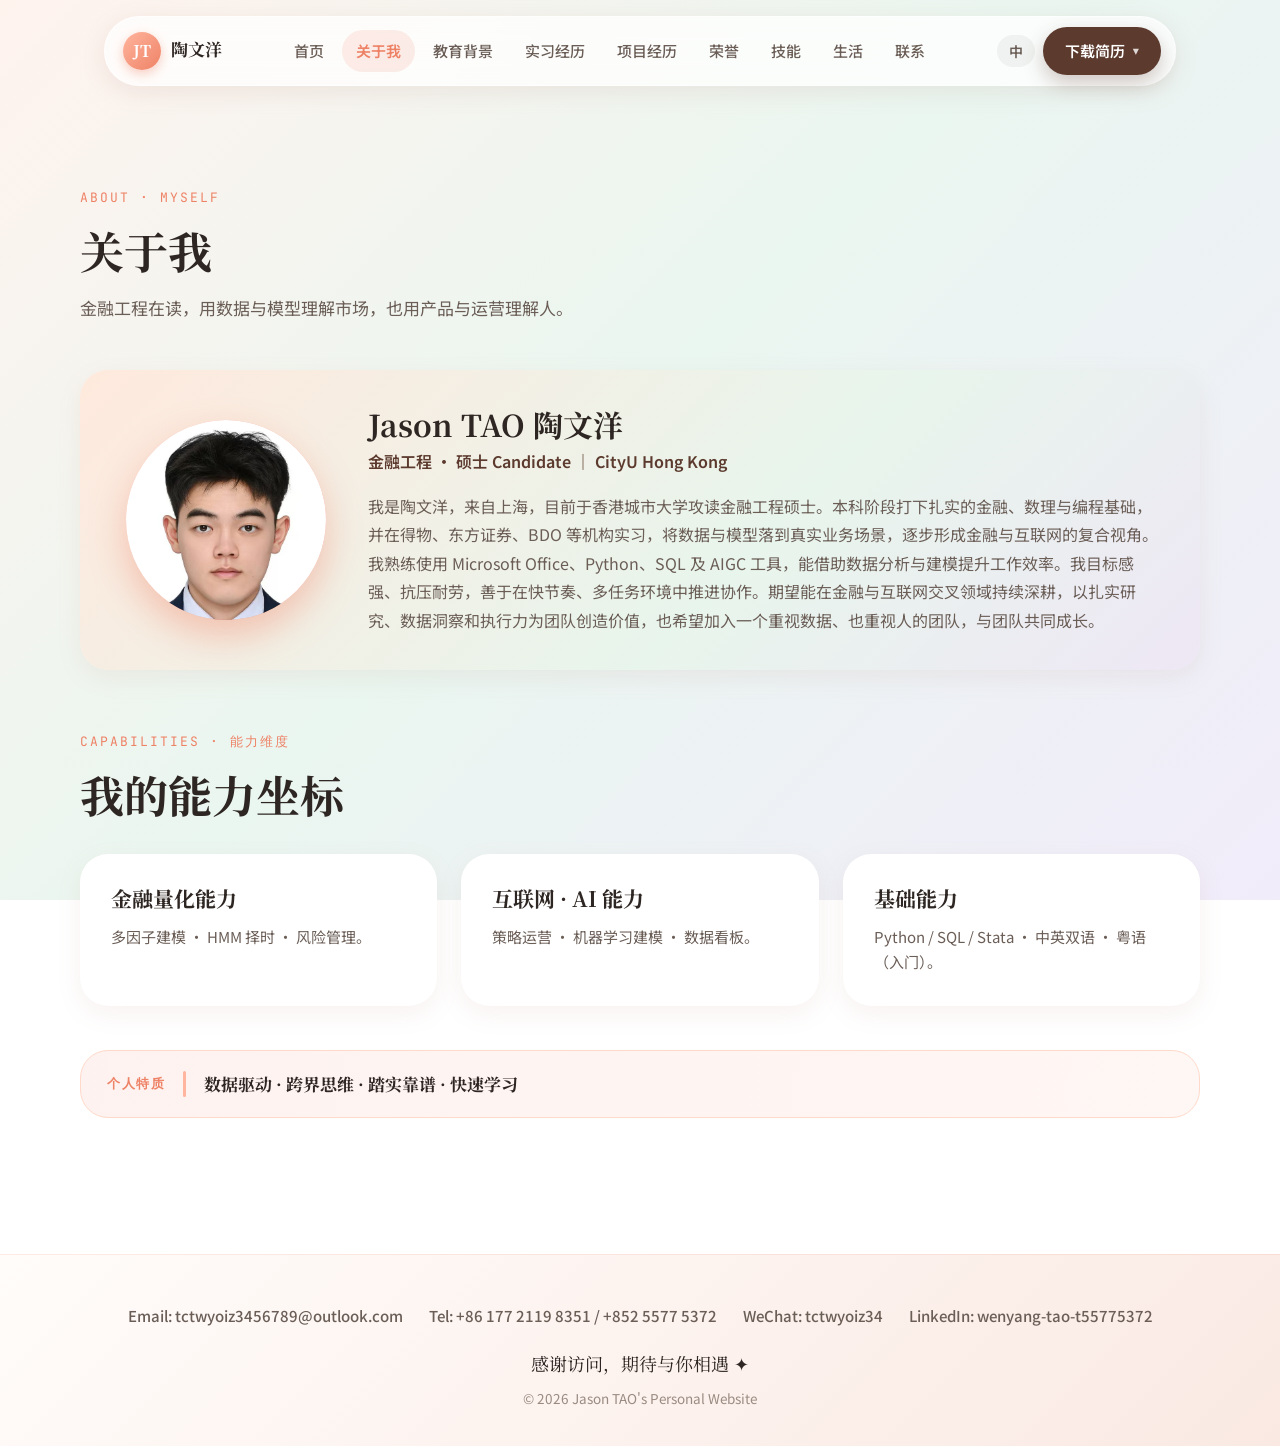
==== commit b1bfbe72: "Add files via upload" ====
--- a/about.html
+++ b/about.html
@@ -10,6 +10,16 @@
   <link rel="preconnect" href="https://fonts.gstatic.com" crossorigin />
   <link href="https://fonts.googleapis.com/css2?family=Noto+Serif+SC:wght@500;700;900&family=Noto+Sans+SC:wght@400;500;700&family=JetBrains+Mono:wght@500;700&display=swap" rel="stylesheet" />
   <link rel="stylesheet" href="css/style.css" />
+  <!-- 百度统计：在 https://tongji.baidu.com 后台「网站管理」获取站点 ID 后，替换下方 YOUR_BAIDU_TONGJI_ID -->
+  <script>
+    var _hmt = _hmt || [];
+    (function() {
+      var hm = document.createElement("script");
+      hm.src = "https://hm.baidu.com/hm.js?YOUR_BAIDU_TONGJI_ID";
+      var s = document.getElementsByTagName("script")[0];
+      s.parentNode.insertBefore(hm, s);
+    })();
+  </script>
 </head>
 <body>
 
--- a/css/style.css
+++ b/css/style.css
@@ -1094,3 +1094,64 @@
   width: auto; height: 240px; max-width: 420px; object-fit: contain;
   background: #fff; border: 1px solid var(--peach); border-radius: var(--r);
 }
+
+/* ===== 简历下载选择器弹窗（点击「下载简历」弹出 中/英 选择） ===== */
+.resume-modal {
+  position: fixed; inset: 0; z-index: 9999;
+  display: none; align-items: center; justify-content: center;
+  padding: 20px;
+}
+.resume-modal.open { display: flex; }
+.resume-modal__overlay {
+  position: absolute; inset: 0;
+  background: rgba(60, 38, 28, 0.38);
+  backdrop-filter: blur(6px);
+  -webkit-backdrop-filter: blur(6px);
+}
+.resume-modal__card {
+  position: relative; z-index: 1;
+  width: min(400px, 92vw);
+  background: #fffaf7;
+  border-radius: 24px;
+  padding: 30px 26px 26px;
+  box-shadow: 0 24px 60px rgba(92, 58, 46, 0.28);
+  text-align: center;
+  animation: resumePop .26s cubic-bezier(.2, .8, .25, 1);
+}
+@keyframes resumePop {
+  from { opacity: 0; transform: translateY(14px) scale(.97); }
+  to { opacity: 1; transform: none; }
+}
+.resume-modal__close {
+  position: absolute; top: 12px; right: 16px;
+  width: 32px; height: 32px; border: none; cursor: pointer;
+  background: transparent; color: #b08968; font-size: 24px; line-height: 1;
+  border-radius: 50%; transition: background .18s ease;
+}
+.resume-modal__close:hover { background: rgba(176, 137, 104, .14); }
+.resume-modal__title { margin: 0 0 6px; font-size: 20px; font-weight: 700; color: #5c3a2e; }
+.resume-modal__sub { margin: 0 0 22px; font-size: 13px; color: #a08a7d; }
+.resume-modal__opts { display: flex; flex-direction: column; gap: 12px; }
+.resume-opt {
+  display: flex; align-items: center; gap: 14px;
+  padding: 15px 18px; border-radius: 16px; text-decoration: none;
+  background: linear-gradient(135deg, #fff5f0, #ffe9df);
+  border: 1.5px solid #ffd8c7;
+  transition: transform .18s ease, box-shadow .18s ease, border-color .18s ease;
+  text-align: left;
+}
+.resume-opt:hover {
+  transform: translateY(-2px);
+  box-shadow: 0 12px 26px rgba(238, 130, 102, .26);
+  border-color: #ee8266;
+}
+.resume-opt__icon { font-size: 26px; line-height: 1; }
+.resume-opt__txt { display: flex; flex-direction: column; }
+.resume-opt__txt b { font-size: 16px; font-weight: 700; color: #5c3a2e; }
+.resume-opt__txt i { font-size: 12px; font-style: normal; color: #b08968; }
+/* 触发按钮下拉箭头提示（由 JS 给下载按钮加 .resume-trigger 类） */
+.resume-trigger::after { content: " ▾"; font-size: .82em; opacity: .8; }
+@media (prefers-reduced-motion: reduce) {
+  .resume-modal__card { animation: none; }
+  .resume-opt { transition: none; }
+}
